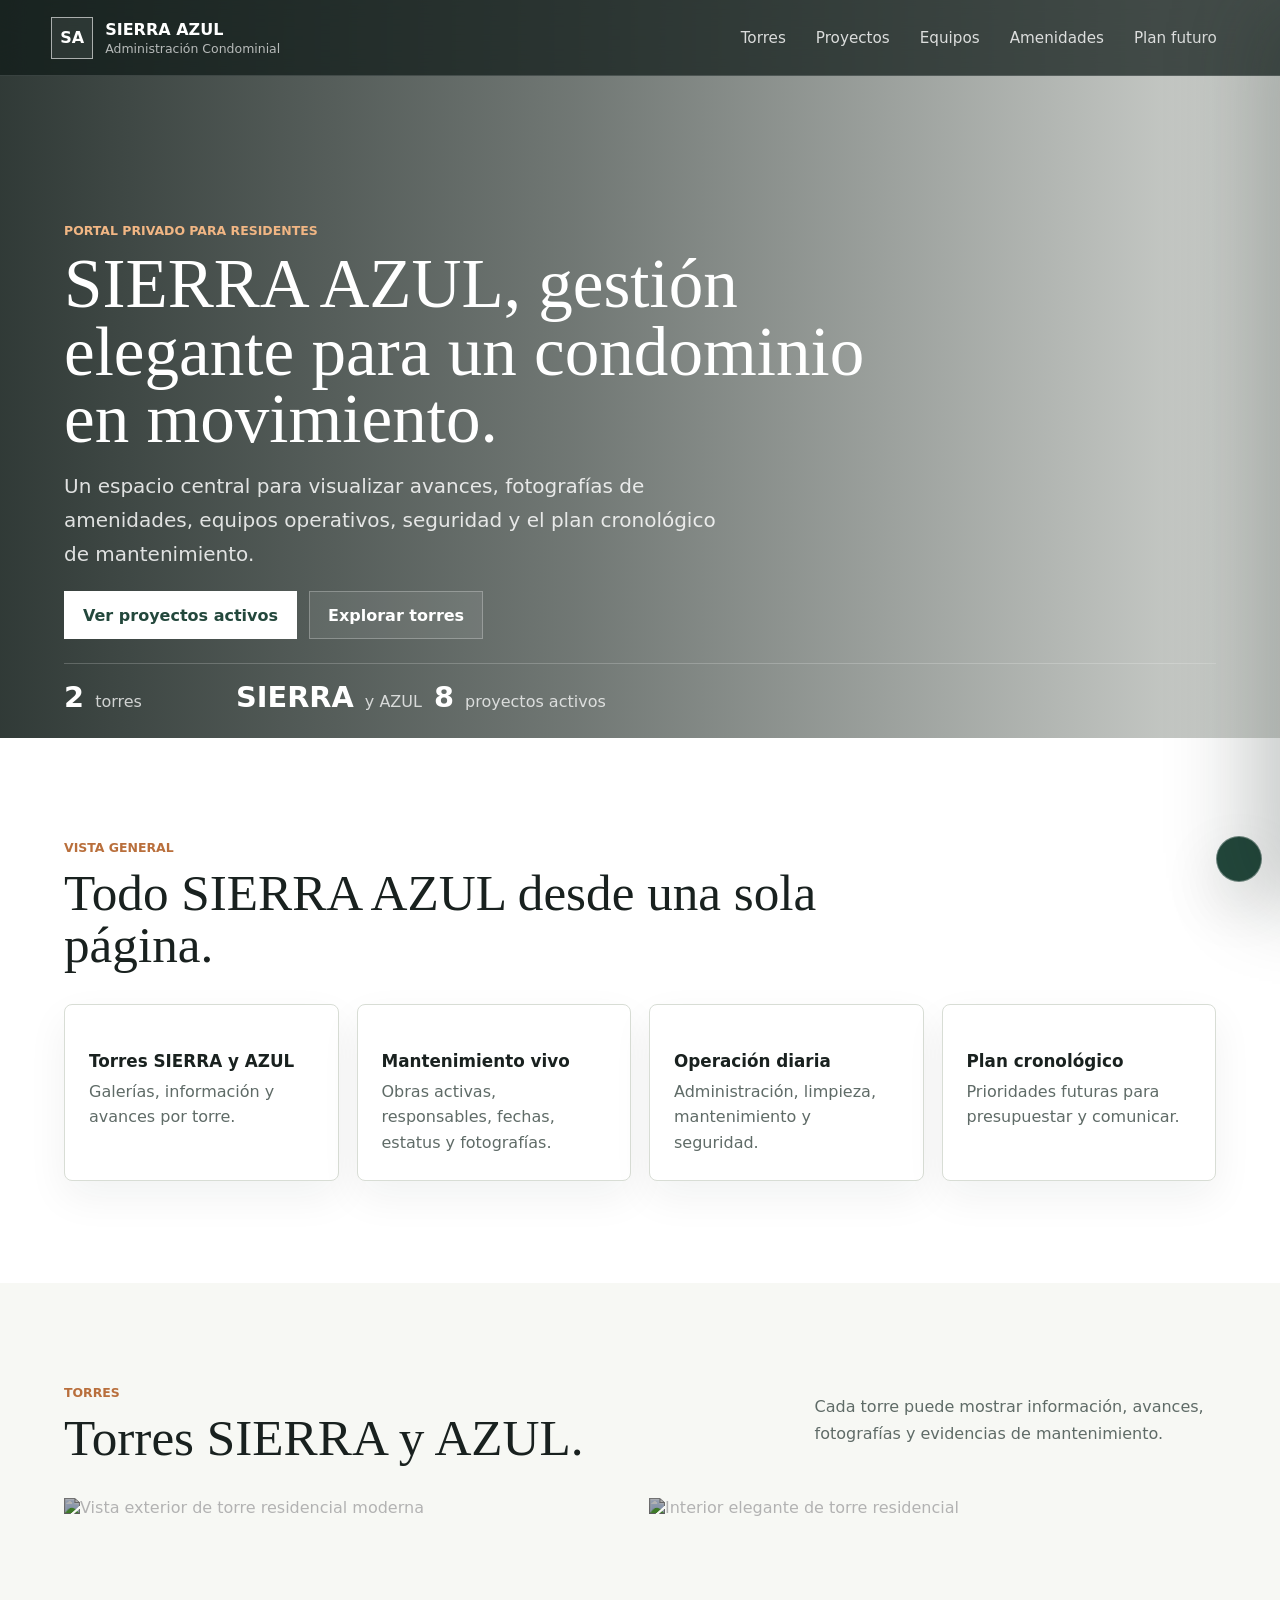
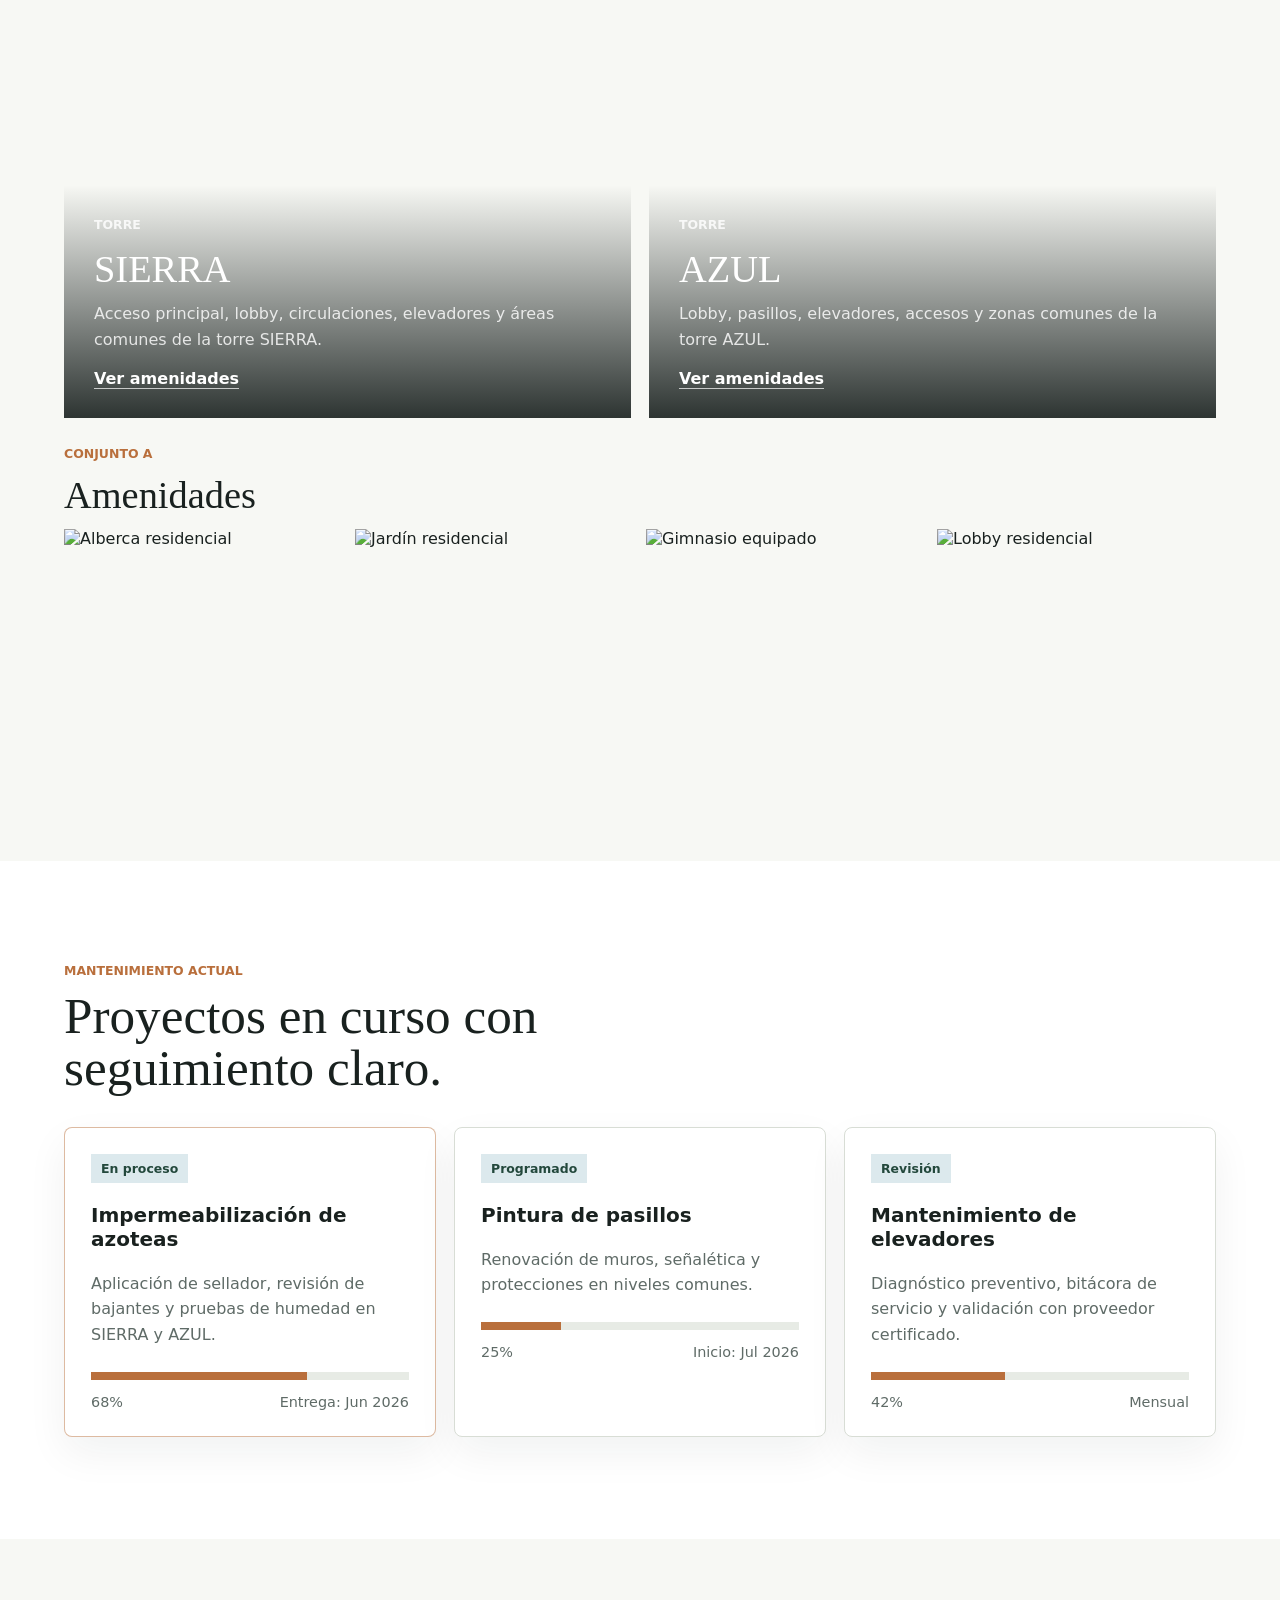
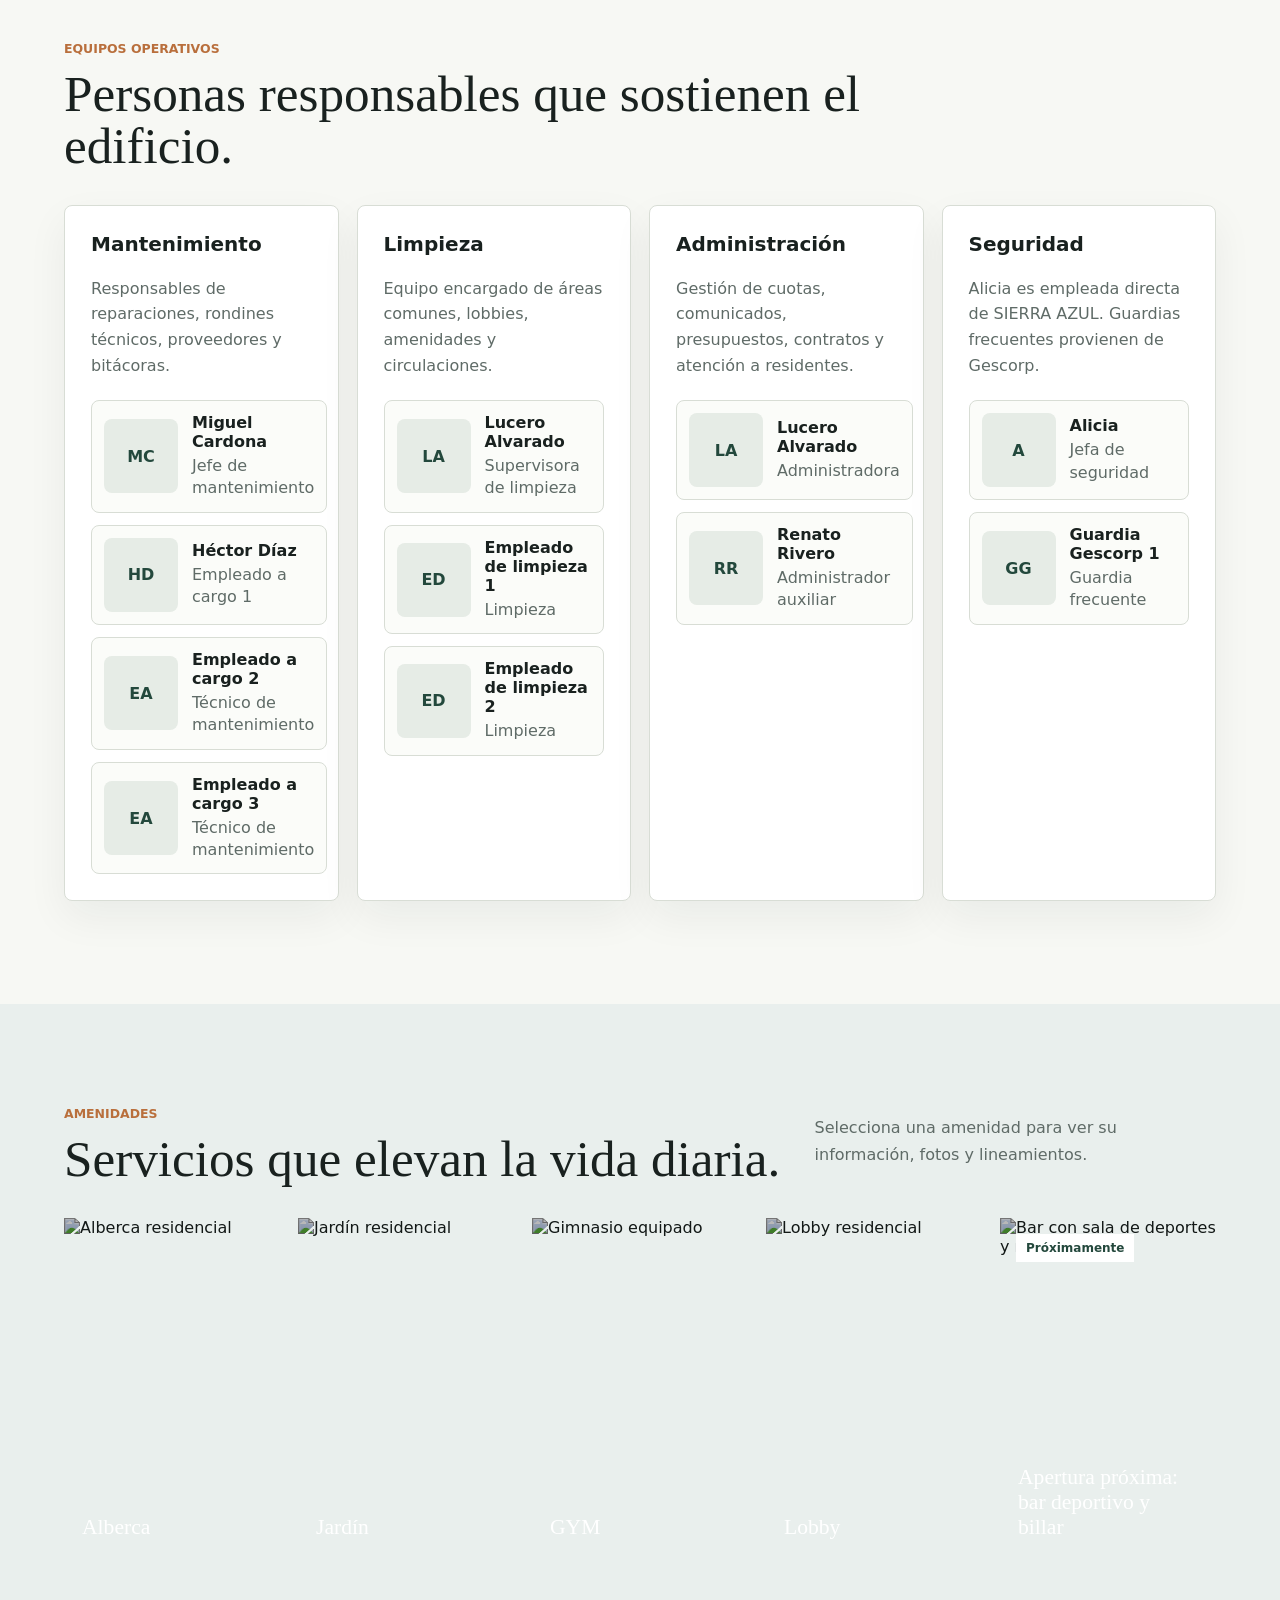
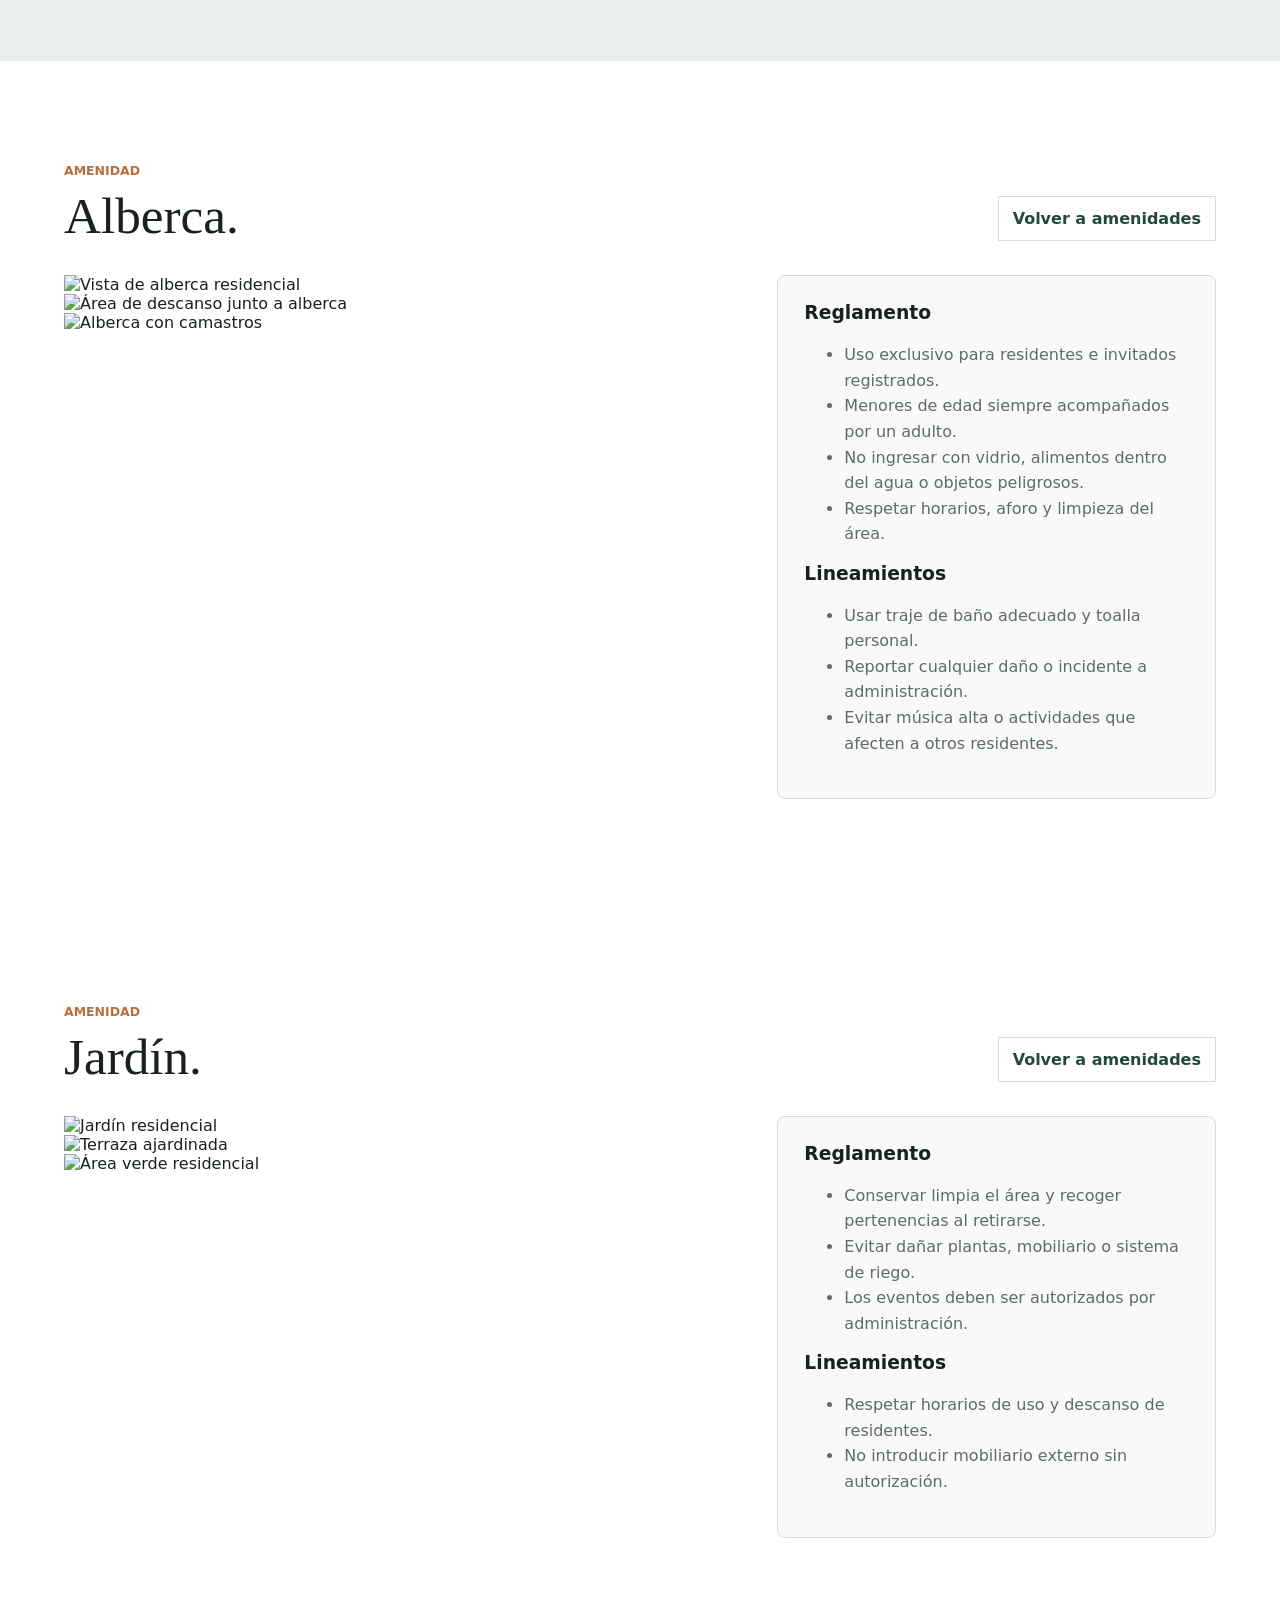
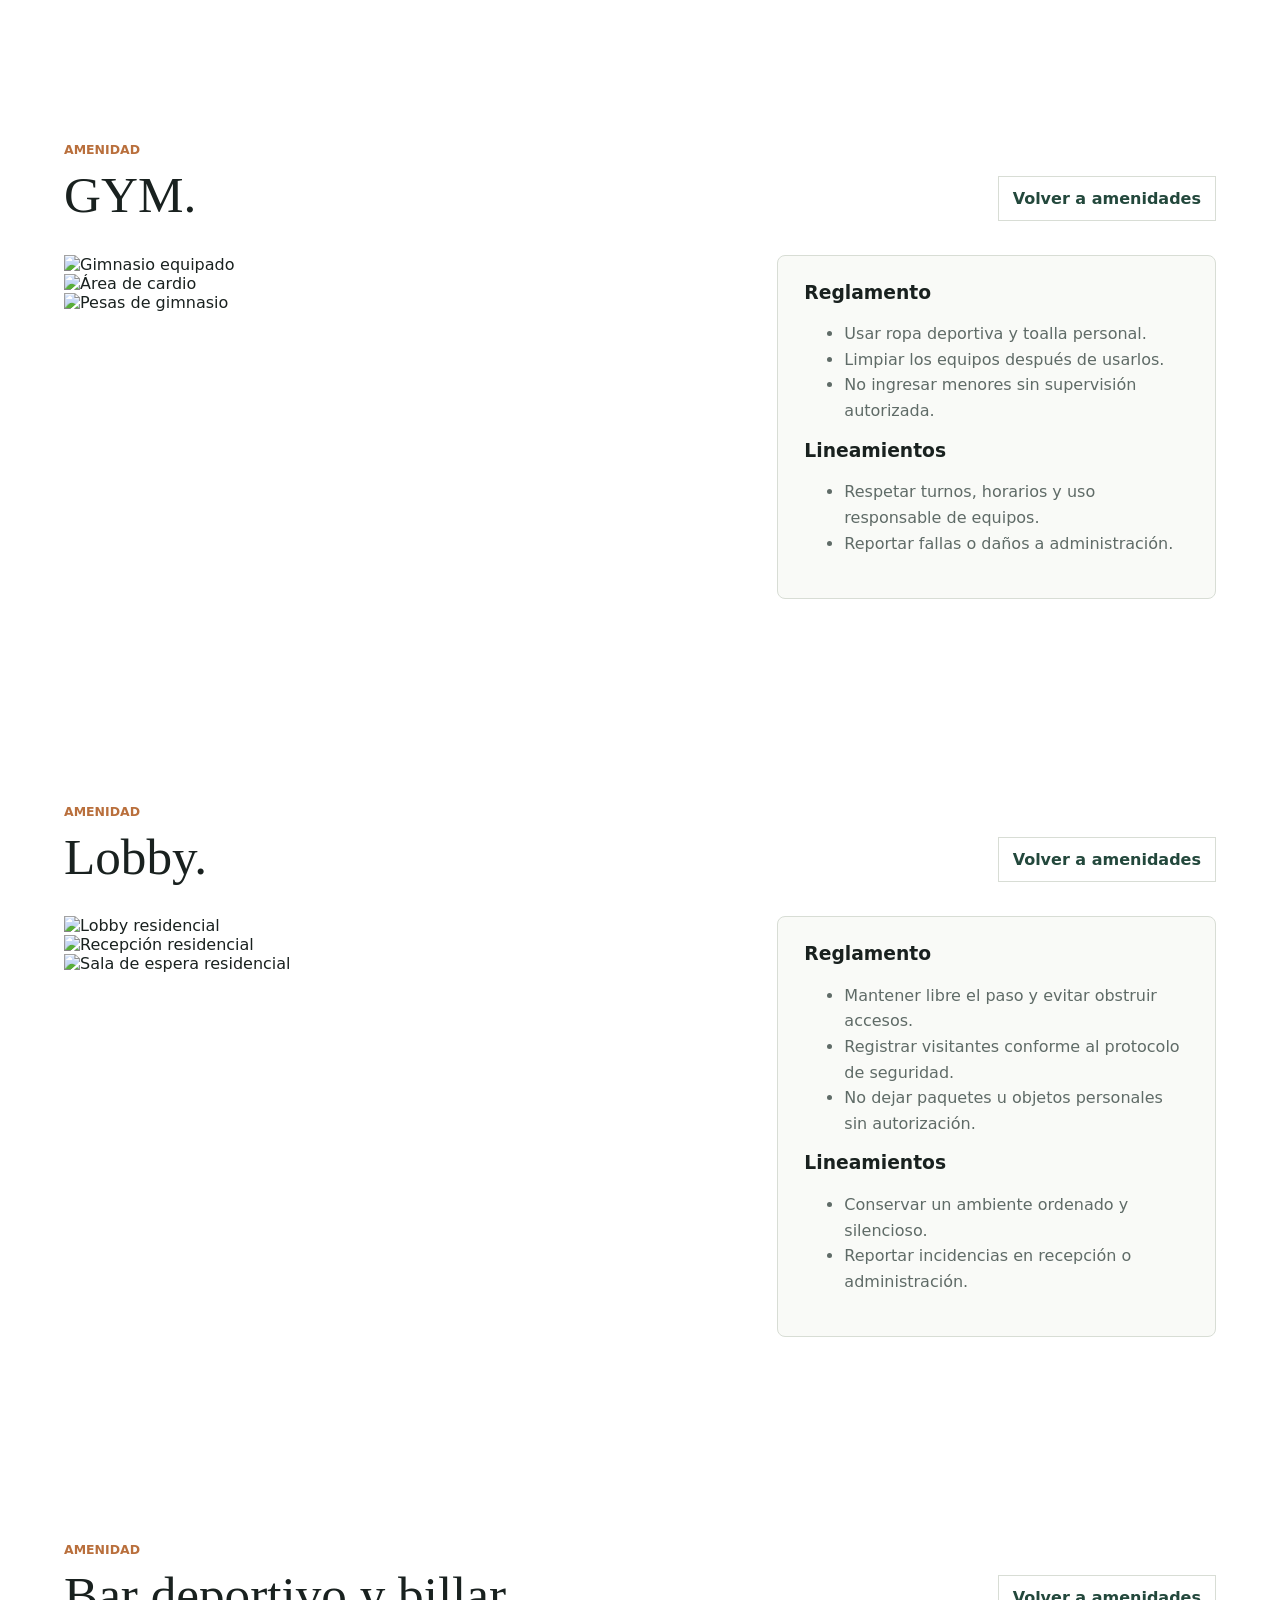
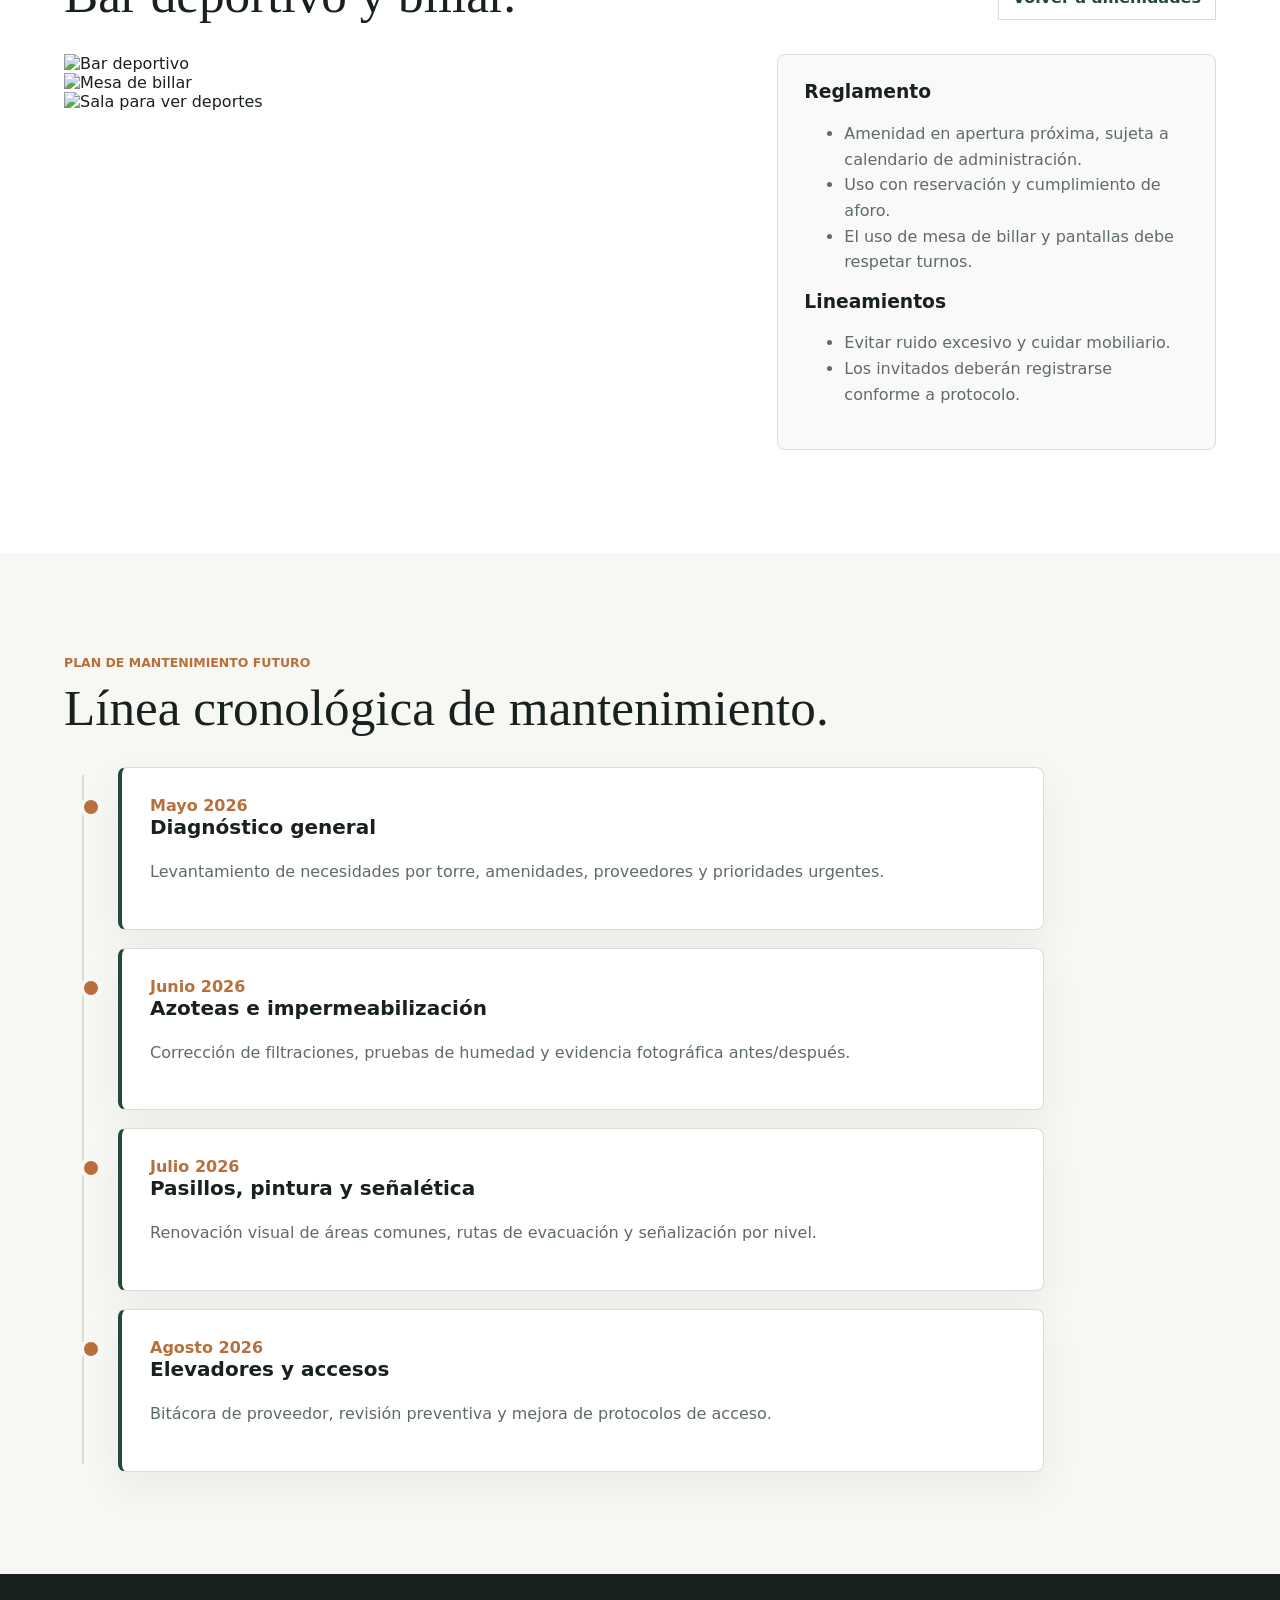
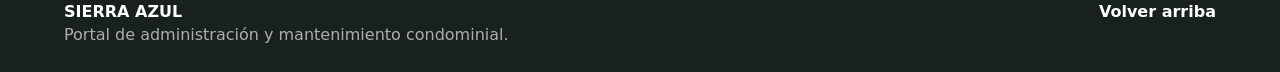
==== index.html @ a51bd605 "Add files via upload" ====
<!DOCTYPE html>
<html lang="es">
<head>
  <meta charset="UTF-8" />
  <meta name="viewport" content="width=device-width, initial-scale=1.0" />
  <title>SIERRA AZUL | Portal Residencial</title>
  <link rel="preconnect" href="https://images.unsplash.com" />
  <link rel="preconnect" href="https://unpkg.com" />
  <link rel="stylesheet" href="styles.css" />
</head>
<body>
  <button class="admin-launch" type="button" aria-label="Abrir administrador">
    <i data-lucide="lock-keyhole"></i>
  </button>

  <aside class="admin-panel" aria-hidden="true">
    <div class="admin-panel-head">
      <div>
        <p class="eyebrow">Administrador</p>
        <h2>Editar SIERRA AZUL</h2>
      </div>
      <button class="admin-close" type="button" aria-label="Cerrar administrador">
        <i data-lucide="x"></i>
      </button>
    </div>

    <form class="admin-login">
      <label>
        Contraseña
        <input type="password" name="password" autocomplete="current-password" placeholder="Palabra clave" />
      </label>
      <button type="submit">Entrar</button>
      <p class="admin-message" role="status"></p>
    </form>

    <div class="admin-tools" hidden>
      <p class="admin-note">Modo edición activo. Los residentes no ven botones para subir fotos ni mover avances.</p>
      <div class="admin-tool">
        <strong>Imagen de portada</strong>
        <label>Reemplazar portada <input type="file" accept="image/*" data-admin-bg=".site-header" /></label>
      </div>
      <div class="admin-tool-list"></div>
      <button class="admin-logout" type="button">Salir del administrador</button>
    </div>
  </aside>

  <header class="site-header" id="inicio">
    <nav class="topbar" aria-label="Navegación principal">
      <a class="brand" href="#inicio">
        <span class="brand-mark">SA</span>
        <span>
          <strong>SIERRA AZUL</strong>
          <small>Administración Condominial</small>
        </span>
      </a>
      <button class="menu-toggle" type="button" aria-label="Abrir menú" aria-expanded="false">
        <i data-lucide="menu"></i>
      </button>
      <div class="nav-links">
        <a href="#torres">Torres</a>
        <a href="#proyectos">Proyectos</a>
        <a href="#equipos">Equipos</a>
        <a href="#amenidades">Amenidades</a>
        <a href="#plan">Plan futuro</a>
      </div>
    </nav>

    <section class="hero">
      <div class="hero-content">
        <p class="eyebrow">Portal privado para residentes</p>
        <h1>SIERRA AZUL, gestión elegante para un condominio en movimiento.</h1>
        <p class="hero-copy">
          Un espacio central para visualizar avances, fotografías de amenidades,
          equipos operativos, seguridad y el plan cronológico de mantenimiento.
        </p>
        <div class="hero-actions">
          <a class="primary-action" href="#proyectos">Ver proyectos activos</a>
          <a class="secondary-action" href="#torres">Explorar torres</a>
        </div>
      </div>
      <div class="hero-status" aria-label="Resumen del condominio">
        <span><strong>2</strong> torres</span>
        <span><strong>SIERRA</strong> y AZUL</span>
        <span><strong>8</strong> proyectos activos</span>
      </div>
    </section>
  </header>

  <main>
    <section class="section intro-band">
      <div class="section-heading">
        <p class="eyebrow">Vista general</p>
        <h2>Todo SIERRA AZUL desde una sola página.</h2>
      </div>
      <div class="metric-grid">
        <article>
          <i data-lucide="building-2"></i>
          <strong>Torres SIERRA y AZUL</strong>
          <span>Galerías, información y avances por torre.</span>
        </article>
        <article>
          <i data-lucide="clipboard-check"></i>
          <strong>Mantenimiento vivo</strong>
          <span>Obras activas, responsables, fechas, estatus y fotografías.</span>
        </article>
        <article>
          <i data-lucide="shield-check"></i>
          <strong>Operación diaria</strong>
          <span>Administración, limpieza, mantenimiento y seguridad.</span>
        </article>
        <article>
          <i data-lucide="calendar-clock"></i>
          <strong>Plan cronológico</strong>
          <span>Prioridades futuras para presupuestar y comunicar.</span>
        </article>
      </div>
    </section>

    <section class="section" id="torres">
      <div class="section-heading split">
        <div>
          <p class="eyebrow">Torres</p>
          <h2>Torres SIERRA y AZUL.</h2>
        </div>
        <p>Cada torre puede mostrar información, avances, fotografías y evidencias de mantenimiento.</p>
      </div>

      <div class="tower-grid">
        <article class="tower-feature">
          <img data-edit-image="Torre SIERRA" src="https://images.unsplash.com/photo-1486406146926-c627a92ad1ab?auto=format&fit=crop&w=1200&q=80" alt="Vista exterior de torre residencial moderna" />
          <div>
            <p class="eyebrow">Torre</p>
            <h3>SIERRA</h3>
            <p>Acceso principal, lobby, circulaciones, elevadores y áreas comunes de la torre SIERRA.</p>
            <a href="#galeria-a">Ver amenidades</a>
          </div>
        </article>
        <article class="tower-feature">
          <img data-edit-image="Torre AZUL" src="https://images.unsplash.com/photo-1494526585095-c41746248156?auto=format&fit=crop&w=1200&q=80" alt="Interior elegante de torre residencial" />
          <div>
            <p class="eyebrow">Torre</p>
            <h3>AZUL</h3>
            <p>Lobby, pasillos, elevadores, accesos y zonas comunes de la torre AZUL.</p>
            <a href="#galeria-a">Ver amenidades</a>
          </div>
        </article>
      </div>

      <div class="gallery-heading" id="galeria-a">
        <p class="eyebrow">Conjunto A</p>
        <h3>Amenidades</h3>
      </div>
      <div class="gallery-strip" aria-label="Galería de amenidades del Conjunto A">
        <img data-edit-image="Galería Conjunto A - Alberca" src="https://images.unsplash.com/photo-1575429198097-0414ec08e8cd?auto=format&fit=crop&w=900&q=80" alt="Alberca residencial" />
        <img data-edit-image="Galería Conjunto A - Jardín" src="https://images.unsplash.com/photo-1591825729269-caeb344f6df2?auto=format&fit=crop&w=900&q=80" alt="Jardín residencial" />
        <img data-edit-image="Galería Conjunto A - GYM" src="https://images.unsplash.com/photo-1534438327276-14e5300c3a48?auto=format&fit=crop&w=900&q=80" alt="Gimnasio equipado" />
        <img data-edit-image="Galería Conjunto A - Lobby" src="https://images.unsplash.com/photo-1600607687939-ce8a6c25118c?auto=format&fit=crop&w=900&q=80" alt="Lobby residencial" />
      </div>
    </section>

    <section class="section project-section" id="proyectos">
      <div class="section-heading split">
        <div>
          <p class="eyebrow">Mantenimiento actual</p>
          <h2>Proyectos en curso con seguimiento claro.</h2>
        </div>
        <button class="icon-button" type="button" title="Agregar proyecto" data-admin-only>
          <i data-lucide="plus"></i>
        </button>
      </div>

      <div class="project-board">
        <article class="project-card active" data-project-id="azoteas">
          <span class="status project-status">En proceso</span>
          <h3>Impermeabilización de azoteas</h3>
          <p>Aplicación de sellador, revisión de bajantes y pruebas de humedad en SIERRA y AZUL.</p>
          <div class="progress"><span style="width: 68%"></span></div>
          <footer><span class="progress-value">68%</span><span>Entrega: Jun 2026</span></footer>
          <div class="admin-progress" data-admin-only></div>
          <div class="upload-pair">
            <label>Antes <input type="file" accept="image/*" multiple data-max-files="20" data-project-gallery="before" /></label>
            <label>Después <input type="file" accept="image/*" multiple data-max-files="20" data-project-gallery="after" /></label>
          </div>
          <div class="project-photo-preview" data-gallery-preview="before"></div>
          <div class="project-photo-preview" data-gallery-preview="after"></div>
        </article>
        <article class="project-card" data-project-id="pasillos">
          <span class="status project-status">Programado</span>
          <h3>Pintura de pasillos</h3>
          <p>Renovación de muros, señalética y protecciones en niveles comunes.</p>
          <div class="progress"><span style="width: 25%"></span></div>
          <footer><span class="progress-value">25%</span><span>Inicio: Jul 2026</span></footer>
          <div class="admin-progress" data-admin-only></div>
          <div class="upload-pair">
            <label>Antes <input type="file" accept="image/*" multiple data-max-files="20" data-project-gallery="before" /></label>
            <label>Después <input type="file" accept="image/*" multiple data-max-files="20" data-project-gallery="after" /></label>
          </div>
          <div class="project-photo-preview" data-gallery-preview="before"></div>
          <div class="project-photo-preview" data-gallery-preview="after"></div>
        </article>
        <article class="project-card" data-project-id="elevadores">
          <span class="status project-status">Revisión</span>
          <h3>Mantenimiento de elevadores</h3>
          <p>Diagnóstico preventivo, bitácora de servicio y validación con proveedor certificado.</p>
          <div class="progress"><span style="width: 42%"></span></div>
          <footer><span class="progress-value">42%</span><span>Mensual</span></footer>
          <div class="admin-progress" data-admin-only></div>
          <div class="upload-pair">
            <label>Antes <input type="file" accept="image/*" multiple data-max-files="20" data-project-gallery="before" /></label>
            <label>Después <input type="file" accept="image/*" multiple data-max-files="20" data-project-gallery="after" /></label>
          </div>
          <div class="project-photo-preview" data-gallery-preview="before"></div>
          <div class="project-photo-preview" data-gallery-preview="after"></div>
        </article>
      </div>
    </section>

    <section class="section" id="equipos">
      <div class="section-heading">
        <p class="eyebrow">Equipos operativos</p>
        <h2>Personas responsables que sostienen el edificio.</h2>
      </div>
      <div class="team-grid">
        <article data-team-id="mantenimiento">
          <i data-lucide="wrench"></i>
          <h3>Mantenimiento</h3>
          <p>Responsables de reparaciones, rondines técnicos, proveedores y bitácoras.</p>
          <div class="people-list" data-people-list="mantenimiento">
            <div class="person-card" data-person-id="mantenimiento-lead" data-default-name="Miguel Cardona" data-default-role="Jefe de mantenimiento">
              <div class="person-photo"></div>
              <div><strong class="person-name">Miguel Cardona</strong><span>Jefe de mantenimiento</span></div>
            </div>
            <div class="person-card" data-person-id="mantenimiento-1" data-default-name="Héctor Díaz" data-default-role="Empleado a cargo 1">
              <div class="person-photo"></div>
              <div><strong class="person-name">Héctor Díaz</strong><span>Empleado a cargo 1</span></div>
            </div>
            <div class="person-card" data-person-id="mantenimiento-2" data-default-name="Empleado a cargo 2" data-default-role="Técnico de mantenimiento">
              <div class="person-photo"></div>
              <div><strong class="person-name">Empleado a cargo 2</strong><span>Técnico de mantenimiento</span></div>
            </div>
            <div class="person-card" data-person-id="mantenimiento-3" data-default-name="Empleado a cargo 3" data-default-role="Técnico de mantenimiento">
              <div class="person-photo"></div>
              <div><strong class="person-name">Empleado a cargo 3</strong><span>Técnico de mantenimiento</span></div>
            </div>
          </div>
        </article>
        <article data-team-id="limpieza">
          <i data-lucide="sparkles"></i>
          <h3>Limpieza</h3>
          <p>Equipo encargado de áreas comunes, lobbies, amenidades y circulaciones.</p>
          <div class="people-list" data-people-list="limpieza">
            <div class="person-card" data-person-id="limpieza-lead" data-default-name="Lucero Alvarado" data-default-role="Supervisora de limpieza">
              <div class="person-photo"></div>
              <div><strong class="person-name">Lucero Alvarado</strong><span>Supervisora de limpieza</span></div>
            </div>
            <div class="person-card" data-person-id="limpieza-1" data-default-name="Empleado de limpieza 1" data-default-role="Limpieza">
              <div class="person-photo"></div>
              <div><strong class="person-name">Empleado de limpieza 1</strong><span>Limpieza</span></div>
            </div>
            <div class="person-card" data-person-id="limpieza-2" data-default-name="Empleado de limpieza 2" data-default-role="Limpieza">
              <div class="person-photo"></div>
              <div><strong class="person-name">Empleado de limpieza 2</strong><span>Limpieza</span></div>
            </div>
          </div>
        </article>
        <article data-team-id="administracion">
          <i data-lucide="briefcase-business"></i>
          <h3>Administración</h3>
          <p>Gestión de cuotas, comunicados, presupuestos, contratos y atención a residentes.</p>
          <div class="people-list" data-people-list="administracion">
            <div class="person-card" data-person-id="admin-lucero" data-default-name="Lucero Alvarado" data-default-role="Administradora">
              <div class="person-photo"></div>
              <div><strong class="person-name">Lucero Alvarado</strong><span>Administradora</span></div>
            </div>
            <div class="person-card" data-person-id="admin-renato" data-default-name="Renato Rivero" data-default-role="Administrador auxiliar">
              <div class="person-photo"></div>
              <div><strong class="person-name">Renato Rivero</strong><span>Administrador auxiliar</span></div>
            </div>
          </div>
        </article>
        <article data-team-id="seguridad">
          <i data-lucide="shield"></i>
          <h3>Seguridad</h3>
          <p>Alicia es empleada directa de SIERRA AZUL. Guardias frecuentes provienen de Gescorp.</p>
          <div class="people-list" data-people-list="seguridad">
            <div class="person-card" data-person-id="seguridad-alicia" data-default-name="Alicia" data-default-role="Jefa de seguridad">
              <div class="person-photo"></div>
              <div><strong class="person-name">Alicia</strong><span>Jefa de seguridad</span></div>
            </div>
            <div class="person-card" data-person-id="seguridad-1" data-default-name="Guardia Gescorp 1" data-default-role="Guardia frecuente">
              <div class="person-photo"></div>
              <div><strong class="person-name">Guardia Gescorp 1</strong><span>Guardia frecuente</span></div>
            </div>
          </div>
        </article>
      </div>
    </section>

    <section class="section amenity-section" id="amenidades">
      <div class="section-heading split">
        <div>
          <p class="eyebrow">Amenidades</p>
          <h2>Servicios que elevan la vida diaria.</h2>
        </div>
        <p>Selecciona una amenidad para ver su información, fotos y lineamientos.</p>
      </div>
      <div class="amenity-grid">
        <a class="amenity-card" href="#alberca">
          <img data-edit-image="Amenidad - Alberca" src="https://images.unsplash.com/photo-1575429198097-0414ec08e8cd?auto=format&fit=crop&w=900&q=80" alt="Alberca residencial" />
          <span>Alberca</span>
        </a>
        <a class="amenity-card" href="#jardin">
          <img data-edit-image="Amenidad - Jardín" src="https://images.unsplash.com/photo-1591825729269-caeb344f6df2?auto=format&fit=crop&w=900&q=80" alt="Jardín residencial" />
          <span>Jardín</span>
        </a>
        <a class="amenity-card" href="#gym">
          <img data-edit-image="Amenidad - GYM" src="https://images.unsplash.com/photo-1534438327276-14e5300c3a48?auto=format&fit=crop&w=900&q=80" alt="Gimnasio equipado" />
          <span>GYM</span>
        </a>
        <a class="amenity-card" href="#lobby">
          <img data-edit-image="Amenidad - Lobby" src="https://images.unsplash.com/photo-1600607687939-ce8a6c25118c?auto=format&fit=crop&w=900&q=80" alt="Lobby residencial" />
          <span>Lobby</span>
        </a>
        <a class="amenity-card coming-soon" href="#bar">
          <img data-edit-image="Amenidad - Bar deportivo y billar" src="https://images.unsplash.com/photo-1514933651103-005eec06c04b?auto=format&fit=crop&w=900&q=80" alt="Bar con sala de deportes y mesa de billar" />
          <span>Apertura próxima: bar deportivo y billar</span>
        </a>
      </div>
    </section>

    <section class="section amenity-detail" id="alberca" data-amenity-id="alberca" data-amenity-name="Alberca">
      <div class="section-heading split">
        <div>
          <p class="eyebrow">Amenidad</p>
          <h2>Alberca.</h2>
        </div>
        <a class="secondary-link" href="#amenidades">Volver a amenidades</a>
      </div>
      <div class="amenity-detail-grid">
        <div>
          <div class="amenity-gallery" data-amenity-gallery>
            <img data-edit-image="Alberca - Foto 1" src="https://images.unsplash.com/photo-1575429198097-0414ec08e8cd?auto=format&fit=crop&w=900&q=80" alt="Vista de alberca residencial" />
            <img data-edit-image="Alberca - Foto 2" src="https://images.unsplash.com/photo-1604014237800-1c9102c219da?auto=format&fit=crop&w=900&q=80" alt="Área de descanso junto a alberca" />
            <img data-edit-image="Alberca - Foto 3" src="https://images.unsplash.com/photo-1572331165267-854da2b10ccc?auto=format&fit=crop&w=900&q=80" alt="Alberca con camastros" />
          </div>
          <label class="profile-upload amenity-upload">Fotos de alberca <input type="file" accept="image/*" multiple data-max-files="12" data-amenity-upload /></label>
        </div>
        <div class="rules-panel">
          <h3>Reglamento</h3>
          <ul>
            <li>Uso exclusivo para residentes e invitados registrados.</li>
            <li>Menores de edad siempre acompañados por un adulto.</li>
            <li>No ingresar con vidrio, alimentos dentro del agua o objetos peligrosos.</li>
            <li>Respetar horarios, aforo y limpieza del área.</li>
          </ul>
          <h3>Lineamientos</h3>
          <ul>
            <li>Usar traje de baño adecuado y toalla personal.</li>
            <li>Reportar cualquier daño o incidente a administración.</li>
            <li>Evitar música alta o actividades que afecten a otros residentes.</li>
          </ul>
          <label class="profile-upload rules-editor">
            Editar reglamento y lineamientos
            <textarea data-amenity-rules-editor rows="8"></textarea>
          </label>
        </div>
      </div>
    </section>

    <section class="section amenity-detail" id="jardin" data-amenity-id="jardin" data-amenity-name="Jardín">
      <div class="section-heading split">
        <div><p class="eyebrow">Amenidad</p><h2>Jardín.</h2></div>
        <a class="secondary-link" href="#amenidades">Volver a amenidades</a>
      </div>
      <div class="amenity-detail-grid">
        <div>
          <div class="amenity-gallery" data-amenity-gallery>
            <img data-edit-image="Jardín - Foto 1" src="https://images.unsplash.com/photo-1591825729269-caeb344f6df2?auto=format&fit=crop&w=900&q=80" alt="Jardín residencial" />
            <img data-edit-image="Jardín - Foto 2" src="https://images.unsplash.com/photo-1600585154340-be6161a56a0c?auto=format&fit=crop&w=900&q=80" alt="Terraza ajardinada" />
            <img data-edit-image="Jardín - Foto 3" src="https://images.unsplash.com/photo-1600566753190-17f0baa2a6c3?auto=format&fit=crop&w=900&q=80" alt="Área verde residencial" />
          </div>
          <label class="profile-upload amenity-upload">Fotos de jardín <input type="file" accept="image/*" multiple data-max-files="12" data-amenity-upload /></label>
        </div>
        <div class="rules-panel">
          <h3>Reglamento</h3>
          <ul>
            <li>Conservar limpia el área y recoger pertenencias al retirarse.</li>
            <li>Evitar dañar plantas, mobiliario o sistema de riego.</li>
            <li>Los eventos deben ser autorizados por administración.</li>
          </ul>
          <h3>Lineamientos</h3>
          <ul>
            <li>Respetar horarios de uso y descanso de residentes.</li>
            <li>No introducir mobiliario externo sin autorización.</li>
          </ul>
          <label class="profile-upload rules-editor">Editar reglamento y lineamientos<textarea data-amenity-rules-editor rows="8"></textarea></label>
        </div>
      </div>
    </section>

    <section class="section amenity-detail" id="gym" data-amenity-id="gym" data-amenity-name="GYM">
      <div class="section-heading split">
        <div><p class="eyebrow">Amenidad</p><h2>GYM.</h2></div>
        <a class="secondary-link" href="#amenidades">Volver a amenidades</a>
      </div>
      <div class="amenity-detail-grid">
        <div>
          <div class="amenity-gallery" data-amenity-gallery>
            <img data-edit-image="GYM - Foto 1" src="https://images.unsplash.com/photo-1534438327276-14e5300c3a48?auto=format&fit=crop&w=900&q=80" alt="Gimnasio equipado" />
            <img data-edit-image="GYM - Foto 2" src="https://images.unsplash.com/photo-1571902943202-507ec2618e8f?auto=format&fit=crop&w=900&q=80" alt="Área de cardio" />
            <img data-edit-image="GYM - Foto 3" src="https://images.unsplash.com/photo-1517838277536-f5f99be501cd?auto=format&fit=crop&w=900&q=80" alt="Pesas de gimnasio" />
          </div>
          <label class="profile-upload amenity-upload">Fotos de GYM <input type="file" accept="image/*" multiple data-max-files="12" data-amenity-upload /></label>
        </div>
        <div class="rules-panel">
          <h3>Reglamento</h3>
          <ul>
            <li>Usar ropa deportiva y toalla personal.</li>
            <li>Limpiar los equipos después de usarlos.</li>
            <li>No ingresar menores sin supervisión autorizada.</li>
          </ul>
          <h3>Lineamientos</h3>
          <ul>
            <li>Respetar turnos, horarios y uso responsable de equipos.</li>
            <li>Reportar fallas o daños a administración.</li>
          </ul>
          <label class="profile-upload rules-editor">Editar reglamento y lineamientos<textarea data-amenity-rules-editor rows="8"></textarea></label>
        </div>
      </div>
    </section>

    <section class="section amenity-detail" id="lobby" data-amenity-id="lobby" data-amenity-name="Lobby">
      <div class="section-heading split">
        <div><p class="eyebrow">Amenidad</p><h2>Lobby.</h2></div>
        <a class="secondary-link" href="#amenidades">Volver a amenidades</a>
      </div>
      <div class="amenity-detail-grid">
        <div>
          <div class="amenity-gallery" data-amenity-gallery>
            <img data-edit-image="Lobby - Foto 1" src="https://images.unsplash.com/photo-1600607687939-ce8a6c25118c?auto=format&fit=crop&w=900&q=80" alt="Lobby residencial" />
            <img data-edit-image="Lobby - Foto 2" src="https://images.unsplash.com/photo-1600566752355-35792bedcfea?auto=format&fit=crop&w=900&q=80" alt="Recepción residencial" />
            <img data-edit-image="Lobby - Foto 3" src="https://images.unsplash.com/photo-1600607688969-a5bfcd646154?auto=format&fit=crop&w=900&q=80" alt="Sala de espera residencial" />
          </div>
          <label class="profile-upload amenity-upload">Fotos de lobby <input type="file" accept="image/*" multiple data-max-files="12" data-amenity-upload /></label>
        </div>
        <div class="rules-panel">
          <h3>Reglamento</h3>
          <ul>
            <li>Mantener libre el paso y evitar obstruir accesos.</li>
            <li>Registrar visitantes conforme al protocolo de seguridad.</li>
            <li>No dejar paquetes u objetos personales sin autorización.</li>
          </ul>
          <h3>Lineamientos</h3>
          <ul>
            <li>Conservar un ambiente ordenado y silencioso.</li>
            <li>Reportar incidencias en recepción o administración.</li>
          </ul>
          <label class="profile-upload rules-editor">Editar reglamento y lineamientos<textarea data-amenity-rules-editor rows="8"></textarea></label>
        </div>
      </div>
    </section>

    <section class="section amenity-detail" id="bar" data-amenity-id="bar" data-amenity-name="Bar deportivo y billar">
      <div class="section-heading split">
        <div><p class="eyebrow">Amenidad</p><h2>Bar deportivo y billar.</h2></div>
        <a class="secondary-link" href="#amenidades">Volver a amenidades</a>
      </div>
      <div class="amenity-detail-grid">
        <div>
          <div class="amenity-gallery" data-amenity-gallery>
            <img data-edit-image="Bar deportivo - Foto 1" src="https://images.unsplash.com/photo-1514933651103-005eec06c04b?auto=format&fit=crop&w=900&q=80" alt="Bar deportivo" />
            <img data-edit-image="Bar deportivo - Foto 2" src="https://images.unsplash.com/photo-1611195974226-a6a9be9dd763?auto=format&fit=crop&w=900&q=80" alt="Mesa de billar" />
            <img data-edit-image="Bar deportivo - Foto 3" src="https://images.unsplash.com/photo-1575444758702-4a6b9222336e?auto=format&fit=crop&w=900&q=80" alt="Sala para ver deportes" />
          </div>
          <label class="profile-upload amenity-upload">Fotos de bar deportivo <input type="file" accept="image/*" multiple data-max-files="12" data-amenity-upload /></label>
        </div>
        <div class="rules-panel">
          <h3>Reglamento</h3>
          <ul>
            <li>Amenidad en apertura próxima, sujeta a calendario de administración.</li>
            <li>Uso con reservación y cumplimiento de aforo.</li>
            <li>El uso de mesa de billar y pantallas debe respetar turnos.</li>
          </ul>
          <h3>Lineamientos</h3>
          <ul>
            <li>Evitar ruido excesivo y cuidar mobiliario.</li>
            <li>Los invitados deberán registrarse conforme a protocolo.</li>
          </ul>
          <label class="profile-upload rules-editor">Editar reglamento y lineamientos<textarea data-amenity-rules-editor rows="8"></textarea></label>
        </div>
      </div>
    </section>

    <section class="section" id="plan">
      <div class="section-heading">
        <p class="eyebrow">Plan de mantenimiento futuro</p>
        <h2>Línea cronológica de mantenimiento.</h2>
      </div>
      <div class="timeline">
        <article>
          <span>Mayo 2026</span>
          <h3>Diagnóstico general</h3>
          <p>Levantamiento de necesidades por torre, amenidades, proveedores y prioridades urgentes.</p>
        </article>
        <article>
          <span>Junio 2026</span>
          <h3>Azoteas e impermeabilización</h3>
          <p>Corrección de filtraciones, pruebas de humedad y evidencia fotográfica antes/después.</p>
        </article>
        <article>
          <span>Julio 2026</span>
          <h3>Pasillos, pintura y señalética</h3>
          <p>Renovación visual de áreas comunes, rutas de evacuación y señalización por nivel.</p>
        </article>
        <article>
          <span>Agosto 2026</span>
          <h3>Elevadores y accesos</h3>
          <p>Bitácora de proveedor, revisión preventiva y mejora de protocolos de acceso.</p>
        </article>
      </div>
    </section>
  </main>

  <footer class="footer">
    <div>
      <strong>SIERRA AZUL</strong>
      <span>Portal de administración y mantenimiento condominial.</span>
    </div>
    <a href="#inicio">Volver arriba</a>
  </footer>

  <script src="https://unpkg.com/lucide@latest/dist/umd/lucide.min.js"></script>
  <script src="https://cdn.jsdelivr.net/npm/@supabase/supabase-js@2"></script>
  <script src="config.js"></script>
  <script src="cloud-sync.js"></script>
  <script src="script.js"></script>
</body>
</html>
---- styles.css ----
:root {
  --ink: #19211f;
  --muted: #5f6b67;
  --paper: #f7f8f4;
  --surface: #ffffff;
  --line: #d8ddd5;
  --green: #23483c;
  --sage: #7d9385;
  --copper: #b96f3c;
  --sky: #dce9ed;
  --shadow: 0 22px 60px rgba(18, 28, 24, 0.14);
}

* {
  box-sizing: border-box;
}

[hidden] {
  display: none !important;
}

html {
  scroll-behavior: smooth;
}

body {
  margin: 0;
  color: var(--ink);
  background: var(--paper);
  font-family: Inter, ui-sans-serif, system-ui, -apple-system, BlinkMacSystemFont, "Segoe UI", sans-serif;
}

body.panel-open {
  overflow: hidden;
}

img {
  display: block;
  width: 100%;
  object-fit: cover;
}

a {
  color: inherit;
  text-decoration: none;
}

.site-header {
  min-height: 82vh;
  background:
    linear-gradient(90deg, rgba(16, 27, 24, 0.86), rgba(16, 27, 24, 0.58) 45%, rgba(16, 27, 24, 0.16)),
    var(--hero-image, url("https://images.unsplash.com/photo-1518005020951-eccb494ad742?auto=format&fit=crop&w=1800&q=85")) center/cover;
  color: #fff;
  position: relative;
}

.admin-launch {
  position: fixed;
  right: 18px;
  bottom: 18px;
  z-index: 60;
  display: grid;
  place-items: center;
  width: 46px;
  height: 46px;
  color: #fff;
  background: var(--green);
  border: 1px solid rgba(255, 255, 255, 0.35);
  border-radius: 999px;
  box-shadow: var(--shadow);
  cursor: pointer;
}

.admin-panel {
  position: fixed;
  inset: 0 0 0 auto;
  z-index: 80;
  width: min(440px, 100%);
  padding: 24px;
  overflow-y: auto;
  background: var(--surface);
  box-shadow: -30px 0 80px rgba(18, 28, 24, 0.24);
  transform: translateX(100%);
  transition: transform 240ms ease;
}

.admin-panel.open {
  transform: translateX(0);
}

.admin-panel-head {
  display: flex;
  justify-content: space-between;
  gap: 16px;
  align-items: flex-start;
  margin-bottom: 24px;
}

.admin-panel-head h2 {
  margin: 0;
  font-family: Georgia, "Times New Roman", serif;
  font-size: 2rem;
  font-weight: 500;
}

.admin-close {
  display: grid;
  place-items: center;
  width: 40px;
  height: 40px;
  border: 1px solid var(--line);
  background: #fff;
  color: var(--ink);
  cursor: pointer;
}

.admin-login,
.admin-tool,
.admin-tool-list,
.admin-tools {
  display: grid;
  gap: 14px;
}

.admin-login label,
.admin-tool label,
.person-admin label {
  display: grid;
  gap: 8px;
  color: var(--green);
  font-size: 0.9rem;
  font-weight: 800;
}

.admin-login input,
.admin-tool input,
.admin-slider input,
.person-admin input,
.rules-editor textarea {
  width: 100%;
}

.admin-login input {
  min-height: 44px;
  padding: 0 12px;
  border: 1px solid var(--line);
}

.admin-login button,
.admin-logout,
.admin-inline-button {
  min-height: 44px;
  border: 0;
  background: var(--green);
  color: #fff;
  font-weight: 800;
  cursor: pointer;
}

.admin-message,
.admin-note {
  margin: 0;
  color: var(--muted);
  line-height: 1.5;
}

.admin-tool {
  padding: 16px;
  border: 1px solid var(--line);
  border-radius: 8px;
  background: #f9faf7;
}

.admin-tool strong {
  color: var(--ink);
}

.admin-group {
  display: grid;
  gap: 12px;
  padding-top: 18px;
  border-top: 1px solid var(--line);
}

.admin-group h3 {
  margin: 0;
  color: var(--green);
  font-size: 1rem;
}

.admin-tool textarea,
.rules-editor textarea {
  min-height: 130px;
  resize: vertical;
  padding: 10px;
  border: 1px solid var(--line);
  font: inherit;
}

.admin-slider {
  display: grid;
  gap: 8px;
  margin-top: 18px;
  padding: 14px;
  border: 1px solid var(--line);
  border-radius: 8px;
  background: #f9faf7;
}

[data-admin-only],
.upload-pair,
.profile-upload {
  display: none;
}

body.admin-mode [data-admin-only],
body.admin-mode .upload-pair,
body.admin-mode .profile-upload {
  display: grid;
}

.project-card .admin-progress,
.project-card .upload-pair {
  display: none !important;
}

.topbar {
  position: sticky;
  top: 0;
  z-index: 20;
  min-height: 76px;
  display: flex;
  align-items: center;
  justify-content: space-between;
  gap: 24px;
  padding: 16px clamp(20px, 4vw, 64px);
  background: rgba(16, 27, 24, 0.72);
  backdrop-filter: blur(18px);
  border-bottom: 1px solid rgba(255, 255, 255, 0.14);
}

.brand {
  display: inline-flex;
  align-items: center;
  gap: 12px;
  min-width: 220px;
}

.brand-mark {
  display: grid;
  place-items: center;
  width: 42px;
  height: 42px;
  border: 1px solid rgba(255, 255, 255, 0.6);
  background: rgba(255, 255, 255, 0.08);
  font-weight: 800;
}

.brand strong,
.brand small {
  display: block;
}

.brand small {
  color: rgba(255, 255, 255, 0.68);
  margin-top: 2px;
  font-size: 0.78rem;
}

.nav-links {
  display: flex;
  align-items: center;
  gap: 6px;
}

.nav-links a {
  padding: 10px 12px;
  color: rgba(255, 255, 255, 0.82);
  font-size: 0.95rem;
}

.nav-links a:hover {
  color: #fff;
}

.menu-toggle {
  display: none;
  width: 42px;
  height: 42px;
  border: 1px solid rgba(255, 255, 255, 0.28);
  background: rgba(255, 255, 255, 0.08);
  color: #fff;
}

.hero {
  min-height: calc(82vh - 76px);
  display: grid;
  align-content: end;
  gap: 24px;
  padding: clamp(44px, 8vw, 96px) clamp(20px, 5vw, 72px) 24px;
}

.hero-content {
  max-width: 900px;
}

.eyebrow {
  margin: 0 0 12px;
  color: var(--copper);
  font-size: 0.78rem;
  font-weight: 800;
  letter-spacing: 0;
  text-transform: uppercase;
}

.hero .eyebrow {
  color: #f1b684;
}

h1,
h2,
h3,
p {
  margin-top: 0;
}

h1 {
  max-width: 880px;
  margin-bottom: 16px;
  font-family: Georgia, "Times New Roman", serif;
  font-size: clamp(2.6rem, 5.4vw, 5rem);
  line-height: 0.98;
  font-weight: 500;
  letter-spacing: 0;
}

.hero-copy {
  max-width: 680px;
  color: rgba(255, 255, 255, 0.84);
  font-size: clamp(1rem, 2vw, 1.25rem);
  line-height: 1.7;
}

.hero-actions,
.hero-status {
  display: flex;
  flex-wrap: wrap;
  gap: 12px;
}

.primary-action,
.secondary-action {
  min-height: 48px;
  display: inline-flex;
  align-items: center;
  justify-content: center;
  padding: 0 18px;
  border: 1px solid rgba(255, 255, 255, 0.26);
  font-weight: 800;
}

.primary-action {
  background: #fff;
  color: var(--green);
}

.secondary-action {
  color: #fff;
  background: rgba(255, 255, 255, 0.08);
}

.hero-status {
  align-items: center;
  padding-top: 16px;
  border-top: 1px solid rgba(255, 255, 255, 0.2);
}

.hero-status span {
  min-width: 160px;
  color: rgba(255, 255, 255, 0.76);
}

.hero-status strong {
  color: #fff;
  font-size: 1.8rem;
  margin-right: 6px;
}

.section {
  padding: clamp(56px, 8vw, 110px) clamp(20px, 5vw, 72px);
}

.intro-band,
.project-section {
  background: var(--surface);
}

.section-heading {
  max-width: 820px;
  margin-bottom: 34px;
}

.section-heading.split {
  max-width: none;
  display: grid;
  grid-template-columns: minmax(0, 0.9fr) minmax(260px, 0.5fr);
  align-items: end;
  gap: 28px;
}

.section-heading h2 {
  margin-bottom: 0;
  font-family: Georgia, "Times New Roman", serif;
  font-size: clamp(2rem, 4vw, 4rem);
  line-height: 1;
  font-weight: 500;
  letter-spacing: 0;
}

.section-heading p:not(.eyebrow) {
  color: var(--muted);
  line-height: 1.7;
}

.metric-grid,
.team-grid,
.amenity-grid,
.project-board,
.tower-grid {
  display: grid;
  gap: 18px;
}

.metric-grid {
  grid-template-columns: repeat(4, minmax(0, 1fr));
}

.metric-grid article,
.team-grid article,
.project-card,
.timeline article {
  background: var(--surface);
  border: 1px solid var(--line);
  border-radius: 8px;
  box-shadow: 0 16px 42px rgba(24, 33, 31, 0.06);
}

.metric-grid article {
  min-height: 170px;
  padding: 24px;
}

.metric-grid svg,
.team-grid svg {
  width: 28px;
  height: 28px;
  color: var(--copper);
}

.metric-grid strong {
  display: block;
  margin: 22px 0 8px;
  font-size: 1.05rem;
}

.metric-grid span,
.team-grid p,
.team-grid li,
.project-card p,
.timeline p {
  color: var(--muted);
  line-height: 1.6;
}

.tower-grid {
  grid-template-columns: repeat(2, minmax(0, 1fr));
}

.tower-feature {
  min-height: 520px;
  position: relative;
  overflow: hidden;
  color: #fff;
}

.tower-feature img {
  height: 100%;
  min-height: 520px;
  filter: brightness(0.7);
  transition: transform 700ms ease;
}

.tower-feature:hover img {
  transform: scale(1.04);
}

.tower-feature div {
  position: absolute;
  inset: auto 0 0;
  padding: 30px;
  background: linear-gradient(0deg, rgba(12, 20, 18, 0.86), transparent);
}

.tower-feature h3 {
  margin-bottom: 10px;
  font-size: clamp(1.7rem, 3vw, 2.6rem);
  font-family: Georgia, "Times New Roman", serif;
  font-weight: 500;
}

.tower-feature p {
  max-width: 520px;
  color: rgba(255, 255, 255, 0.82);
  line-height: 1.6;
}

.tower-feature a {
  color: #fff;
  font-weight: 800;
  border-bottom: 1px solid rgba(255, 255, 255, 0.7);
}

.gallery-strip {
  display: grid;
  grid-template-columns: repeat(4, minmax(0, 1fr));
  gap: 12px;
  margin-top: 12px;
}

.gallery-heading {
  margin-top: 28px;
}

.gallery-heading h3 {
  margin: 0;
  font-family: Georgia, "Times New Roman", serif;
  font-size: clamp(1.8rem, 3vw, 2.8rem);
  font-weight: 500;
}

.gallery-strip img {
  height: 230px;
}

.project-board {
  grid-template-columns: repeat(3, minmax(0, 1fr));
}

.project-card {
  padding: 26px;
}

.project-card.active {
  border-color: rgba(185, 111, 60, 0.48);
}

.status {
  display: inline-flex;
  margin-bottom: 20px;
  padding: 7px 10px;
  background: var(--sky);
  color: var(--green);
  font-size: 0.78rem;
  font-weight: 800;
}

.status.complete {
  background: #d7eadc;
  color: #1f6336;
}

.project-card h3,
.team-grid h3,
.timeline h3 {
  font-size: 1.25rem;
}

.progress {
  height: 8px;
  margin: 24px 0 14px;
  background: #e7ebe5;
  overflow: hidden;
}

.progress span {
  display: block;
  height: 100%;
  background: var(--copper);
}

.project-card footer {
  display: flex;
  justify-content: space-between;
  gap: 12px;
  color: var(--muted);
  font-size: 0.9rem;
}

.upload-pair {
  display: grid;
  grid-template-columns: repeat(2, minmax(0, 1fr));
  gap: 10px;
  margin-top: 20px;
}

.upload-pair label,
.profile-upload {
  display: grid;
  gap: 8px;
  padding: 12px;
  color: var(--green);
  background: #f2f5f0;
  border: 1px dashed var(--sage);
  border-radius: 8px;
  font-size: 0.84rem;
  font-weight: 800;
}

.upload-pair input,
.profile-upload input {
  width: 100%;
  color: var(--muted);
  font-size: 0.78rem;
  font-weight: 500;
}

.file-note {
  color: var(--muted);
  font-size: 0.76rem;
  font-weight: 700;
}

.project-photo-preview,
.team-photo-preview {
  display: grid;
  grid-template-columns: repeat(auto-fill, minmax(74px, 1fr));
  gap: 8px;
  margin-top: 12px;
}

.project-photo-preview:empty,
.team-photo-preview:empty {
  display: none;
}

.project-photo-preview::before {
  grid-column: 1 / -1;
  color: var(--muted);
  font-size: 0.78rem;
  font-weight: 800;
}

.project-photo-preview[data-gallery-preview="before"]::before {
  content: "Antes";
}

.project-photo-preview[data-gallery-preview="after"]::before {
  content: "Después";
}

.project-photo-preview img,
.team-photo-preview img {
  width: 100%;
  aspect-ratio: 1;
  border-radius: 8px;
  object-fit: cover;
  border: 1px solid var(--line);
}

.icon-button {
  justify-self: end;
  width: 46px;
  height: 46px;
  border: 1px solid var(--line);
  background: var(--green);
  color: #fff;
  cursor: pointer;
}

.team-grid {
  grid-template-columns: repeat(4, minmax(0, 1fr));
}

.team-grid article {
  padding: 26px;
}

.team-grid ul {
  margin: 20px 0 0;
  padding-left: 18px;
}

.profile-upload {
  margin-top: 18px;
}

.people-list {
  display: grid;
  gap: 12px;
  margin-top: 22px;
}

.person-card {
  display: grid;
  grid-template-columns: 74px 1fr;
  gap: 14px;
  align-items: center;
  padding: 12px;
  border: 1px solid var(--line);
  border-radius: 8px;
  background: #fbfcf9;
}

.person-photo {
  width: 74px;
  height: 74px;
  display: grid;
  place-items: center;
  overflow: hidden;
  border-radius: 8px;
  background: #e6ece6;
  color: var(--green);
  font-weight: 900;
}

.person-photo::before {
  content: attr(data-initials);
}

.person-photo.has-image::before {
  display: none;
}

.person-photo img {
  width: 100%;
  height: 100%;
  object-fit: cover;
}

.person-card strong,
.person-card span {
  display: block;
}

.person-card span {
  margin-top: 4px;
  color: var(--muted);
  line-height: 1.4;
}

.person-admin {
  display: none;
  grid-column: 1 / -1;
  gap: 10px;
  padding-top: 10px;
  border-top: 1px solid var(--line);
}

body.admin-mode .person-admin {
  display: grid;
}

.amenity-section {
  background: #e9efed;
}

.amenity-grid {
  grid-template-columns: repeat(5, minmax(0, 1fr));
}

.amenity-grid article,
.amenity-card {
  position: relative;
  min-height: 340px;
  overflow: hidden;
}

.amenity-grid img {
  height: 340px;
  filter: brightness(0.72);
  transition: transform 700ms ease;
}

.amenity-grid article:hover img,
.amenity-card:hover img {
  transform: scale(1.05);
}

.amenity-grid span {
  position: absolute;
  left: 18px;
  bottom: 18px;
  max-width: calc(100% - 36px);
  color: #fff;
  font-size: 1.35rem;
  font-family: Georgia, "Times New Roman", serif;
}

.amenity-card {
  color: inherit;
}

.amenity-grid .coming-soon::after {
  content: "Próximamente";
  position: absolute;
  top: 16px;
  left: 16px;
  padding: 7px 10px;
  background: #fff;
  color: var(--green);
  font-size: 0.75rem;
  font-weight: 800;
}

.amenity-detail {
  background: var(--surface);
}

.amenity-detail-grid {
  display: grid;
  grid-template-columns: minmax(0, 1.1fr) minmax(280px, 0.7fr);
  gap: 24px;
  align-items: start;
}

.pool-gallery {
  display: grid;
  grid-template-columns: repeat(3, minmax(0, 1fr));
  gap: 12px;
}

.pool-gallery img {
  height: 250px;
  border-radius: 8px;
}

.rules-panel {
  padding: 26px;
  border: 1px solid var(--line);
  border-radius: 8px;
  background: #f9faf7;
}

.rules-panel h3 {
  margin-top: 0;
}

.rules-panel li {
  color: var(--muted);
  line-height: 1.6;
}

.secondary-link {
  justify-self: end;
  padding: 12px 14px;
  border: 1px solid var(--line);
  color: var(--green);
  font-weight: 800;
}

.timeline {
  display: grid;
  gap: 0;
  max-width: 980px;
  position: relative;
}

.timeline::before {
  content: "";
  position: absolute;
  left: 18px;
  top: 8px;
  bottom: 8px;
  width: 2px;
  background: var(--line);
}

.timeline article {
  position: relative;
  padding: 28px;
  margin-left: 54px;
  border-left: 4px solid var(--green);
}

.timeline article + article {
  margin-top: 18px;
}

.timeline article::before {
  content: "";
  position: absolute;
  left: -42px;
  top: 28px;
  width: 14px;
  height: 14px;
  background: var(--copper);
  border: 4px solid var(--paper);
  border-radius: 50%;
}

.timeline span {
  color: var(--copper);
  font-weight: 800;
}

.footer {
  display: flex;
  justify-content: space-between;
  gap: 20px;
  padding: 28px clamp(20px, 5vw, 72px);
  color: #fff;
  background: var(--ink);
}

.footer strong,
.footer span {
  display: block;
}

.footer span {
  margin-top: 4px;
  color: rgba(255, 255, 255, 0.64);
}

.footer a {
  font-weight: 800;
}

@media (max-width: 980px) {
  .menu-toggle {
    display: grid;
    place-items: center;
  }

  .nav-links {
    position: absolute;
    inset: 76px 16px auto;
    display: none;
    flex-direction: column;
    align-items: stretch;
    padding: 12px;
    background: rgba(16, 27, 24, 0.96);
    border: 1px solid rgba(255, 255, 255, 0.16);
  }

  .nav-links.open {
    display: flex;
  }

  .nav-links a {
    padding: 14px;
  }

  .section-heading.split,
  .tower-grid,
  .project-board,
  .team-grid,
  .amenity-detail-grid,
  .upload-pair {
    grid-template-columns: 1fr;
  }

  .metric-grid,
  .amenity-grid {
    grid-template-columns: repeat(2, minmax(0, 1fr));
  }
}

@media (max-width: 620px) {
  .brand {
    min-width: 0;
  }

  .brand small {
    display: none;
  }

  .site-header {
    min-height: 88vh;
  }

  .hero {
    min-height: calc(88vh - 76px);
  }

  .hero-actions a {
    width: 100%;
  }

  .hero-status span {
    min-width: 130px;
  }

  .metric-grid,
  .amenity-grid,
  .gallery-strip,
  .pool-gallery,
  .upload-pair {
    grid-template-columns: 1fr;
  }

  .gallery-strip img,
  .amenity-grid img {
    height: 260px;
  }

  .tower-feature,
  .tower-feature img {
    min-height: 420px;
  }

  .footer {
    display: block;
  }

  .footer a {
    display: inline-block;
    margin-top: 18px;
  }
}

body:not(.admin-mode) [data-admin-only],
body:not(.admin-mode) .upload-pair,
body:not(.admin-mode) .profile-upload {
  display: none;
}

body.admin-mode .upload-pair {
  display: grid;
}

body.admin-mode .profile-upload {
  display: grid;
}
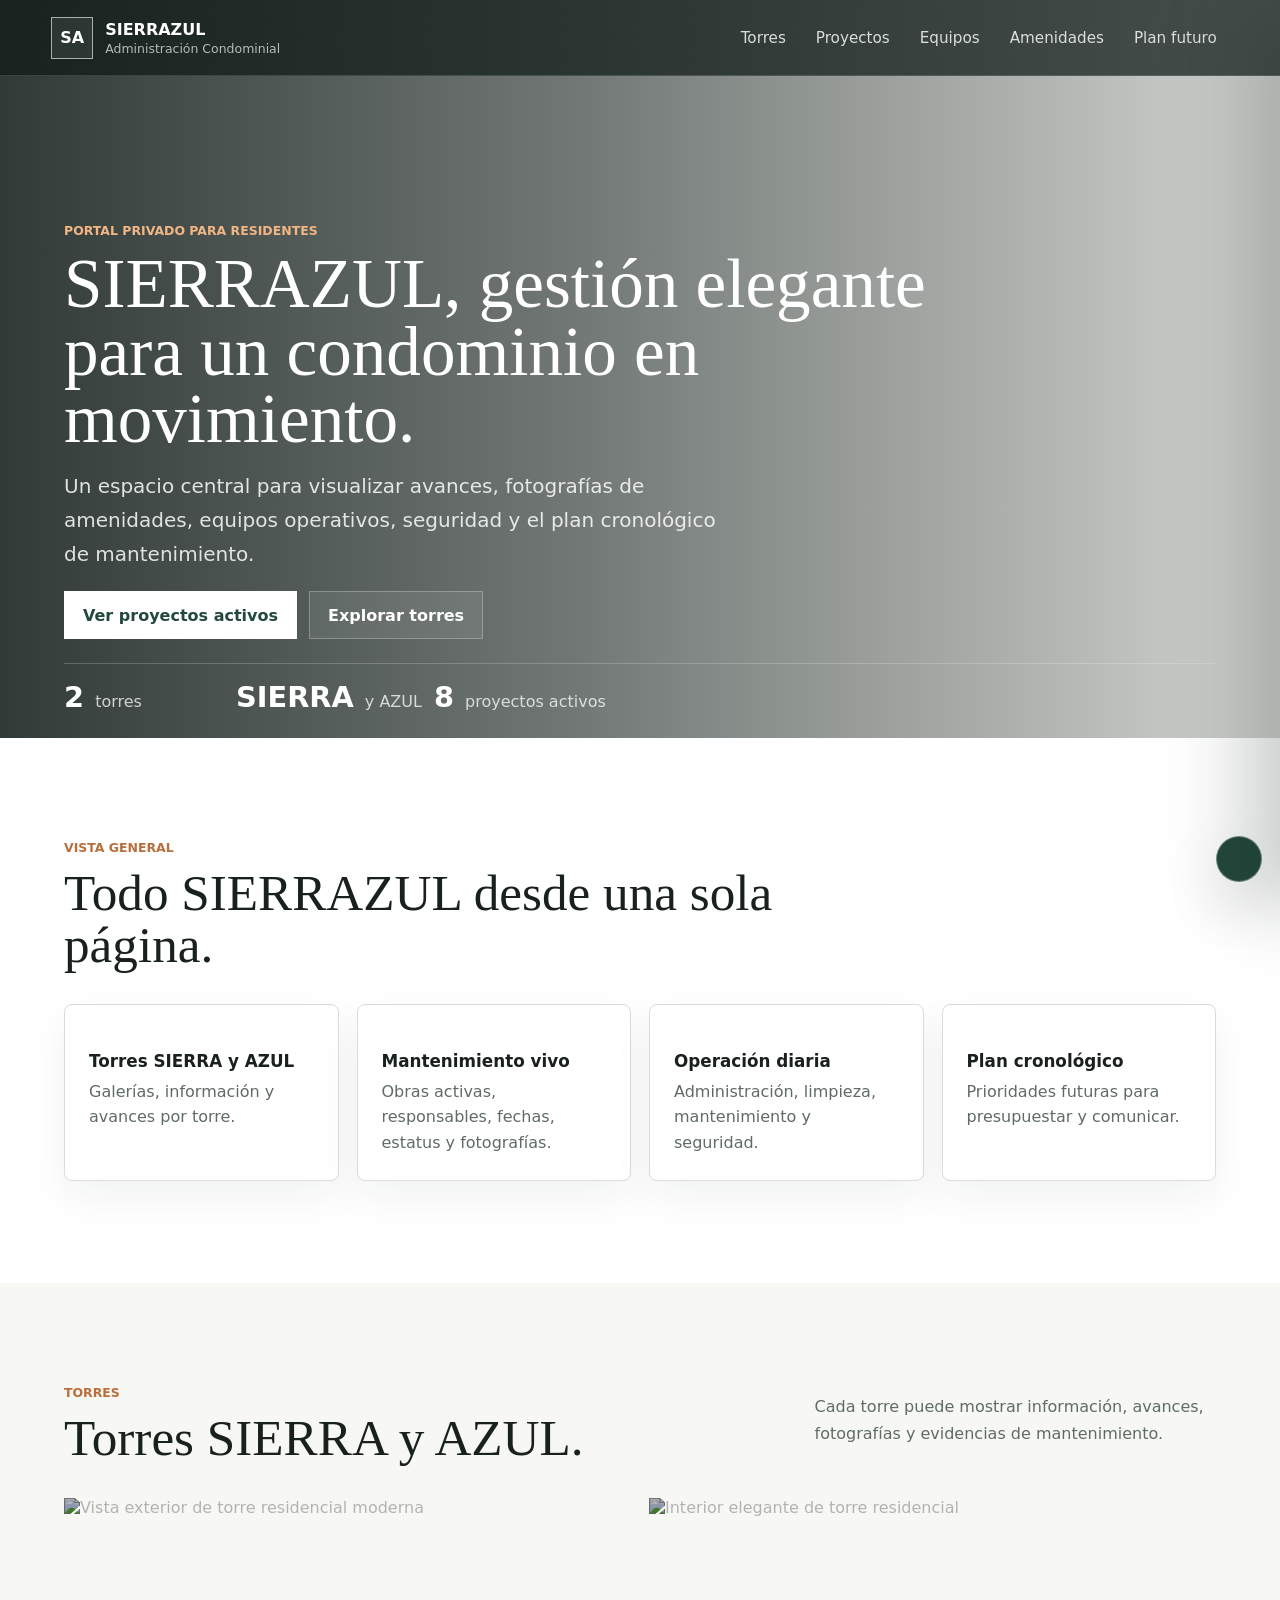
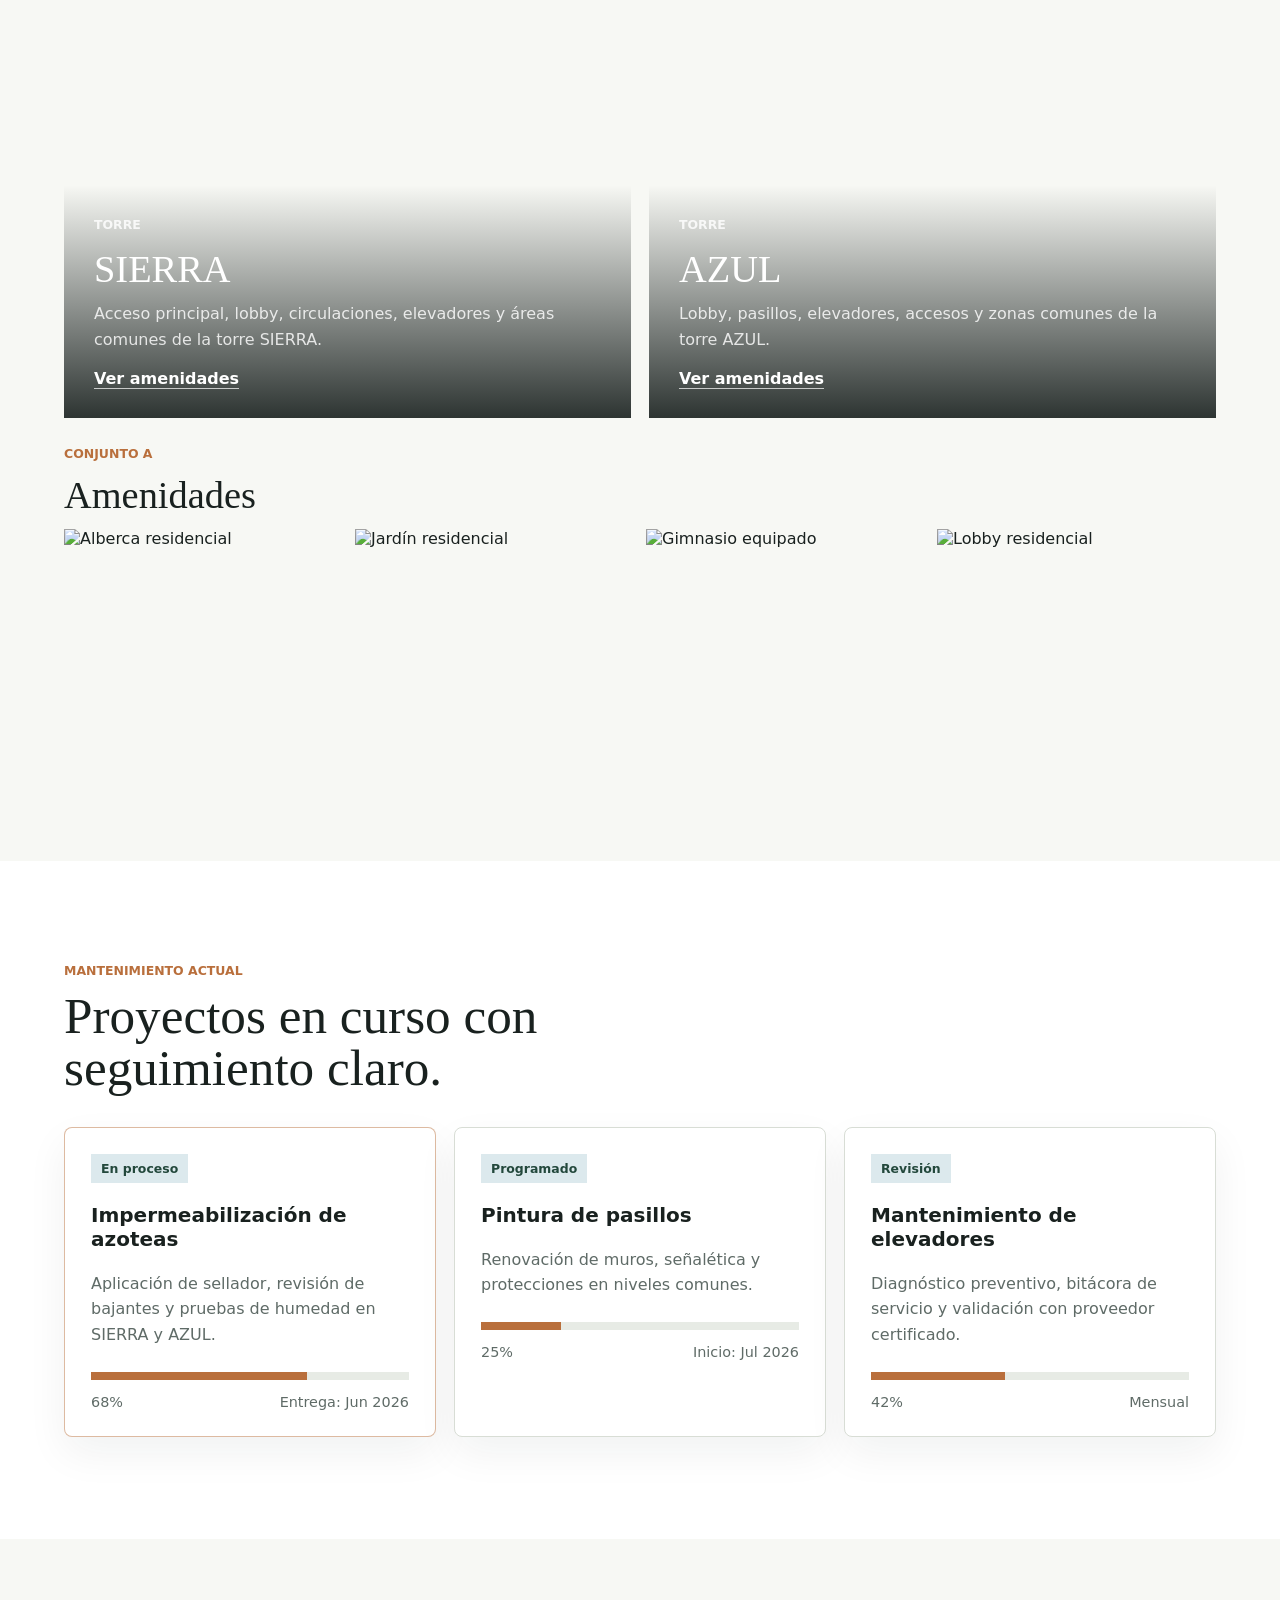
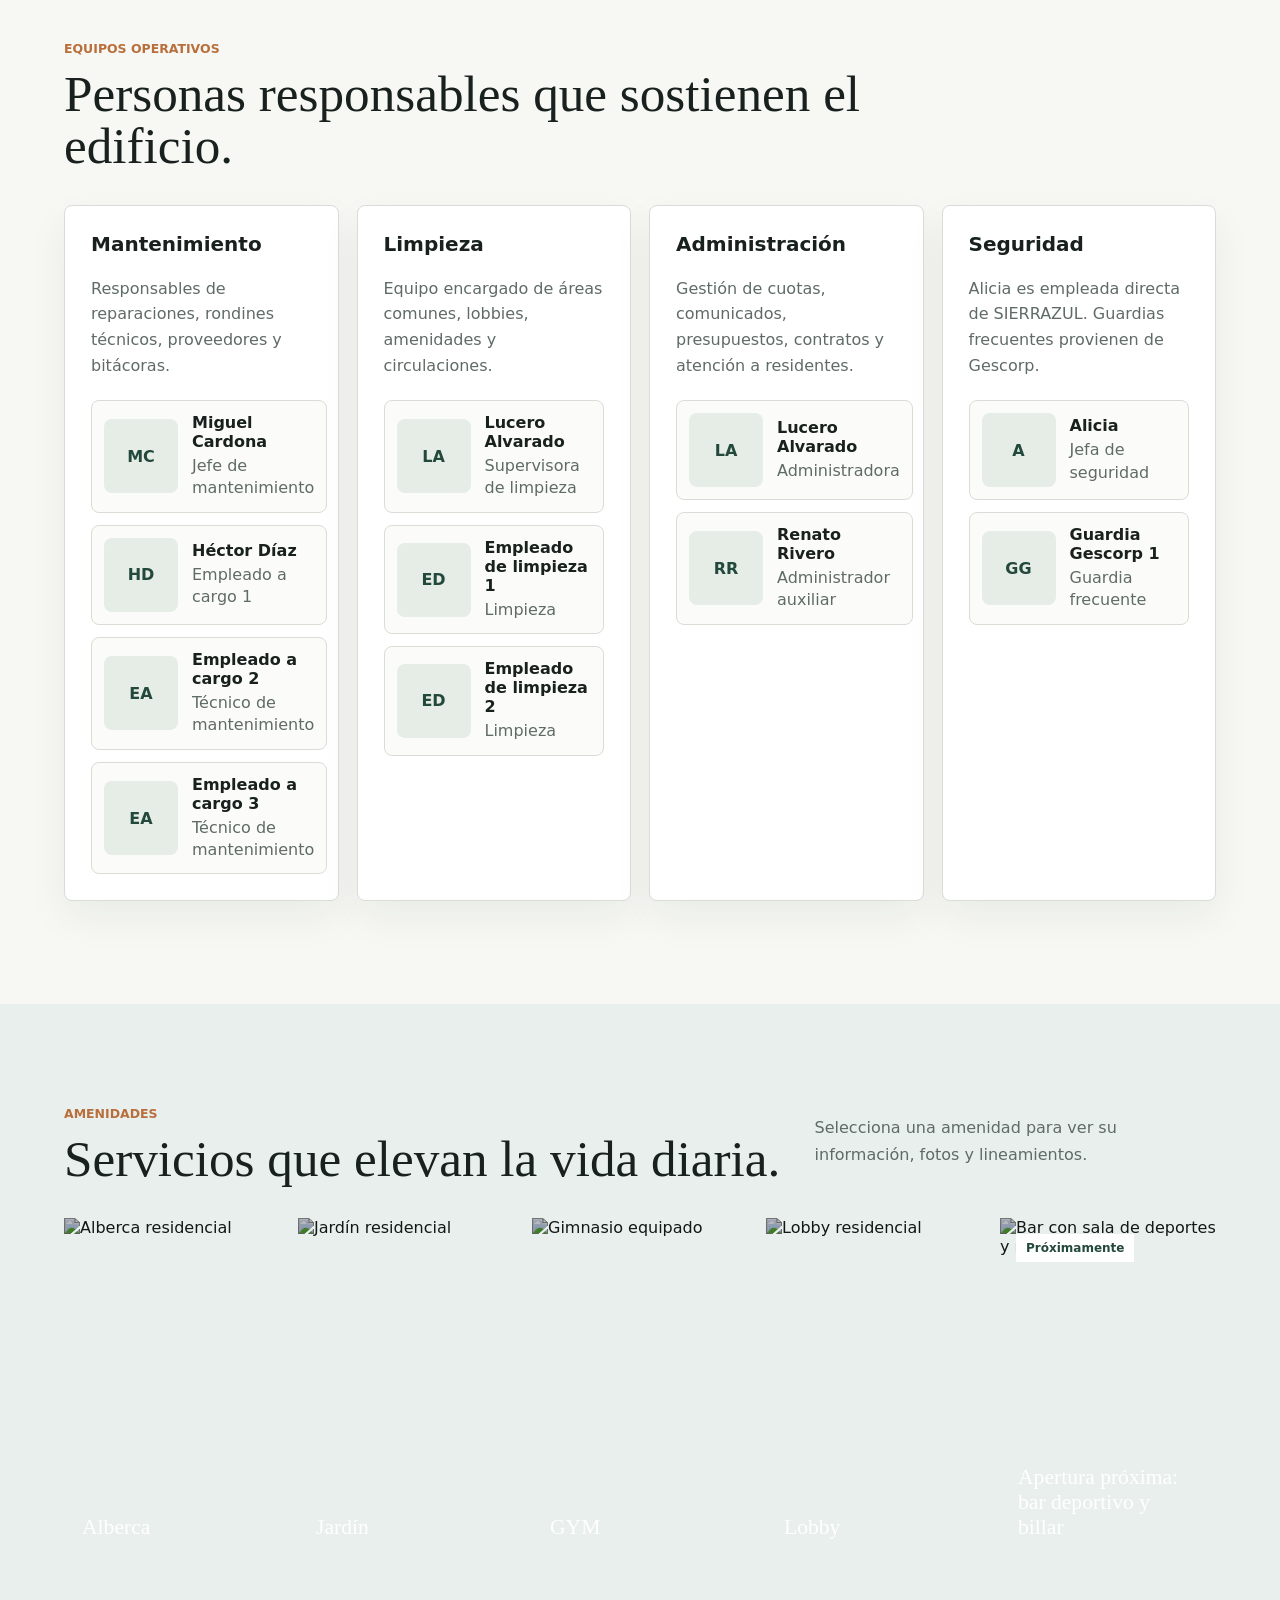
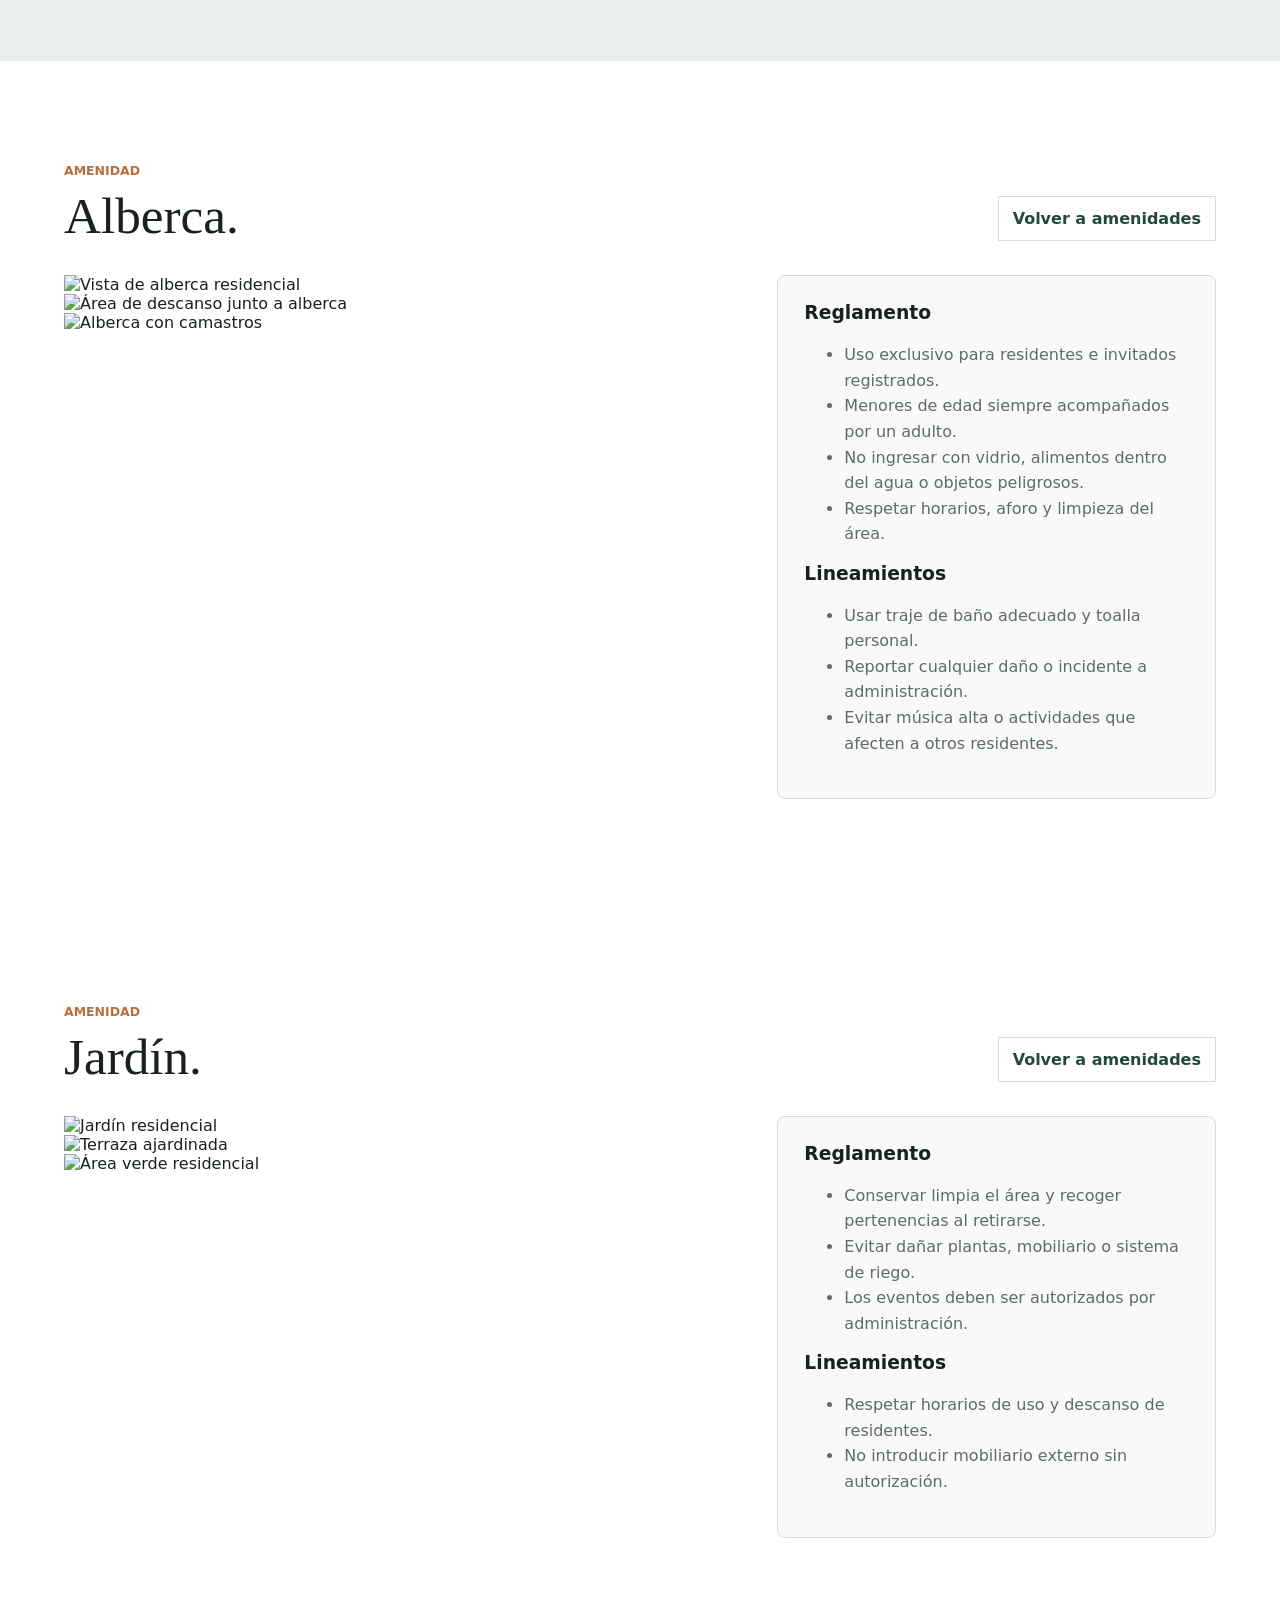
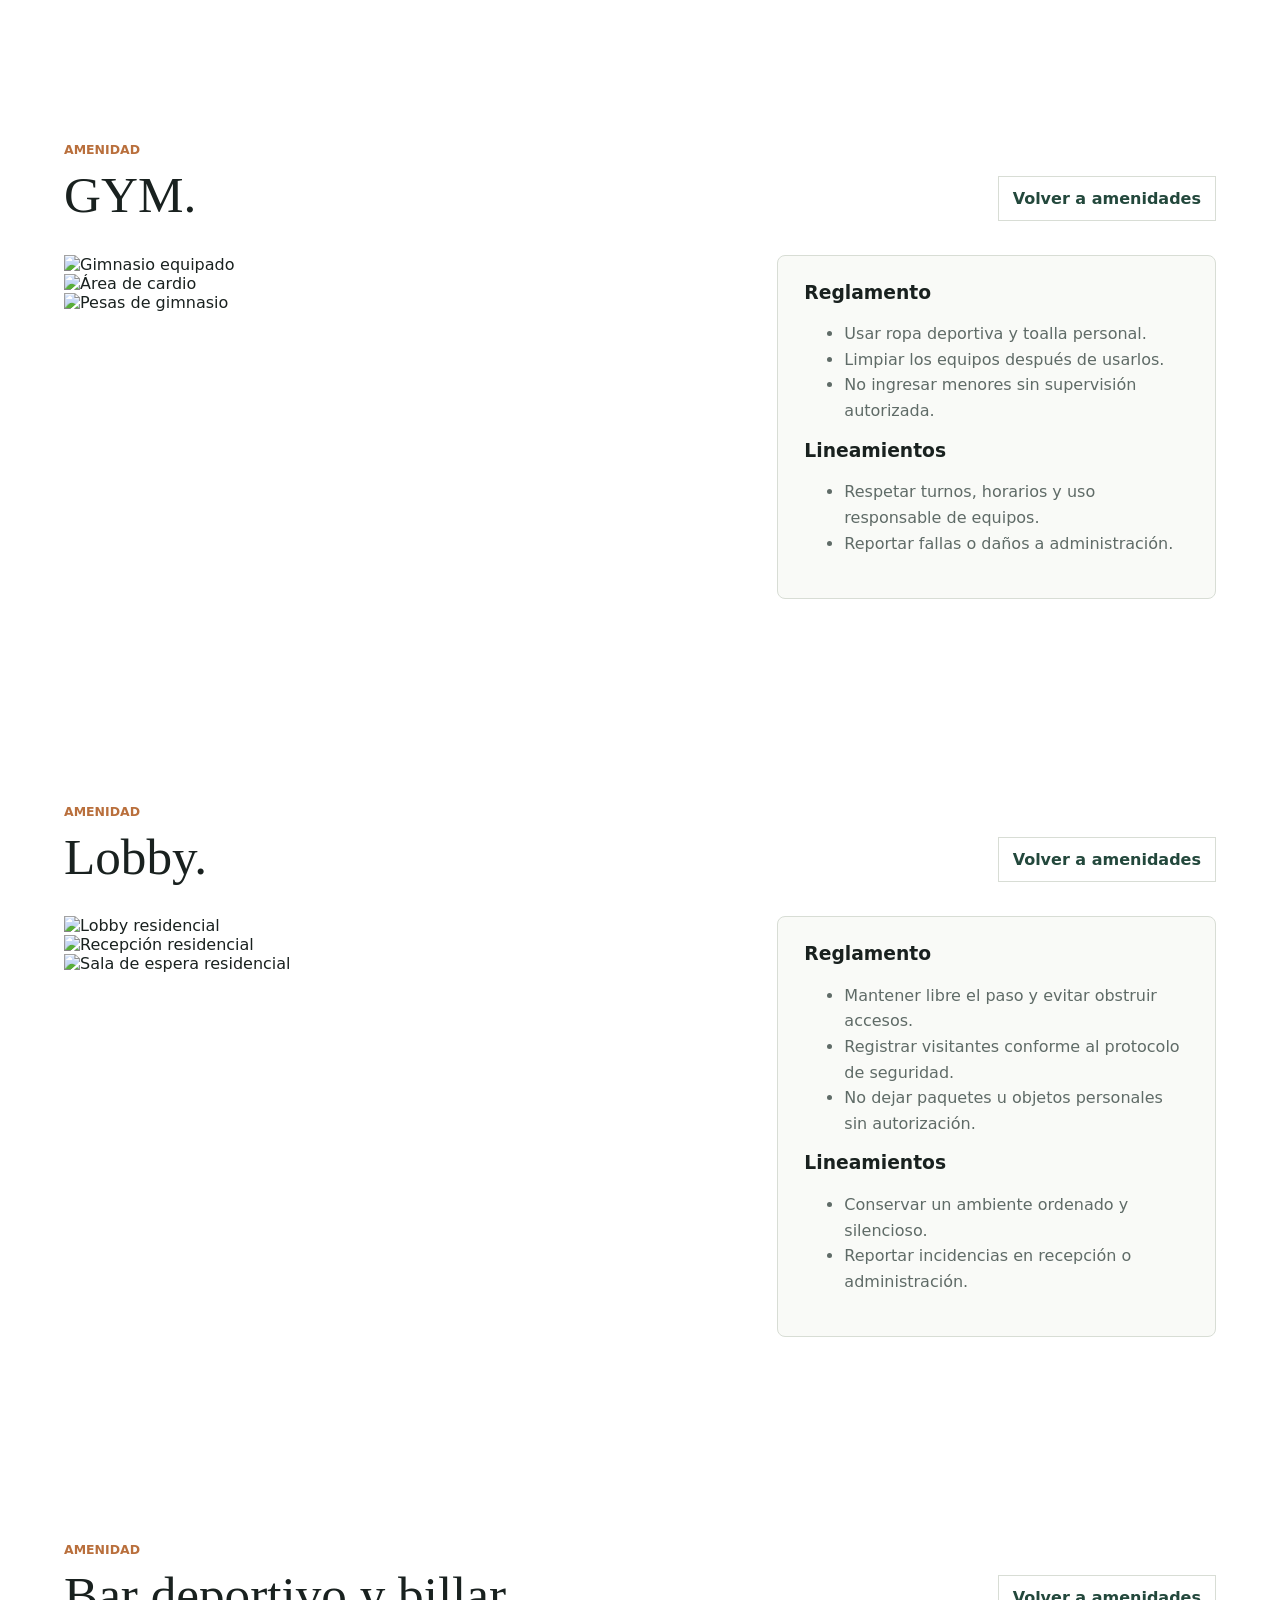
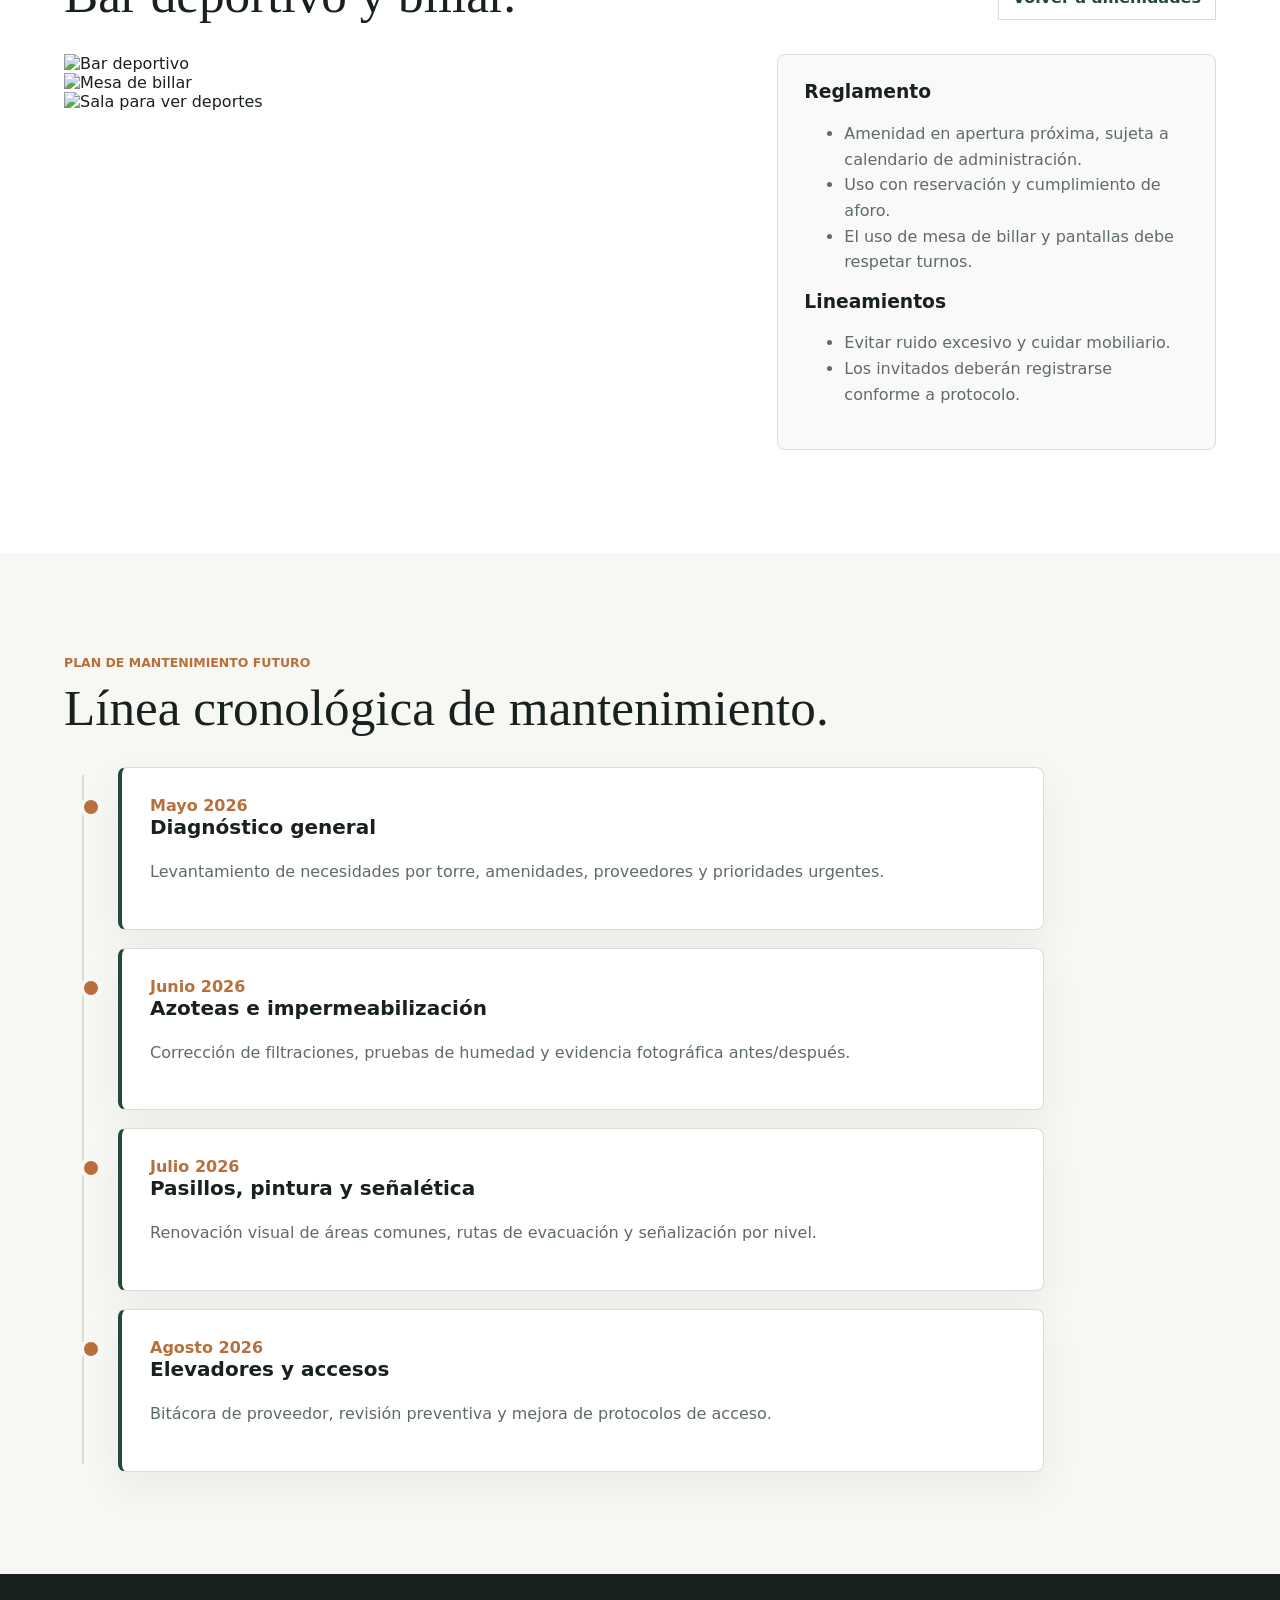
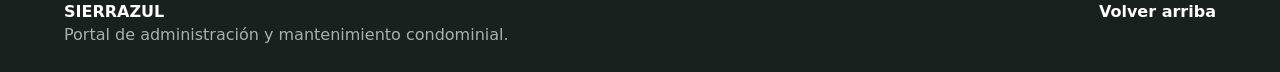
==== commit 5adfc677: "Add files via upload" ====
--- a/index.html
+++ b/index.html
@@ -3,7 +3,7 @@
 <head>
   <meta charset="UTF-8" />
   <meta name="viewport" content="width=device-width, initial-scale=1.0" />
-  <title>SIERRA AZUL | Portal Residencial</title>
+  <title>SIERRAZUL | Portal Residencial</title>
   <link rel="preconnect" href="https://images.unsplash.com" />
   <link rel="preconnect" href="https://unpkg.com" />
   <link rel="stylesheet" href="styles.css" />
@@ -17,7 +17,7 @@
     <div class="admin-panel-head">
       <div>
         <p class="eyebrow">Administrador</p>
-        <h2>Editar SIERRA AZUL</h2>
+        <h2>Editar SIERRAZUL</h2>
       </div>
       <button class="admin-close" type="button" aria-label="Cerrar administrador">
         <i data-lucide="x"></i>
@@ -49,7 +49,7 @@
       <a class="brand" href="#inicio">
         <span class="brand-mark">SA</span>
         <span>
-          <strong>SIERRA AZUL</strong>
+          <strong>SIERRAZUL</strong>
           <small>Administración Condominial</small>
         </span>
       </a>
@@ -68,7 +68,7 @@
     <section class="hero">
       <div class="hero-content">
         <p class="eyebrow">Portal privado para residentes</p>
-        <h1>SIERRA AZUL, gestión elegante para un condominio en movimiento.</h1>
+        <h1>SIERRAZUL, gestión elegante para un condominio en movimiento.</h1>
         <p class="hero-copy">
           Un espacio central para visualizar avances, fotografías de amenidades,
           equipos operativos, seguridad y el plan cronológico de mantenimiento.
@@ -90,7 +90,7 @@
     <section class="section intro-band">
       <div class="section-heading">
         <p class="eyebrow">Vista general</p>
-        <h2>Todo SIERRA AZUL desde una sola página.</h2>
+        <h2>Todo SIERRAZUL desde una sola página.</h2>
       </div>
       <div class="metric-grid">
         <article>
@@ -281,7 +281,7 @@
         <article data-team-id="seguridad">
           <i data-lucide="shield"></i>
           <h3>Seguridad</h3>
-          <p>Alicia es empleada directa de SIERRA AZUL. Guardias frecuentes provienen de Gescorp.</p>
+          <p>Alicia es empleada directa de SIERRAZUL. Guardias frecuentes provienen de Gescorp.</p>
           <div class="people-list" data-people-list="seguridad">
             <div class="person-card" data-person-id="seguridad-alicia" data-default-name="Alicia" data-default-role="Jefa de seguridad">
               <div class="person-photo"></div>
@@ -523,7 +523,7 @@
 
   <footer class="footer">
     <div>
-      <strong>SIERRA AZUL</strong>
+      <strong>SIERRAZUL</strong>
       <span>Portal de administración y mantenimiento condominial.</span>
     </div>
     <a href="#inicio">Volver arriba</a>
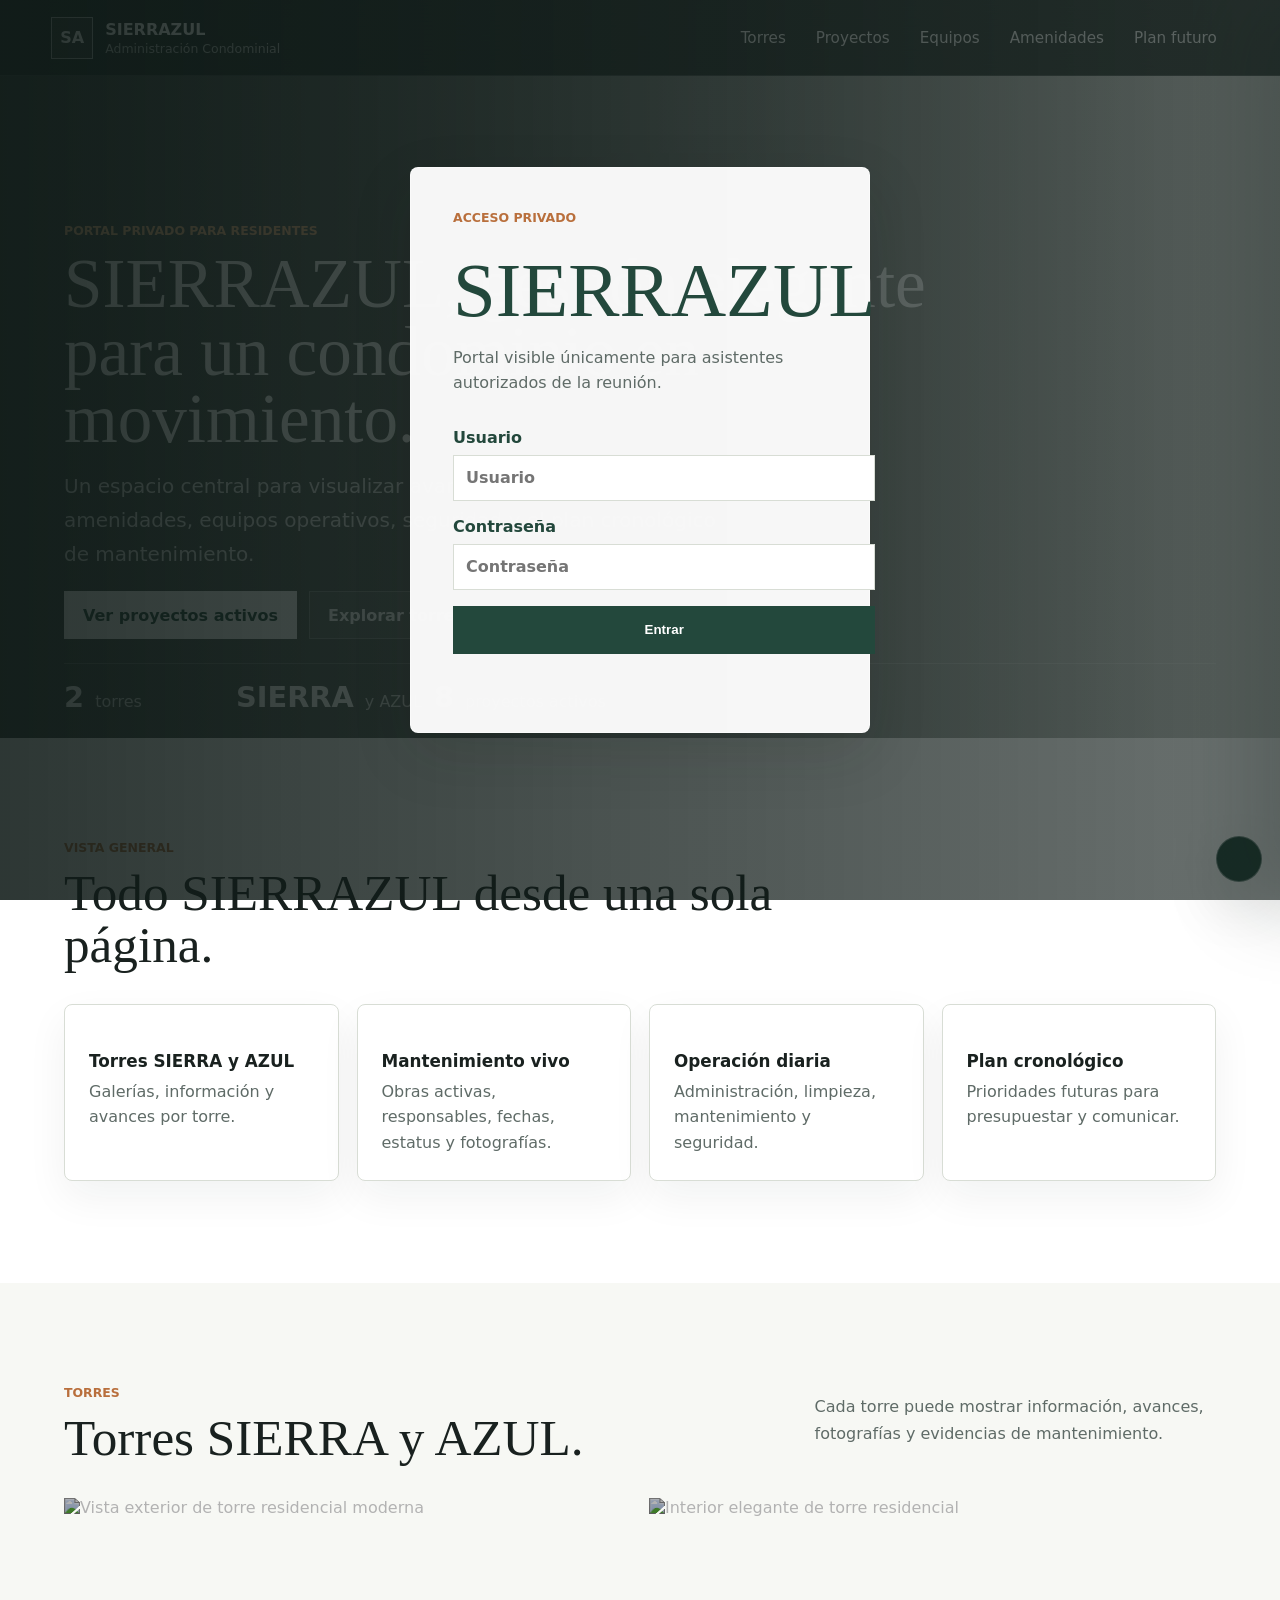
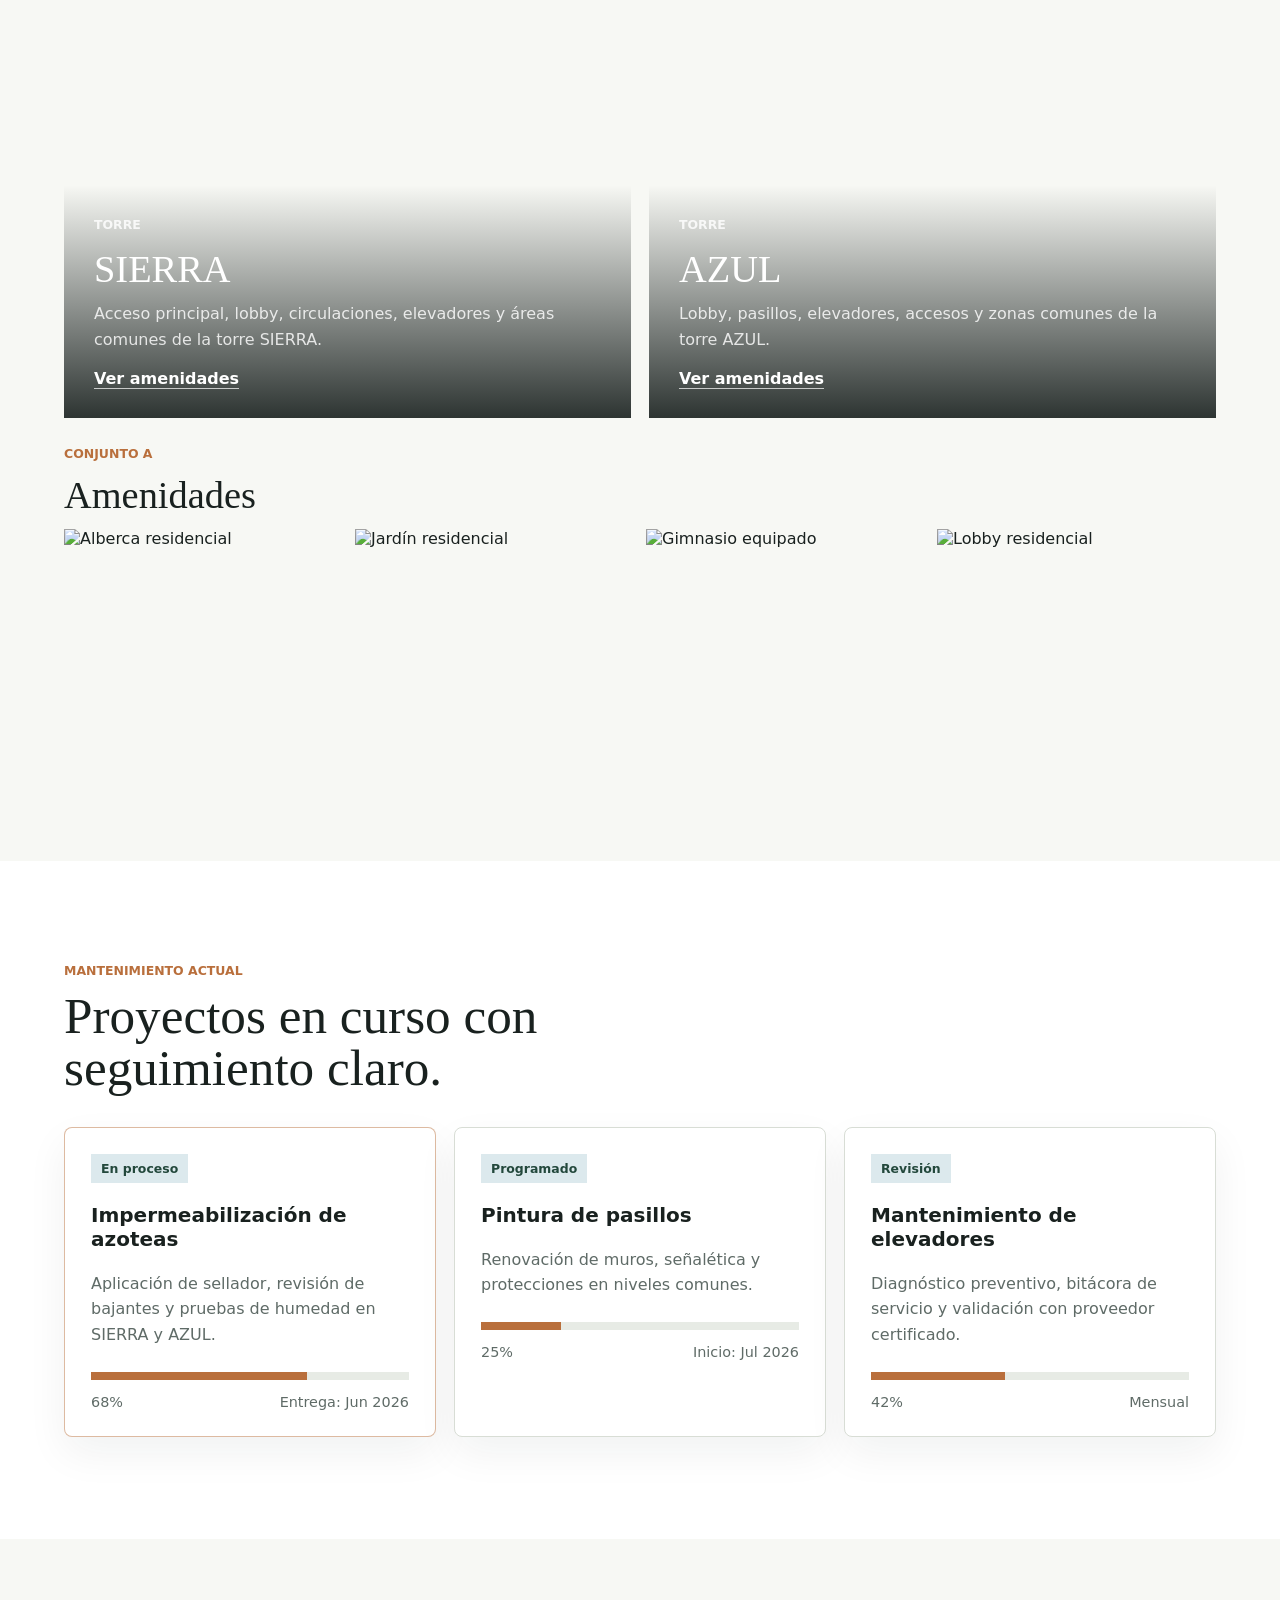
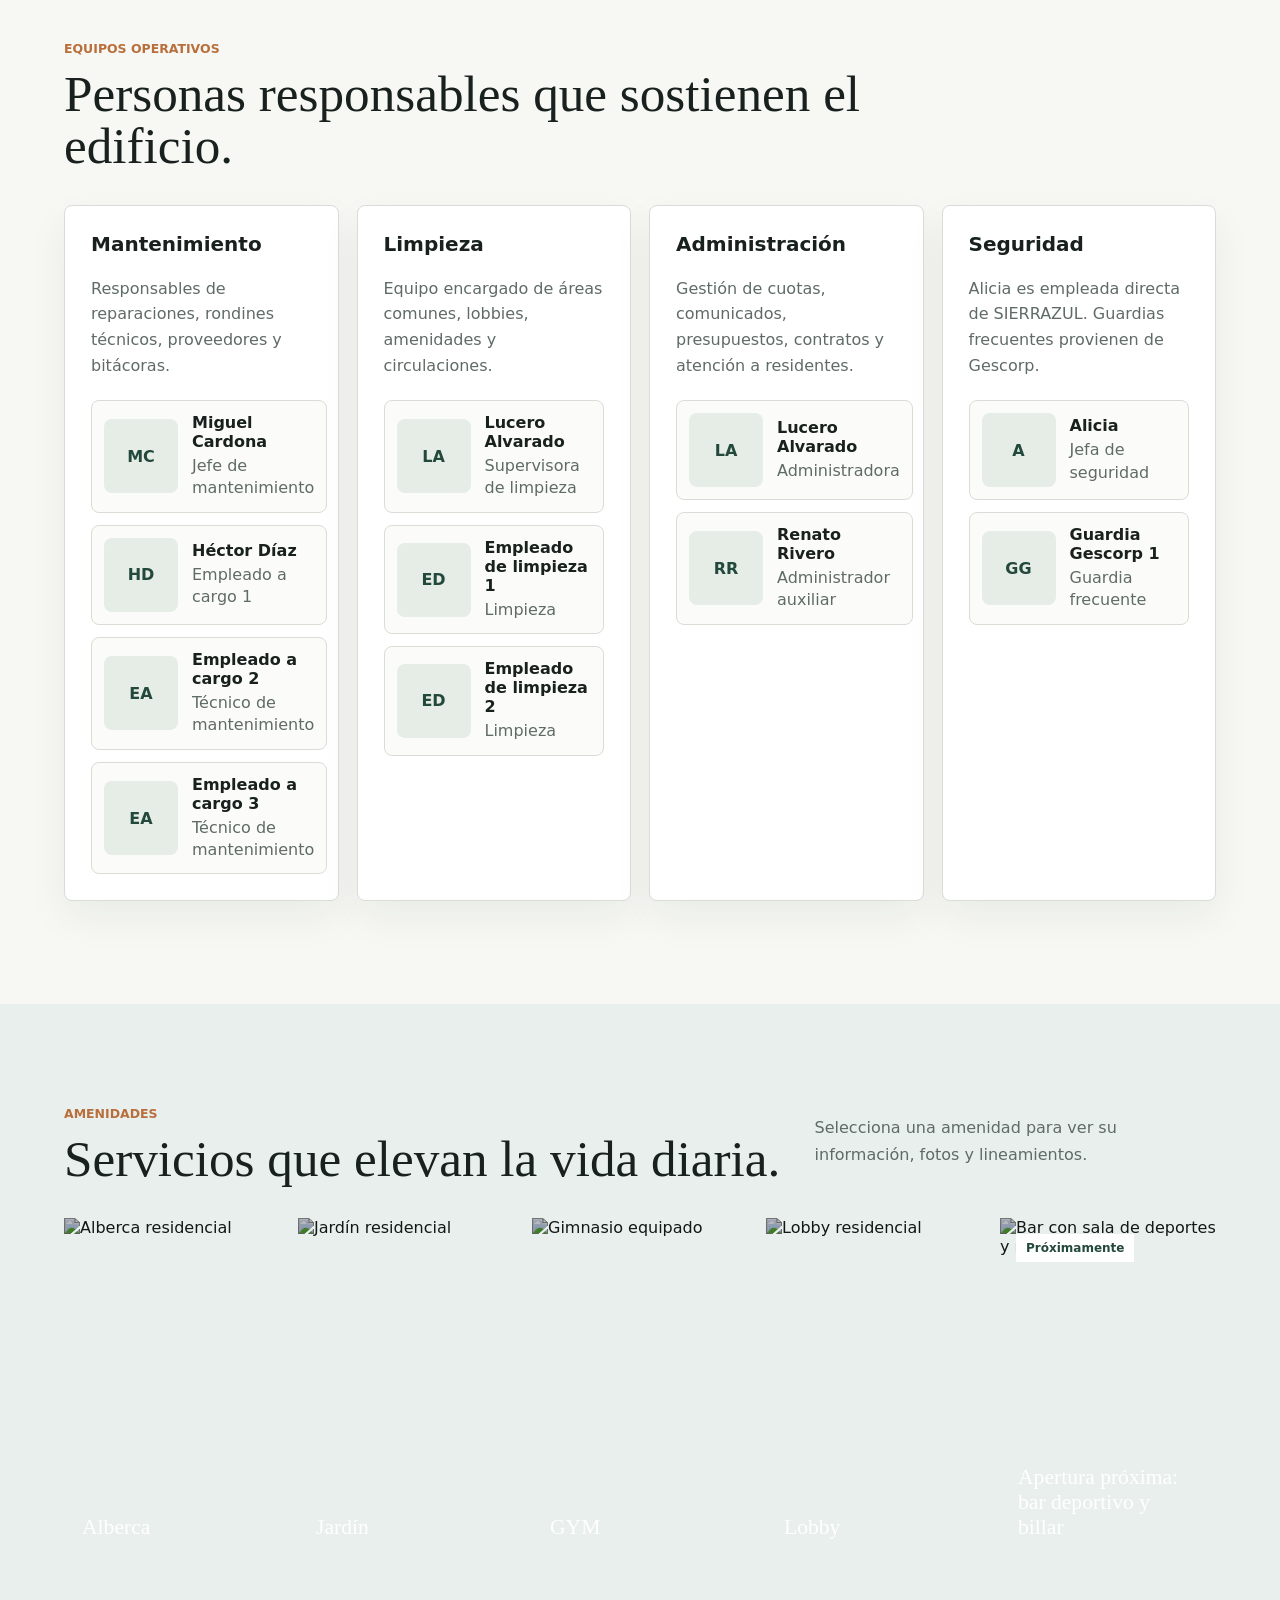
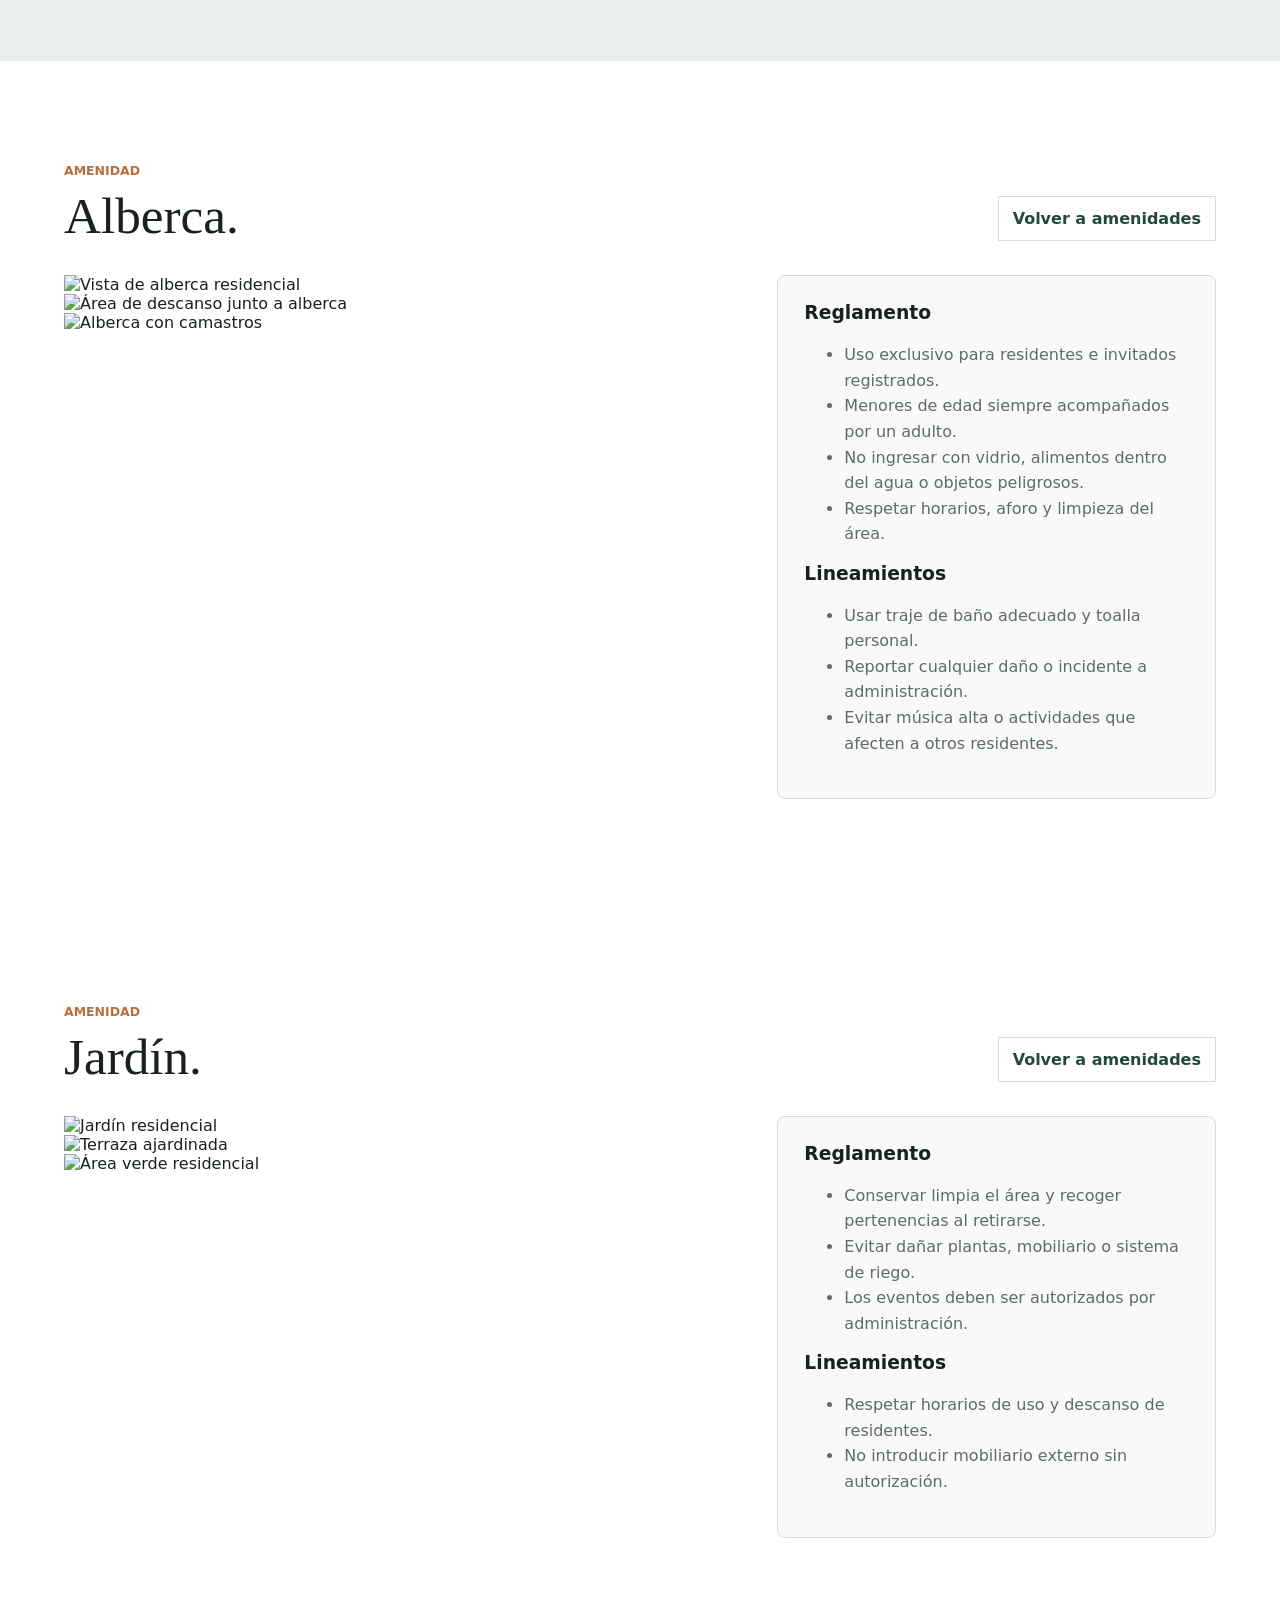
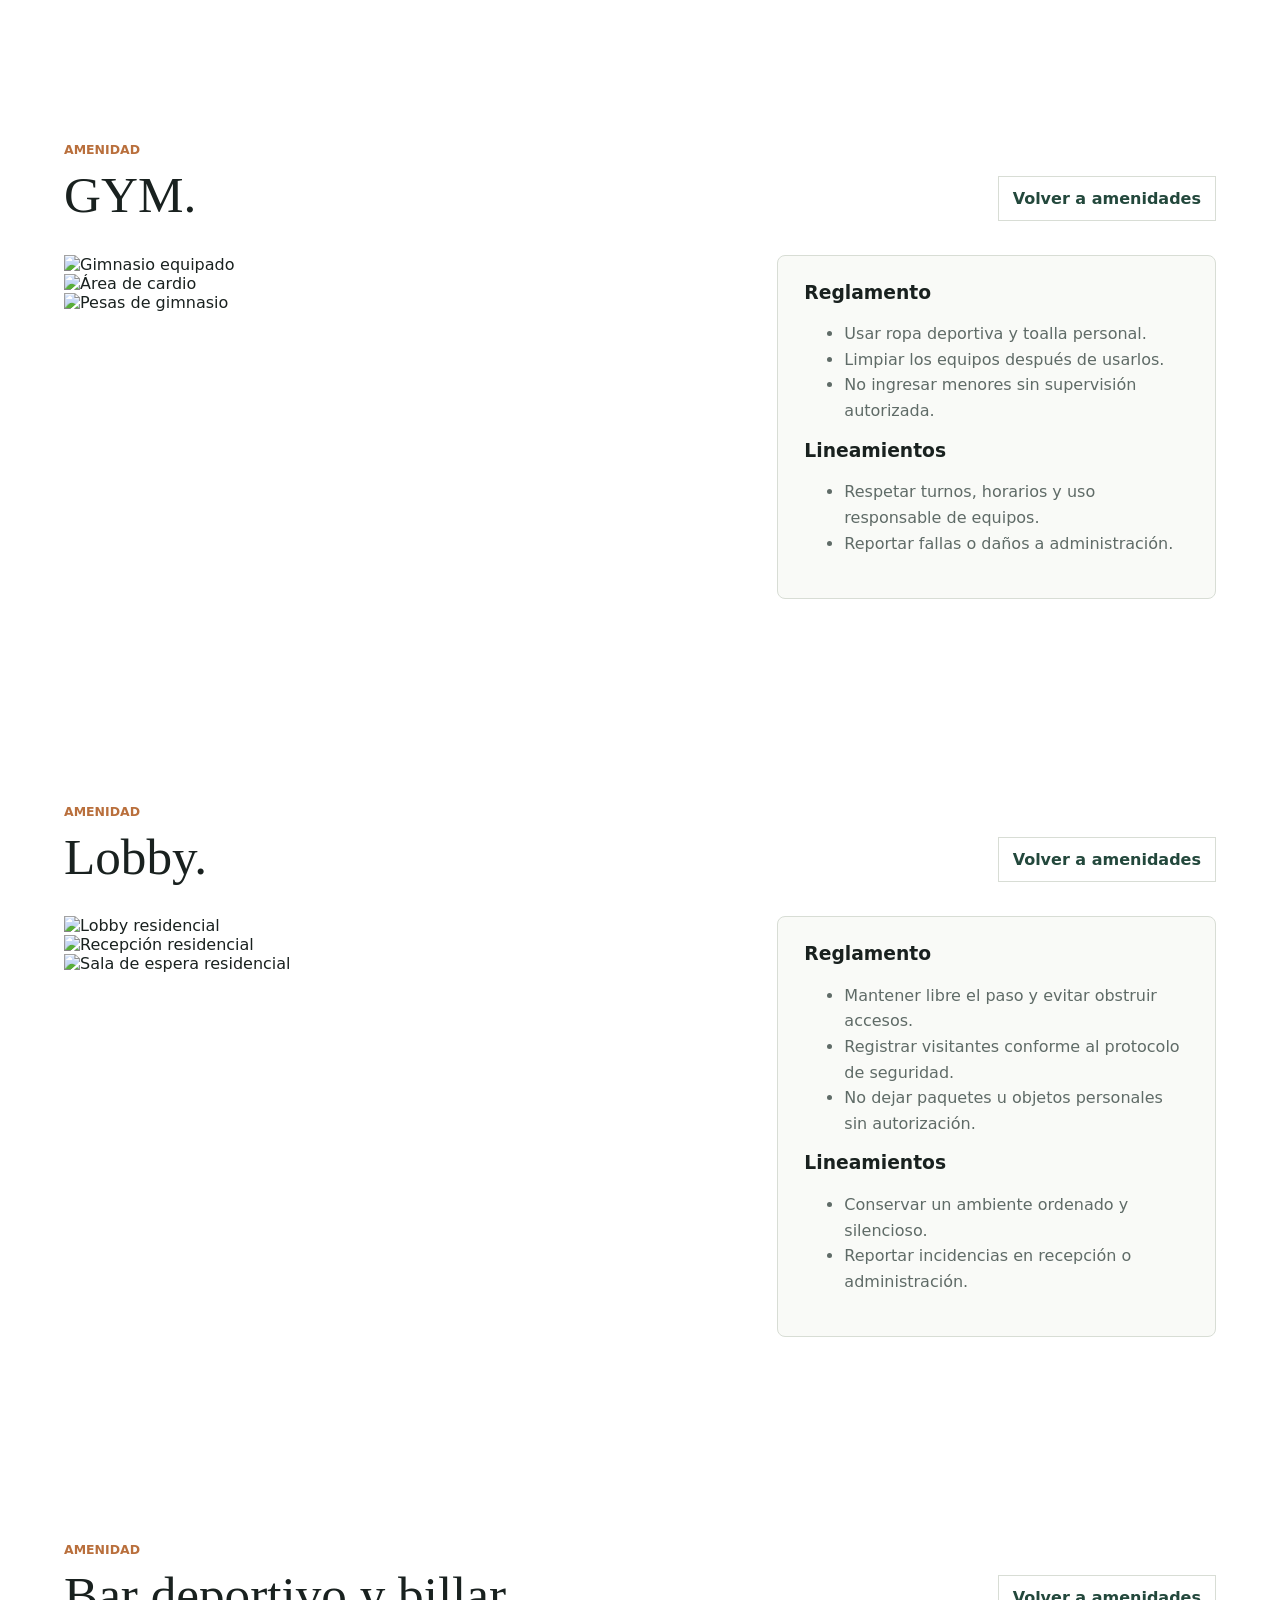
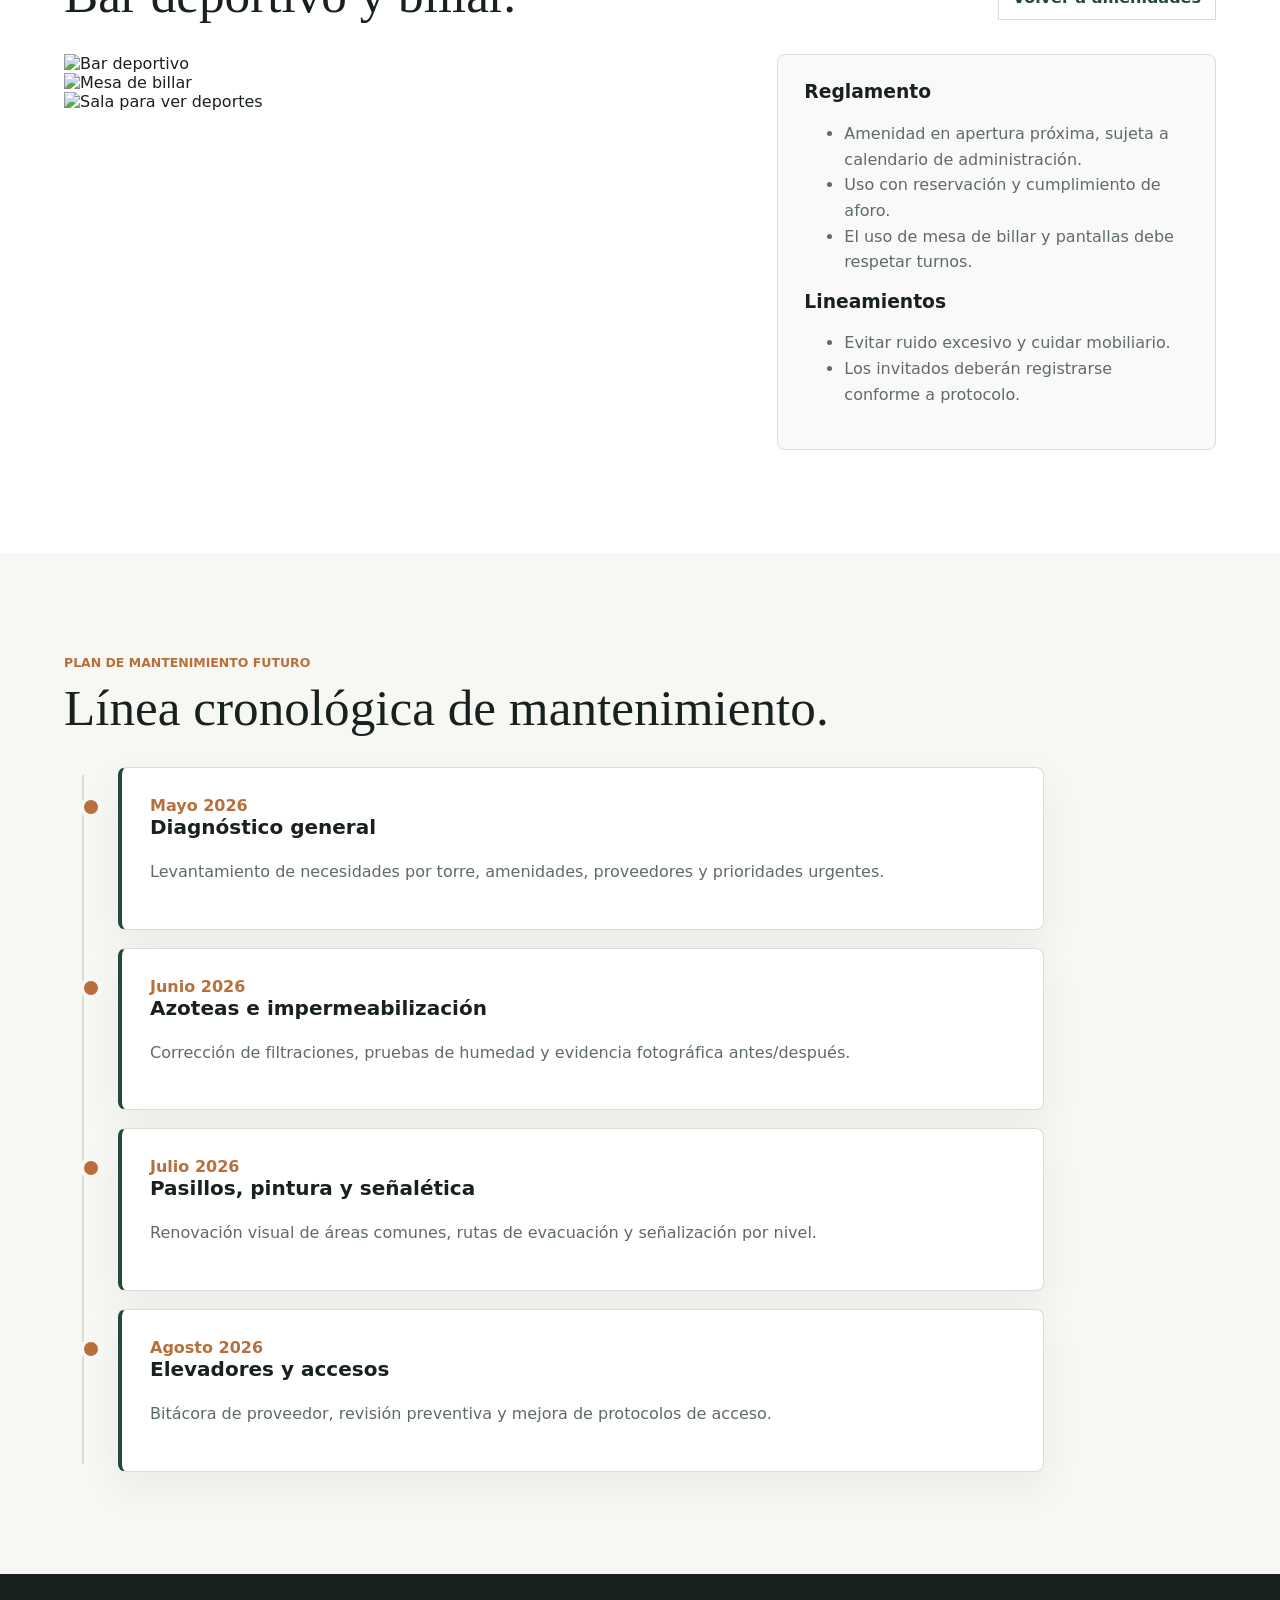
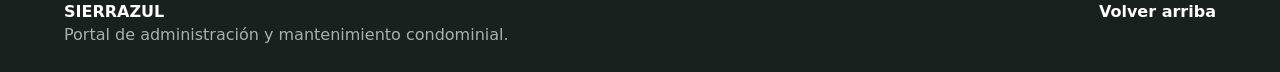
==== commit 8b3997ad: "Add files via upload" ====
--- a/index.html
+++ b/index.html
@@ -8,7 +8,25 @@
   <link rel="preconnect" href="https://unpkg.com" />
   <link rel="stylesheet" href="styles.css" />
 </head>
-<body>
+<body class="site-locked">
+  <section class="access-gate" aria-label="Acceso privado">
+    <form class="access-card">
+      <p class="eyebrow">Acceso privado</p>
+      <h1>SIERRAZUL</h1>
+      <p>Portal visible únicamente para asistentes autorizados de la reunión.</p>
+      <label>
+        Usuario
+        <input type="text" name="username" autocomplete="username" placeholder="Usuario" />
+      </label>
+      <label>
+        Contraseña
+        <input type="password" name="password" autocomplete="current-password" placeholder="Contraseña" />
+      </label>
+      <button type="submit">Entrar</button>
+      <span class="access-message" role="status"></span>
+    </form>
+  </section>
+
   <button class="admin-launch" type="button" aria-label="Abrir administrador">
     <i data-lucide="lock-keyhole"></i>
   </button>
--- a/styles.css
+++ b/styles.css
@@ -32,6 +32,77 @@
 
 body.panel-open {
   overflow: hidden;
+}
+
+body.site-locked {
+  overflow: hidden;
+}
+
+.access-gate {
+  position: fixed;
+  inset: 0;
+  z-index: 120;
+  display: grid;
+  place-items: center;
+  padding: 24px;
+  background:
+    linear-gradient(90deg, rgba(16, 27, 24, 0.88), rgba(16, 27, 24, 0.62)),
+    url("https://images.unsplash.com/photo-1518005020951-eccb494ad742?auto=format&fit=crop&w=1800&q=85") center/cover;
+}
+
+body:not(.site-locked) .access-gate {
+  display: none;
+}
+
+.access-card {
+  width: min(460px, 100%);
+  display: grid;
+  gap: 16px;
+  padding: clamp(26px, 5vw, 42px);
+  background: rgba(255, 255, 255, 0.96);
+  border: 1px solid rgba(255, 255, 255, 0.5);
+  border-radius: 8px;
+  box-shadow: var(--shadow);
+}
+
+.access-card h1 {
+  margin: 0;
+  color: var(--green);
+  font-size: clamp(2.6rem, 8vw, 4.8rem);
+}
+
+.access-card p:not(.eyebrow) {
+  color: var(--muted);
+  line-height: 1.6;
+}
+
+.access-card label {
+  display: grid;
+  gap: 8px;
+  color: var(--green);
+  font-weight: 800;
+}
+
+.access-card input {
+  min-height: 46px;
+  padding: 0 12px;
+  border: 1px solid var(--line);
+  font: inherit;
+}
+
+.access-card button {
+  min-height: 48px;
+  border: 0;
+  background: var(--green);
+  color: #fff;
+  font-weight: 900;
+  cursor: pointer;
+}
+
+.access-message {
+  min-height: 20px;
+  color: #9c3d2e;
+  font-weight: 800;
 }
 
 img {
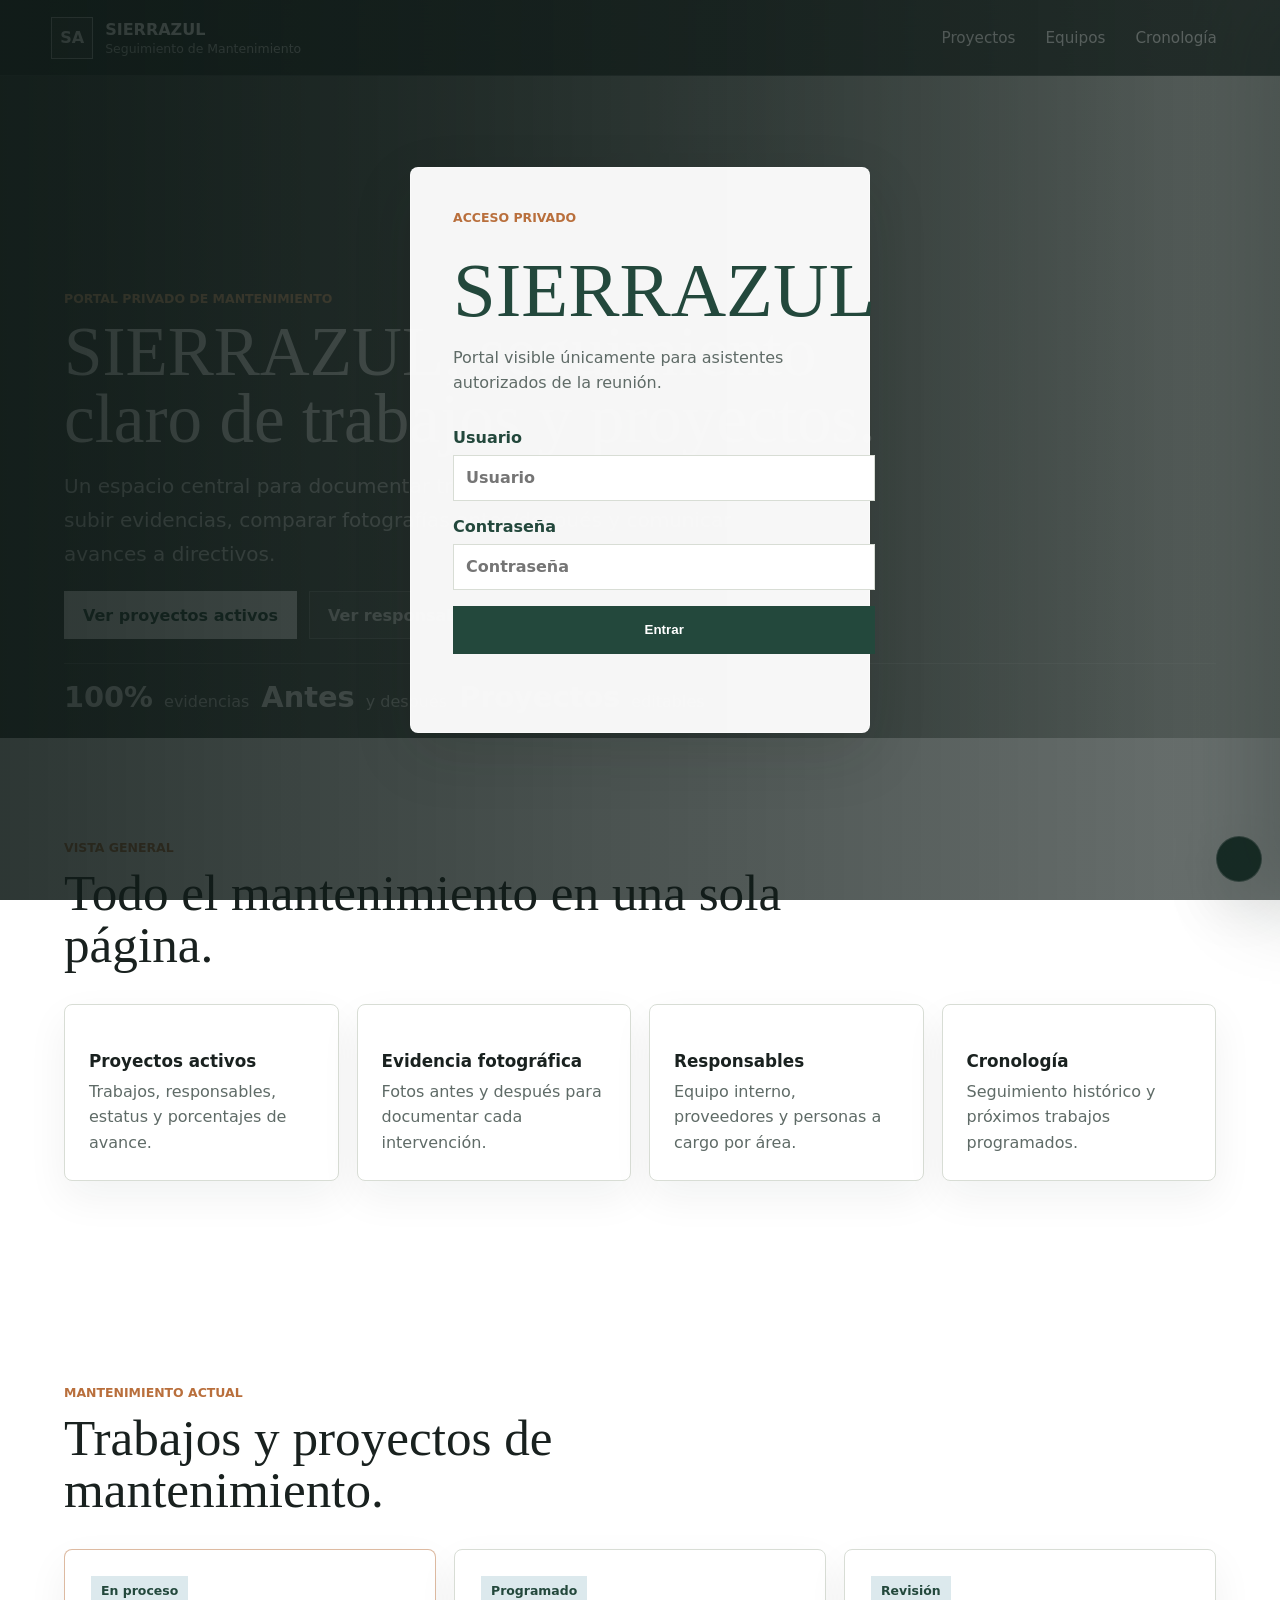
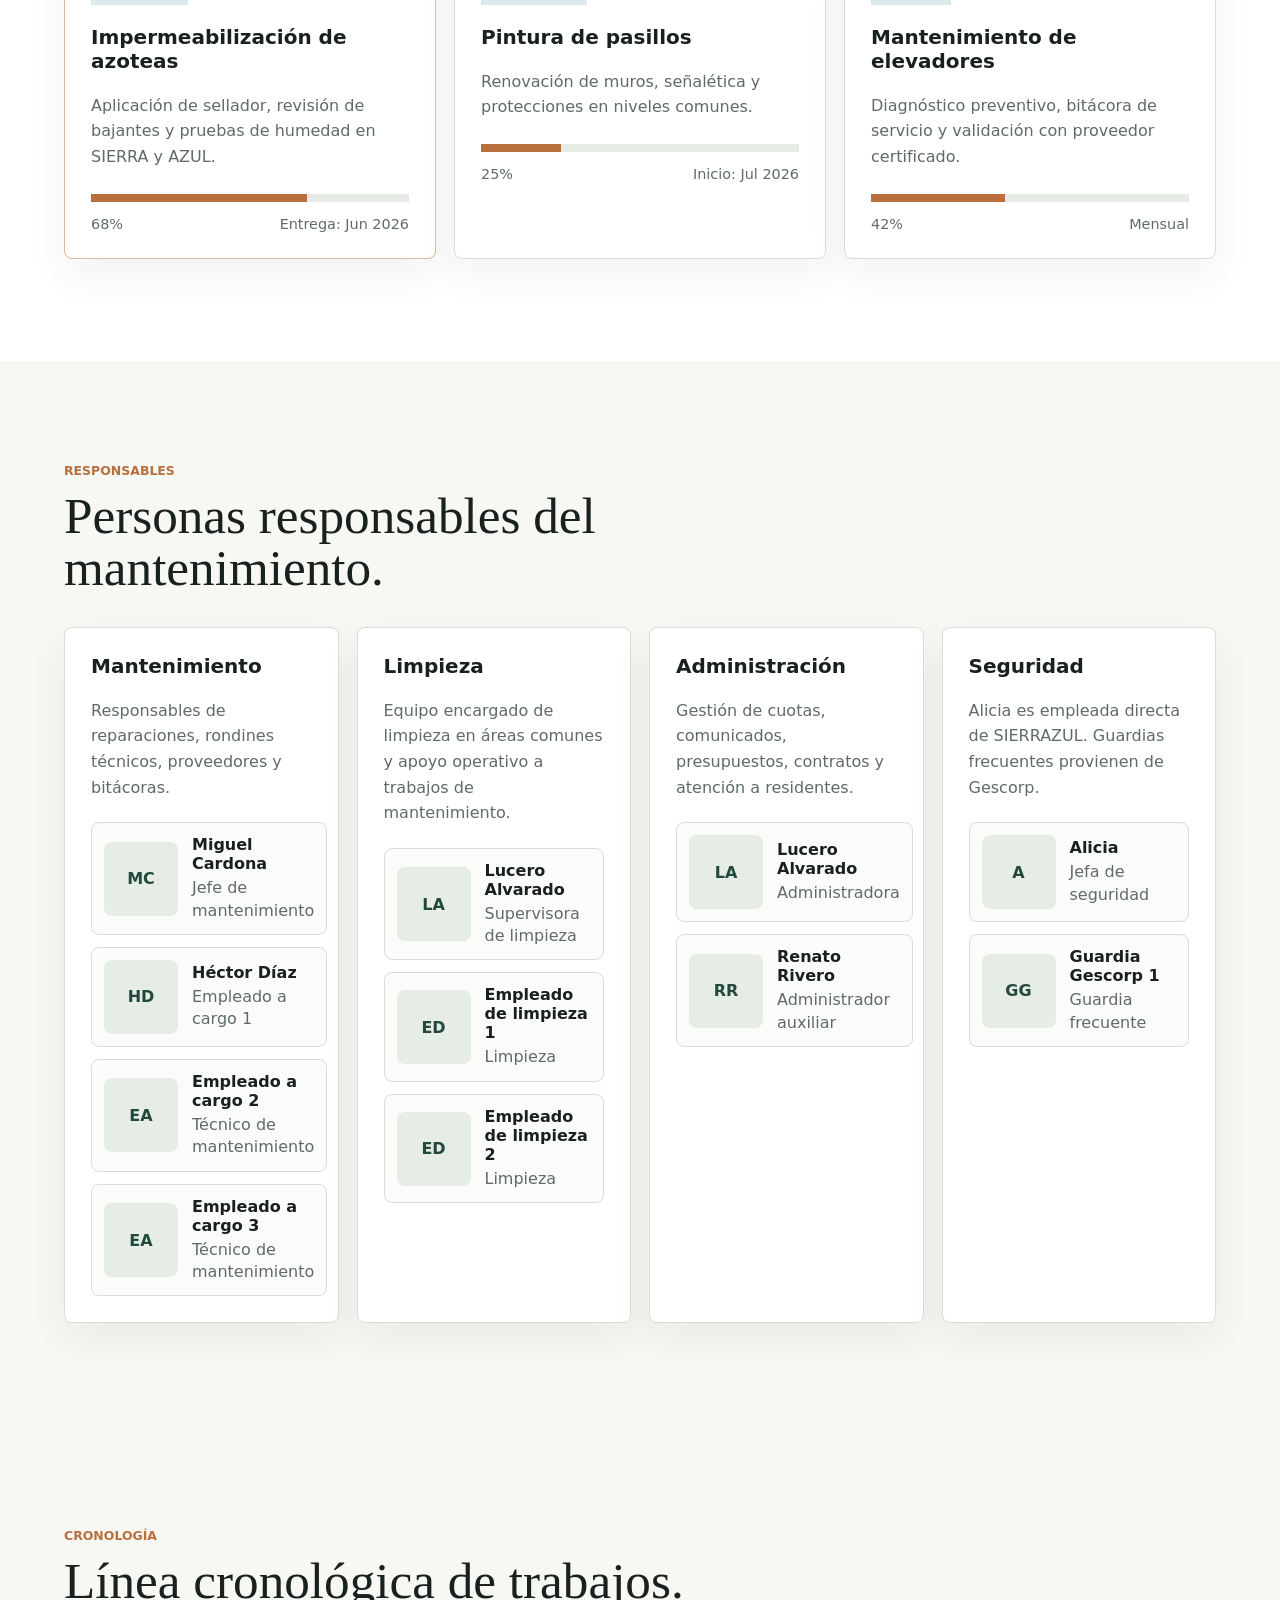
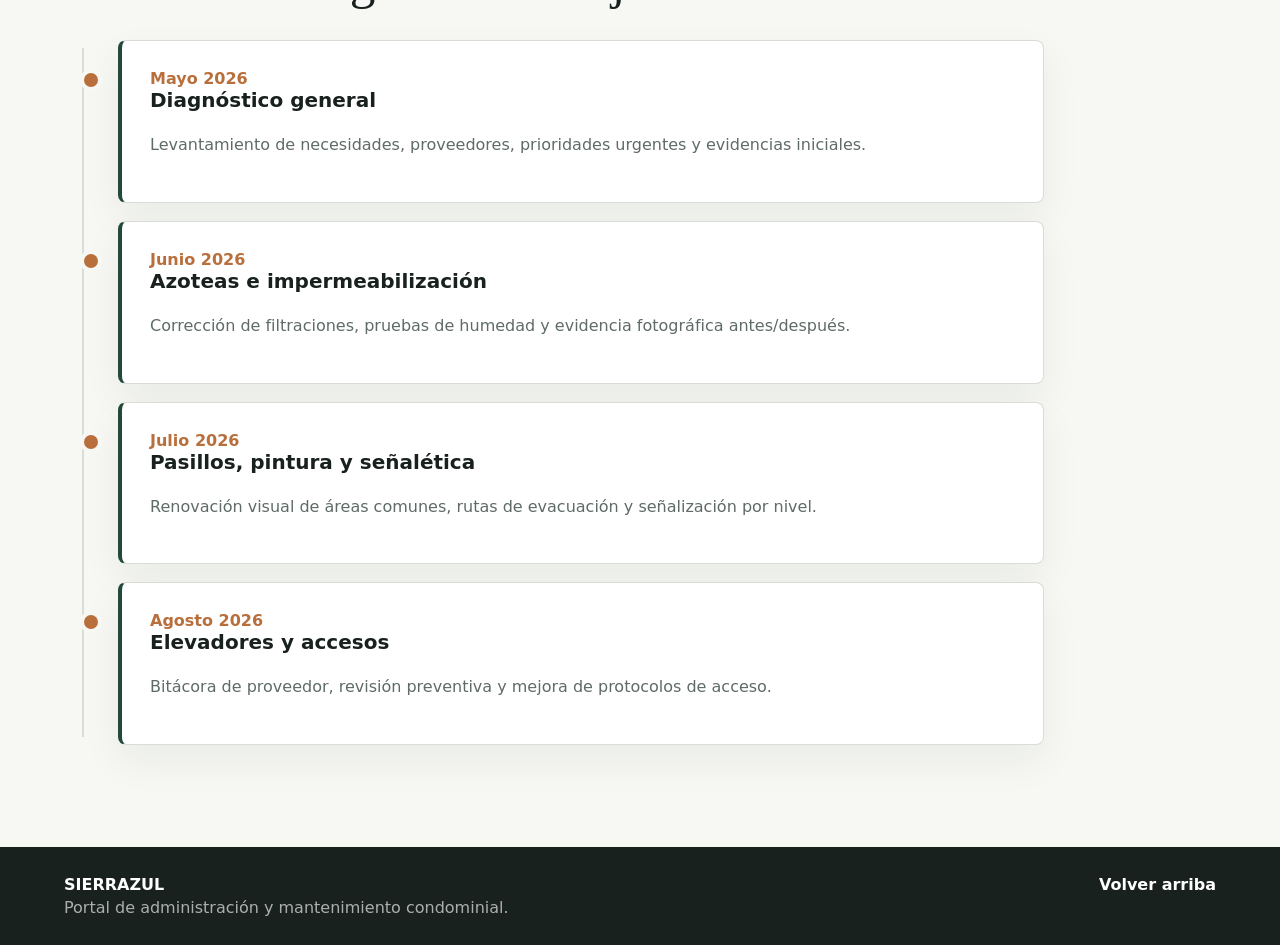
==== commit 9018453c: "Add files via upload" ====
--- a/index.html
+++ b/index.html
@@ -3,7 +3,7 @@
 <head>
   <meta charset="UTF-8" />
   <meta name="viewport" content="width=device-width, initial-scale=1.0" />
-  <title>SIERRAZUL | Portal Residencial</title>
+  <title>SIERRAZUL | Mantenimiento</title>
   <link rel="preconnect" href="https://images.unsplash.com" />
   <link rel="preconnect" href="https://unpkg.com" />
   <link rel="stylesheet" href="styles.css" />
@@ -68,38 +68,36 @@
         <span class="brand-mark">SA</span>
         <span>
           <strong>SIERRAZUL</strong>
-          <small>Administración Condominial</small>
+          <small>Seguimiento de Mantenimiento</small>
         </span>
       </a>
       <button class="menu-toggle" type="button" aria-label="Abrir menú" aria-expanded="false">
         <i data-lucide="menu"></i>
       </button>
       <div class="nav-links">
-        <a href="#torres">Torres</a>
         <a href="#proyectos">Proyectos</a>
         <a href="#equipos">Equipos</a>
-        <a href="#amenidades">Amenidades</a>
-        <a href="#plan">Plan futuro</a>
+        <a href="#plan">Cronología</a>
       </div>
     </nav>
 
     <section class="hero">
       <div class="hero-content">
-        <p class="eyebrow">Portal privado para residentes</p>
-        <h1>SIERRAZUL, gestión elegante para un condominio en movimiento.</h1>
+        <p class="eyebrow">Portal privado de mantenimiento</p>
+        <h1>SIERRAZUL, seguimiento claro de trabajos y proyectos.</h1>
         <p class="hero-copy">
-          Un espacio central para visualizar avances, fotografías de amenidades,
-          equipos operativos, seguridad y el plan cronológico de mantenimiento.
+          Un espacio central para documentar trabajos de mantenimiento, subir evidencias,
+          comparar fotografías antes/después y comunicar avances a directivos.
         </p>
         <div class="hero-actions">
           <a class="primary-action" href="#proyectos">Ver proyectos activos</a>
-          <a class="secondary-action" href="#torres">Explorar torres</a>
+          <a class="secondary-action" href="#equipos">Ver responsables</a>
         </div>
       </div>
       <div class="hero-status" aria-label="Resumen del condominio">
-        <span><strong>2</strong> torres</span>
-        <span><strong>SIERRA</strong> y AZUL</span>
-        <span><strong>8</strong> proyectos activos</span>
+        <span><strong>100%</strong> evidencias</span>
+        <span><strong>Antes</strong> y después</span>
+        <span><strong>Proyectos</strong> editables</span>
       </div>
     </section>
   </header>
@@ -108,71 +106,29 @@
     <section class="section intro-band">
       <div class="section-heading">
         <p class="eyebrow">Vista general</p>
-        <h2>Todo SIERRAZUL desde una sola página.</h2>
+        <h2>Todo el mantenimiento en una sola página.</h2>
       </div>
       <div class="metric-grid">
         <article>
-          <i data-lucide="building-2"></i>
-          <strong>Torres SIERRA y AZUL</strong>
-          <span>Galerías, información y avances por torre.</span>
+          <i data-lucide="folder-kanban"></i>
+          <strong>Proyectos activos</strong>
+          <span>Trabajos, responsables, estatus y porcentajes de avance.</span>
         </article>
         <article>
           <i data-lucide="clipboard-check"></i>
-          <strong>Mantenimiento vivo</strong>
-          <span>Obras activas, responsables, fechas, estatus y fotografías.</span>
-        </article>
-        <article>
-          <i data-lucide="shield-check"></i>
-          <strong>Operación diaria</strong>
-          <span>Administración, limpieza, mantenimiento y seguridad.</span>
+          <strong>Evidencia fotográfica</strong>
+          <span>Fotos antes y después para documentar cada intervención.</span>
+        </article>
+        <article>
+          <i data-lucide="users-round"></i>
+          <strong>Responsables</strong>
+          <span>Equipo interno, proveedores y personas a cargo por área.</span>
         </article>
         <article>
           <i data-lucide="calendar-clock"></i>
-          <strong>Plan cronológico</strong>
-          <span>Prioridades futuras para presupuestar y comunicar.</span>
-        </article>
-      </div>
-    </section>
-
-    <section class="section" id="torres">
-      <div class="section-heading split">
-        <div>
-          <p class="eyebrow">Torres</p>
-          <h2>Torres SIERRA y AZUL.</h2>
-        </div>
-        <p>Cada torre puede mostrar información, avances, fotografías y evidencias de mantenimiento.</p>
-      </div>
-
-      <div class="tower-grid">
-        <article class="tower-feature">
-          <img data-edit-image="Torre SIERRA" src="https://images.unsplash.com/photo-1486406146926-c627a92ad1ab?auto=format&fit=crop&w=1200&q=80" alt="Vista exterior de torre residencial moderna" />
-          <div>
-            <p class="eyebrow">Torre</p>
-            <h3>SIERRA</h3>
-            <p>Acceso principal, lobby, circulaciones, elevadores y áreas comunes de la torre SIERRA.</p>
-            <a href="#galeria-a">Ver amenidades</a>
-          </div>
-        </article>
-        <article class="tower-feature">
-          <img data-edit-image="Torre AZUL" src="https://images.unsplash.com/photo-1494526585095-c41746248156?auto=format&fit=crop&w=1200&q=80" alt="Interior elegante de torre residencial" />
-          <div>
-            <p class="eyebrow">Torre</p>
-            <h3>AZUL</h3>
-            <p>Lobby, pasillos, elevadores, accesos y zonas comunes de la torre AZUL.</p>
-            <a href="#galeria-a">Ver amenidades</a>
-          </div>
-        </article>
-      </div>
-
-      <div class="gallery-heading" id="galeria-a">
-        <p class="eyebrow">Conjunto A</p>
-        <h3>Amenidades</h3>
-      </div>
-      <div class="gallery-strip" aria-label="Galería de amenidades del Conjunto A">
-        <img data-edit-image="Galería Conjunto A - Alberca" src="https://images.unsplash.com/photo-1575429198097-0414ec08e8cd?auto=format&fit=crop&w=900&q=80" alt="Alberca residencial" />
-        <img data-edit-image="Galería Conjunto A - Jardín" src="https://images.unsplash.com/photo-1591825729269-caeb344f6df2?auto=format&fit=crop&w=900&q=80" alt="Jardín residencial" />
-        <img data-edit-image="Galería Conjunto A - GYM" src="https://images.unsplash.com/photo-1534438327276-14e5300c3a48?auto=format&fit=crop&w=900&q=80" alt="Gimnasio equipado" />
-        <img data-edit-image="Galería Conjunto A - Lobby" src="https://images.unsplash.com/photo-1600607687939-ce8a6c25118c?auto=format&fit=crop&w=900&q=80" alt="Lobby residencial" />
+          <strong>Cronología</strong>
+          <span>Seguimiento histórico y próximos trabajos programados.</span>
+        </article>
       </div>
     </section>
 
@@ -180,7 +136,7 @@
       <div class="section-heading split">
         <div>
           <p class="eyebrow">Mantenimiento actual</p>
-          <h2>Proyectos en curso con seguimiento claro.</h2>
+          <h2>Trabajos y proyectos de mantenimiento.</h2>
         </div>
         <button class="icon-button" type="button" title="Agregar proyecto" data-admin-only>
           <i data-lucide="plus"></i>
@@ -235,8 +191,8 @@
 
     <section class="section" id="equipos">
       <div class="section-heading">
-        <p class="eyebrow">Equipos operativos</p>
-        <h2>Personas responsables que sostienen el edificio.</h2>
+        <p class="eyebrow">Responsables</p>
+        <h2>Personas responsables del mantenimiento.</h2>
       </div>
       <div class="team-grid">
         <article data-team-id="mantenimiento">
@@ -265,7 +221,7 @@
         <article data-team-id="limpieza">
           <i data-lucide="sparkles"></i>
           <h3>Limpieza</h3>
-          <p>Equipo encargado de áreas comunes, lobbies, amenidades y circulaciones.</p>
+          <p>Equipo encargado de limpieza en áreas comunes y apoyo operativo a trabajos de mantenimiento.</p>
           <div class="people-list" data-people-list="limpieza">
             <div class="person-card" data-person-id="limpieza-lead" data-default-name="Lucero Alvarado" data-default-role="Supervisora de limpieza">
               <div class="person-photo"></div>
@@ -511,14 +467,14 @@
 
     <section class="section" id="plan">
       <div class="section-heading">
-        <p class="eyebrow">Plan de mantenimiento futuro</p>
-        <h2>Línea cronológica de mantenimiento.</h2>
+        <p class="eyebrow">Cronología</p>
+        <h2>Línea cronológica de trabajos.</h2>
       </div>
       <div class="timeline">
         <article>
           <span>Mayo 2026</span>
           <h3>Diagnóstico general</h3>
-          <p>Levantamiento de necesidades por torre, amenidades, proveedores y prioridades urgentes.</p>
+          <p>Levantamiento de necesidades, proveedores, prioridades urgentes y evidencias iniciales.</p>
         </article>
         <article>
           <span>Junio 2026</span>
--- a/styles.css
+++ b/styles.css
@@ -835,6 +835,11 @@
   background: #e9efed;
 }
 
+.amenity-section,
+.amenity-detail {
+  display: none;
+}
+
 .amenity-grid {
   grid-template-columns: repeat(5, minmax(0, 1fr));
 }
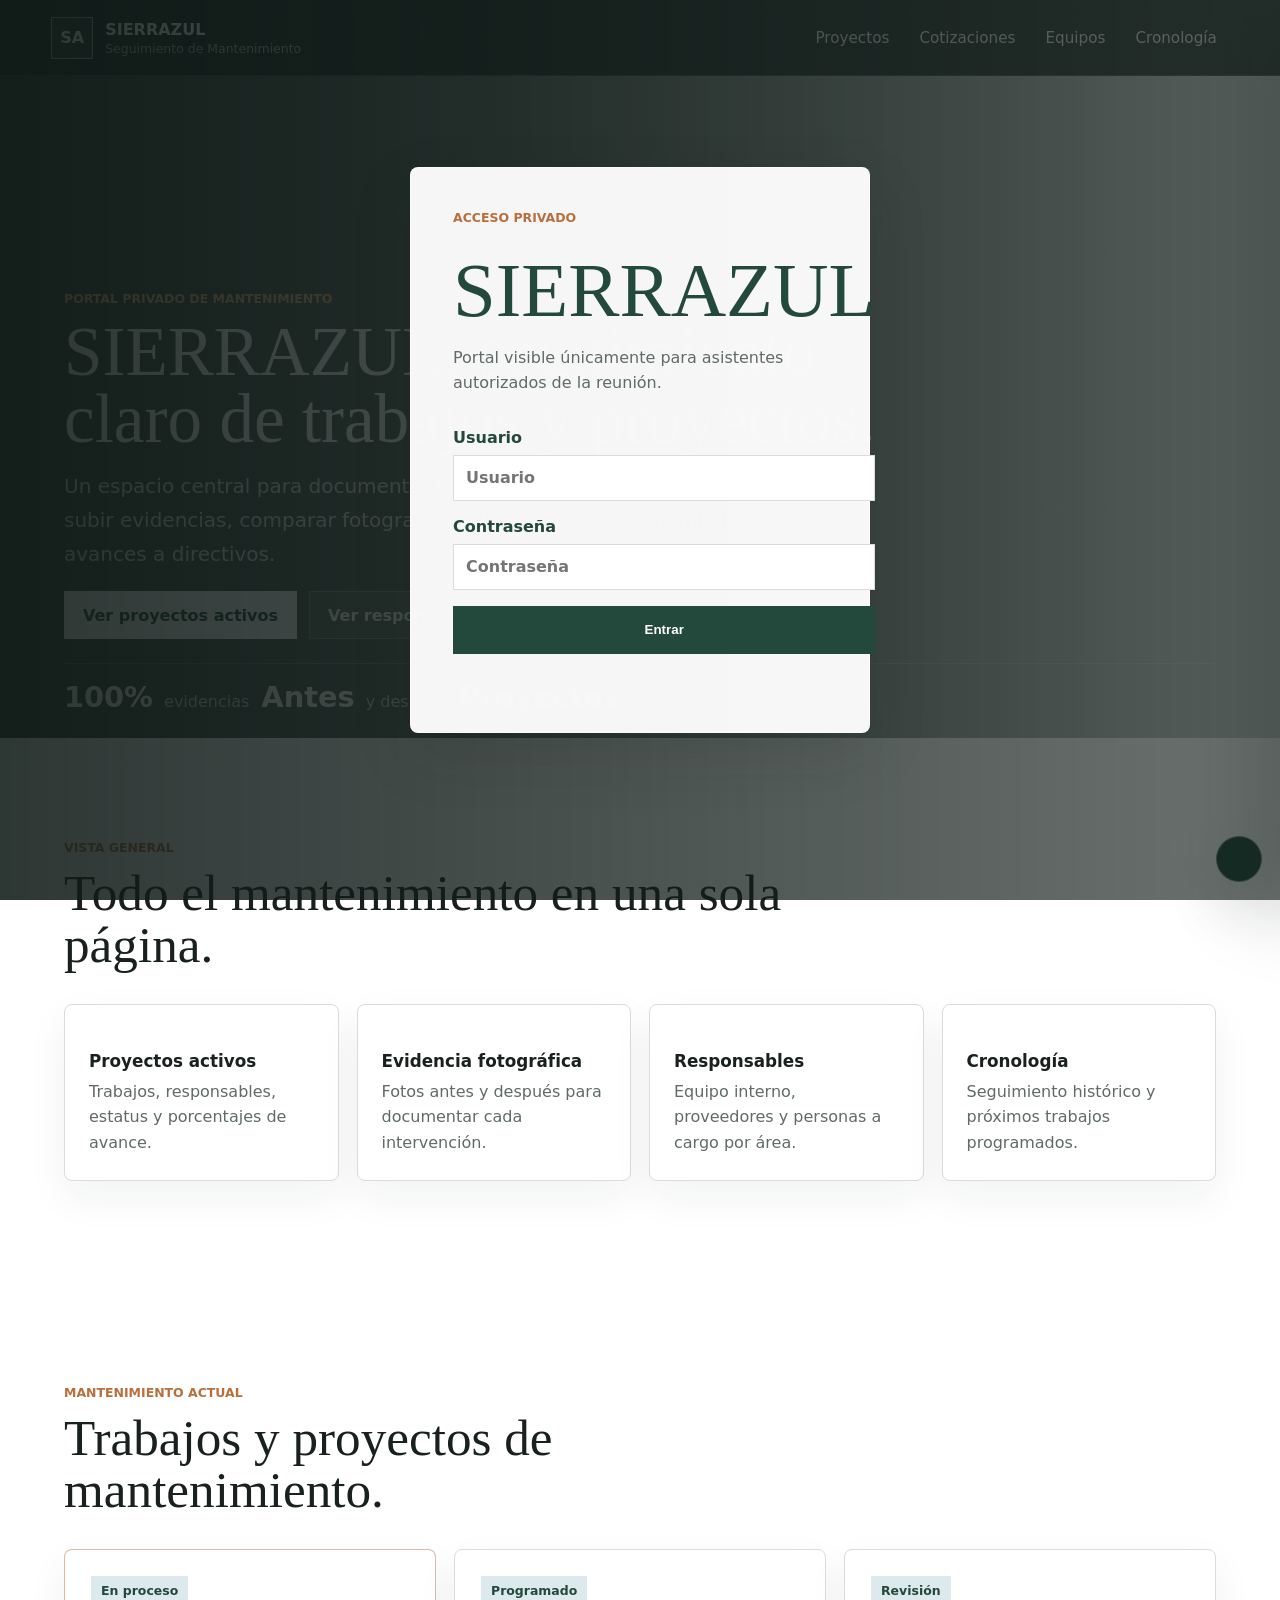
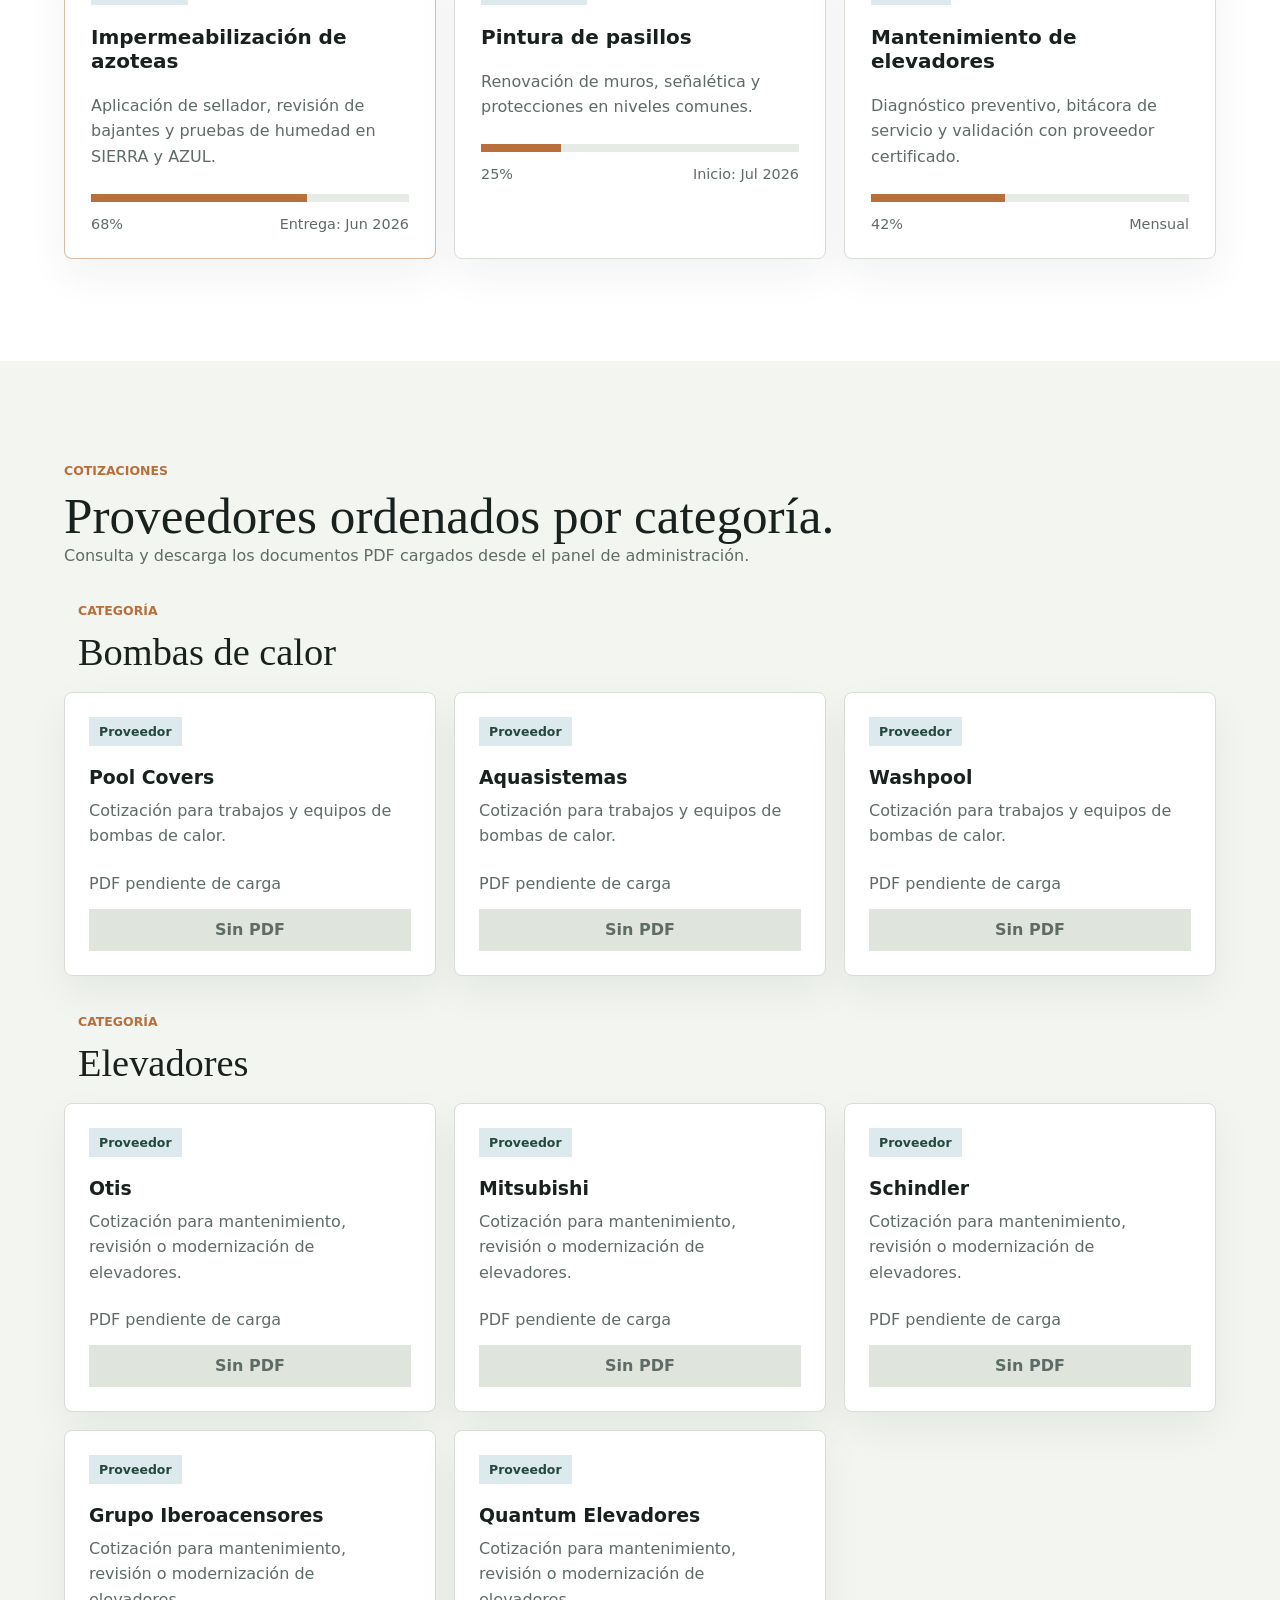
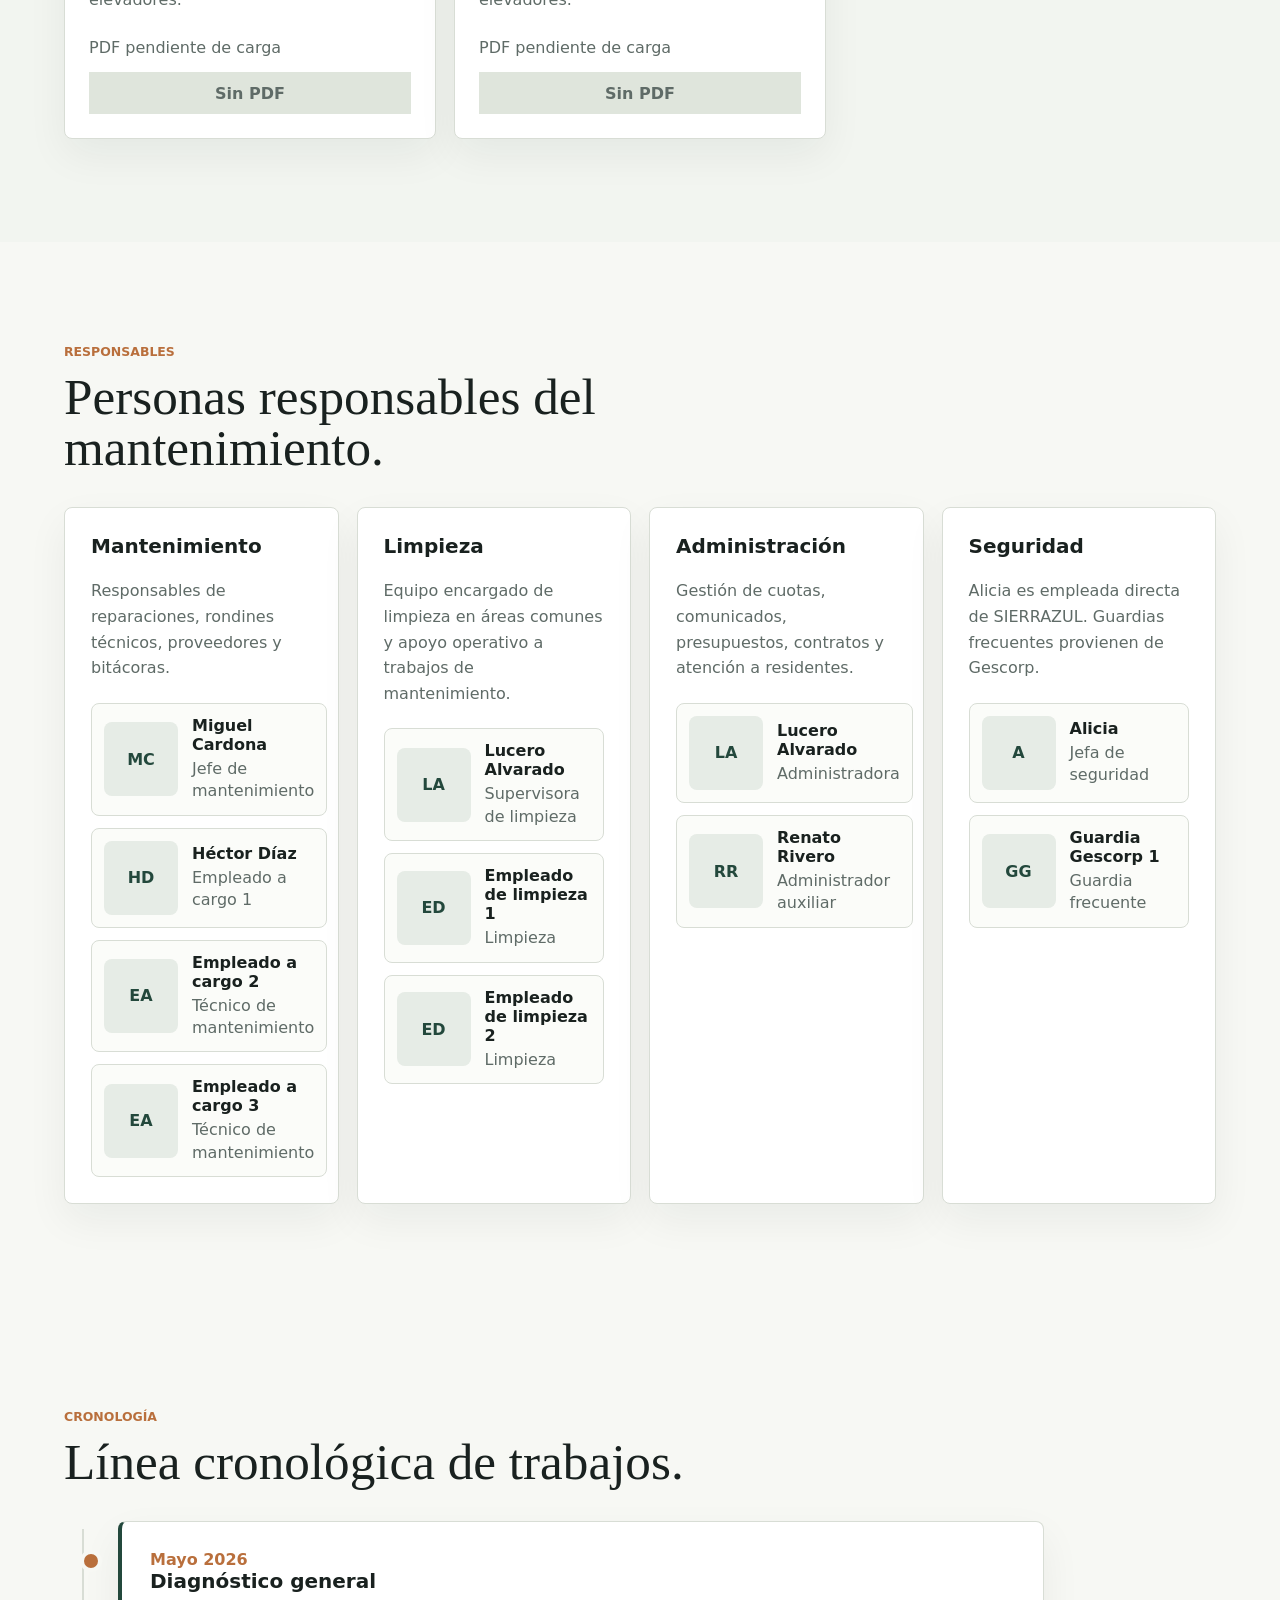
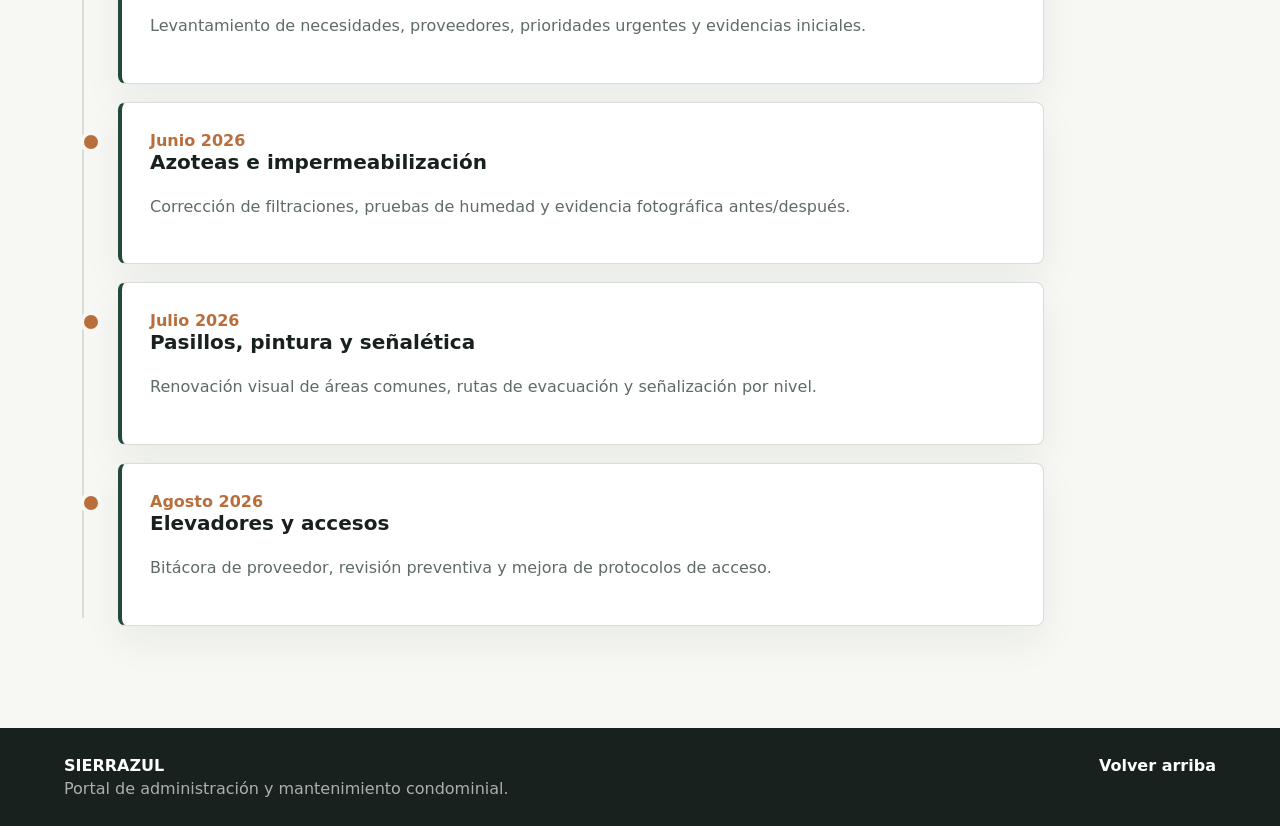
==== commit 7fc46c6f: "Add files via upload" ====
--- a/index.html
+++ b/index.html
@@ -6,7 +6,7 @@
   <title>SIERRAZUL | Mantenimiento</title>
   <link rel="preconnect" href="https://images.unsplash.com" />
   <link rel="preconnect" href="https://unpkg.com" />
-  <link rel="stylesheet" href="styles.css" />
+  <link rel="stylesheet" href="styles.css?v=18" />
 </head>
 <body class="site-locked">
   <section class="access-gate" aria-label="Acceso privado">
@@ -76,6 +76,7 @@
       </button>
       <div class="nav-links">
         <a href="#proyectos">Proyectos</a>
+        <a href="#cotizaciones">Cotizaciones</a>
         <a href="#equipos">Equipos</a>
         <a href="#plan">Cronología</a>
       </div>
@@ -186,6 +187,110 @@
           <div class="project-photo-preview" data-gallery-preview="before"></div>
           <div class="project-photo-preview" data-gallery-preview="after"></div>
         </article>
+      </div>
+    </section>
+
+    <section class="section quote-section" id="cotizaciones">
+      <div class="section-heading">
+        <p class="eyebrow">Cotizaciones</p>
+        <h2>Proveedores ordenados por categoría.</h2>
+        <p>Consulta y descarga los documentos PDF cargados desde el panel de administración.</p>
+      </div>
+
+      <div class="quote-category" data-quote-category="bombas-calor">
+        <div class="quote-category-heading">
+          <i data-lucide="waves"></i>
+          <div>
+            <p class="eyebrow">Categoría</p>
+            <h3>Bombas de calor</h3>
+          </div>
+        </div>
+        <div class="quote-grid">
+          <article class="quote-card" data-quote-id="pool-covers" data-category="Bombas de calor" data-provider="Pool Covers">
+            <span class="status">Proveedor</span>
+            <h4>Pool Covers</h4>
+            <p>Cotización para trabajos y equipos de bombas de calor.</p>
+            <footer>
+              <span class="quote-meta">PDF pendiente de carga</span>
+              <button class="quote-download disabled" type="button" aria-disabled="true">Sin PDF</button>
+            </footer>
+          </article>
+          <article class="quote-card" data-quote-id="aquasistemas" data-category="Bombas de calor" data-provider="Aquasistemas">
+            <span class="status">Proveedor</span>
+            <h4>Aquasistemas</h4>
+            <p>Cotización para trabajos y equipos de bombas de calor.</p>
+            <footer>
+              <span class="quote-meta">PDF pendiente de carga</span>
+              <button class="quote-download disabled" type="button" aria-disabled="true">Sin PDF</button>
+            </footer>
+          </article>
+          <article class="quote-card" data-quote-id="washpool" data-category="Bombas de calor" data-provider="Washpool">
+            <span class="status">Proveedor</span>
+            <h4>Washpool</h4>
+            <p>Cotización para trabajos y equipos de bombas de calor.</p>
+            <footer>
+              <span class="quote-meta">PDF pendiente de carga</span>
+              <button class="quote-download disabled" type="button" aria-disabled="true">Sin PDF</button>
+            </footer>
+          </article>
+        </div>
+      </div>
+
+      <div class="quote-category" data-quote-category="elevadores">
+        <div class="quote-category-heading">
+          <i data-lucide="arrow-up-down"></i>
+          <div>
+            <p class="eyebrow">Categoría</p>
+            <h3>Elevadores</h3>
+          </div>
+        </div>
+        <div class="quote-grid">
+          <article class="quote-card" data-quote-id="otis" data-category="Elevadores" data-provider="Otis">
+            <span class="status">Proveedor</span>
+            <h4>Otis</h4>
+            <p>Cotización para mantenimiento, revisión o modernización de elevadores.</p>
+            <footer>
+              <span class="quote-meta">PDF pendiente de carga</span>
+              <button class="quote-download disabled" type="button" aria-disabled="true">Sin PDF</button>
+            </footer>
+          </article>
+          <article class="quote-card" data-quote-id="mitsubishi" data-category="Elevadores" data-provider="Mitsubishi">
+            <span class="status">Proveedor</span>
+            <h4>Mitsubishi</h4>
+            <p>Cotización para mantenimiento, revisión o modernización de elevadores.</p>
+            <footer>
+              <span class="quote-meta">PDF pendiente de carga</span>
+              <button class="quote-download disabled" type="button" aria-disabled="true">Sin PDF</button>
+            </footer>
+          </article>
+          <article class="quote-card" data-quote-id="schindler" data-category="Elevadores" data-provider="Schindler">
+            <span class="status">Proveedor</span>
+            <h4>Schindler</h4>
+            <p>Cotización para mantenimiento, revisión o modernización de elevadores.</p>
+            <footer>
+              <span class="quote-meta">PDF pendiente de carga</span>
+              <button class="quote-download disabled" type="button" aria-disabled="true">Sin PDF</button>
+            </footer>
+          </article>
+          <article class="quote-card" data-quote-id="grupo-iberoacensores" data-category="Elevadores" data-provider="Grupo Iberoacensores">
+            <span class="status">Proveedor</span>
+            <h4>Grupo Iberoacensores</h4>
+            <p>Cotización para mantenimiento, revisión o modernización de elevadores.</p>
+            <footer>
+              <span class="quote-meta">PDF pendiente de carga</span>
+              <button class="quote-download disabled" type="button" aria-disabled="true">Sin PDF</button>
+            </footer>
+          </article>
+          <article class="quote-card" data-quote-id="quantum-elevadores" data-category="Elevadores" data-provider="Quantum Elevadores">
+            <span class="status">Proveedor</span>
+            <h4>Quantum Elevadores</h4>
+            <p>Cotización para mantenimiento, revisión o modernización de elevadores.</p>
+            <footer>
+              <span class="quote-meta">PDF pendiente de carga</span>
+              <button class="quote-download disabled" type="button" aria-disabled="true">Sin PDF</button>
+            </footer>
+          </article>
+        </div>
       </div>
     </section>
 
@@ -503,10 +608,33 @@
     <a href="#inicio">Volver arriba</a>
   </footer>
 
+  <div class="pdf-modal" hidden aria-hidden="true">
+    <div class="pdf-dialog" role="dialog" aria-modal="true" aria-labelledby="pdf-title">
+      <div class="pdf-head">
+        <div>
+          <p class="eyebrow">Visualizador</p>
+          <h2 id="pdf-title" data-pdf-title>Documento PDF</h2>
+        </div>
+        <button class="icon-button pdf-close" type="button" aria-label="Cerrar visor">
+          <i data-lucide="x"></i>
+        </button>
+      </div>
+      <div class="pdf-stage">
+        <canvas data-pdf-canvas></canvas>
+        <p class="pdf-message" data-pdf-message></p>
+      </div>
+      <div class="pdf-controls">
+        <button type="button" data-pdf-prev>Anterior</button>
+        <span data-pdf-pages>Página 1 de 1</span>
+        <button type="button" data-pdf-next>Siguiente</button>
+      </div>
+    </div>
+  </div>
+
   <script src="https://unpkg.com/lucide@latest/dist/umd/lucide.min.js"></script>
   <script src="https://cdn.jsdelivr.net/npm/@supabase/supabase-js@2"></script>
   <script src="config.js"></script>
-  <script src="cloud-sync.js"></script>
-  <script src="script.js"></script>
+  <script src="cloud-sync.js?v=15"></script>
+  <script src="script.js?v=18"></script>
 </body>
 </html>
--- a/styles.css
+++ b/styles.css
@@ -288,6 +288,78 @@
 body.admin-mode .upload-pair,
 body.admin-mode .profile-upload {
   display: grid;
+}
+
+.security-watermark {
+  display: none;
+}
+
+.security-watermark span {
+  white-space: nowrap;
+}
+
+.site-locked .security-watermark,
+.site-locked .security-shield {
+  display: none;
+}
+
+.security-shield {
+  position: fixed;
+  inset: 0;
+  z-index: 90;
+  display: none;
+  place-items: center;
+  padding: 24px;
+  background: rgba(9, 21, 18, 0.86);
+  color: #fff;
+  text-align: center;
+}
+
+.security-shield strong {
+  display: block;
+  margin-bottom: 10px;
+  font-family: Georgia, "Times New Roman", serif;
+  font-size: clamp(2rem, 5vw, 4rem);
+  font-weight: 500;
+}
+
+.security-shield span {
+  color: rgba(255, 255, 255, 0.74);
+  line-height: 1.6;
+}
+
+body.security-alert .security-shield,
+body.security-paused .security-shield,
+body.security-printing .security-shield {
+  display: grid;
+}
+
+body.security-paused main,
+body.security-paused header,
+body.security-paused footer,
+body.security-paused .pdf-modal,
+body.security-capture main,
+body.security-capture header,
+body.security-capture footer,
+body.security-capture .pdf-modal {
+  filter: blur(18px);
+}
+
+@media print {
+  body * {
+    visibility: hidden !important;
+  }
+
+  .security-shield,
+  .security-shield * {
+    visibility: visible !important;
+  }
+
+  .security-shield {
+    display: grid !important;
+    background: #fff;
+    color: #0f231e;
+  }
 }
 
 .project-card .admin-progress,
@@ -496,6 +568,7 @@
 .metric-grid,
 .team-grid,
 .amenity-grid,
+.quote-grid,
 .project-board,
 .tower-grid {
   display: grid;
@@ -665,6 +738,185 @@
   gap: 12px;
   color: var(--muted);
   font-size: 0.9rem;
+}
+
+.quote-section {
+  background: #f2f5f0;
+}
+
+.quote-category + .quote-category {
+  margin-top: 38px;
+}
+
+.quote-category-heading {
+  display: flex;
+  align-items: center;
+  gap: 14px;
+  margin-bottom: 18px;
+}
+
+.quote-category-heading svg {
+  width: 42px;
+  height: 42px;
+  padding: 10px;
+  color: var(--green);
+  background: var(--surface);
+  border: 1px solid var(--line);
+  border-radius: 8px;
+}
+
+.quote-category-heading h3 {
+  margin: 2px 0 0;
+  font-family: Georgia, "Times New Roman", serif;
+  font-size: clamp(1.65rem, 3vw, 2.5rem);
+  font-weight: 500;
+}
+
+.quote-grid {
+  grid-template-columns: repeat(3, minmax(0, 1fr));
+}
+
+.quote-card {
+  padding: 24px;
+  background: var(--surface);
+  border: 1px solid var(--line);
+  border-radius: 8px;
+  box-shadow: 0 16px 42px rgba(24, 33, 31, 0.06);
+}
+
+.quote-card h4 {
+  margin: 0 0 10px;
+  font-size: 1.18rem;
+}
+
+.quote-card p,
+.quote-meta {
+  color: var(--muted);
+  line-height: 1.6;
+}
+
+.quote-card footer {
+  display: grid;
+  gap: 12px;
+  margin-top: 22px;
+}
+
+.quote-download {
+  display: inline-flex;
+  justify-content: center;
+  align-items: center;
+  min-height: 42px;
+  padding: 10px 14px;
+  border: 0;
+  background: var(--green);
+  color: #fff;
+  cursor: pointer;
+  font: inherit;
+  font-weight: 800;
+  text-align: center;
+}
+
+.quote-download.disabled {
+  pointer-events: none;
+  background: #dfe5dc;
+  color: var(--muted);
+}
+
+.pdf-modal {
+  position: fixed;
+  inset: 0;
+  z-index: 70;
+  display: grid;
+  place-items: center;
+  padding: 22px;
+  background: rgba(11, 22, 19, 0.72);
+}
+
+.pdf-modal[hidden] {
+  display: none;
+}
+
+.pdf-dialog {
+  width: min(960px, 100%);
+  max-height: min(92vh, 920px);
+  display: grid;
+  grid-template-rows: auto minmax(0, 1fr) auto;
+  background: var(--surface);
+  border: 1px solid var(--line);
+  border-radius: 8px;
+  box-shadow: 0 28px 80px rgba(11, 22, 19, 0.34);
+  overflow: hidden;
+}
+
+.pdf-head,
+.pdf-controls {
+  display: flex;
+  align-items: center;
+  justify-content: space-between;
+  gap: 16px;
+  padding: 18px 22px;
+  border-bottom: 1px solid var(--line);
+}
+
+.pdf-head h2 {
+  margin: 2px 0 0;
+  font-family: Georgia, "Times New Roman", serif;
+  font-size: clamp(1.35rem, 3vw, 2rem);
+  font-weight: 500;
+}
+
+.pdf-close {
+  flex: 0 0 auto;
+}
+
+.pdf-stage {
+  min-height: 360px;
+  display: grid;
+  place-items: center;
+  padding: 22px;
+  overflow: auto;
+  background: #eef2eb;
+}
+
+.pdf-stage canvas {
+  max-width: 100%;
+  height: auto;
+  background: #fff;
+  box-shadow: 0 12px 34px rgba(24, 33, 31, 0.12);
+}
+
+.pdf-message {
+  max-width: 560px;
+  color: var(--muted);
+  line-height: 1.6;
+  text-align: center;
+}
+
+.pdf-controls {
+  border-top: 1px solid var(--line);
+  border-bottom: 0;
+}
+
+.pdf-controls button {
+  min-width: 120px;
+  min-height: 42px;
+  border: 0;
+  background: var(--green);
+  color: #fff;
+  cursor: pointer;
+  font-weight: 800;
+}
+
+.pdf-controls button:disabled {
+  cursor: not-allowed;
+  background: #dfe5dc;
+  color: var(--muted);
+}
+
+.pdf-controls span {
+  color: var(--muted);
+  font-weight: 800;
+  text-align: center;
 }
 
 .upload-pair {
@@ -1030,6 +1282,7 @@
   .section-heading.split,
   .tower-grid,
   .project-board,
+  .quote-grid,
   .team-grid,
   .amenity-detail-grid,
   .upload-pair {
@@ -1070,9 +1323,20 @@
   .metric-grid,
   .amenity-grid,
   .gallery-strip,
+  .quote-grid,
   .pool-gallery,
   .upload-pair {
     grid-template-columns: 1fr;
+  }
+
+  .pdf-head,
+  .pdf-controls {
+    align-items: stretch;
+    flex-direction: column;
+  }
+
+  .pdf-controls button {
+    width: 100%;
   }
 
   .gallery-strip img,
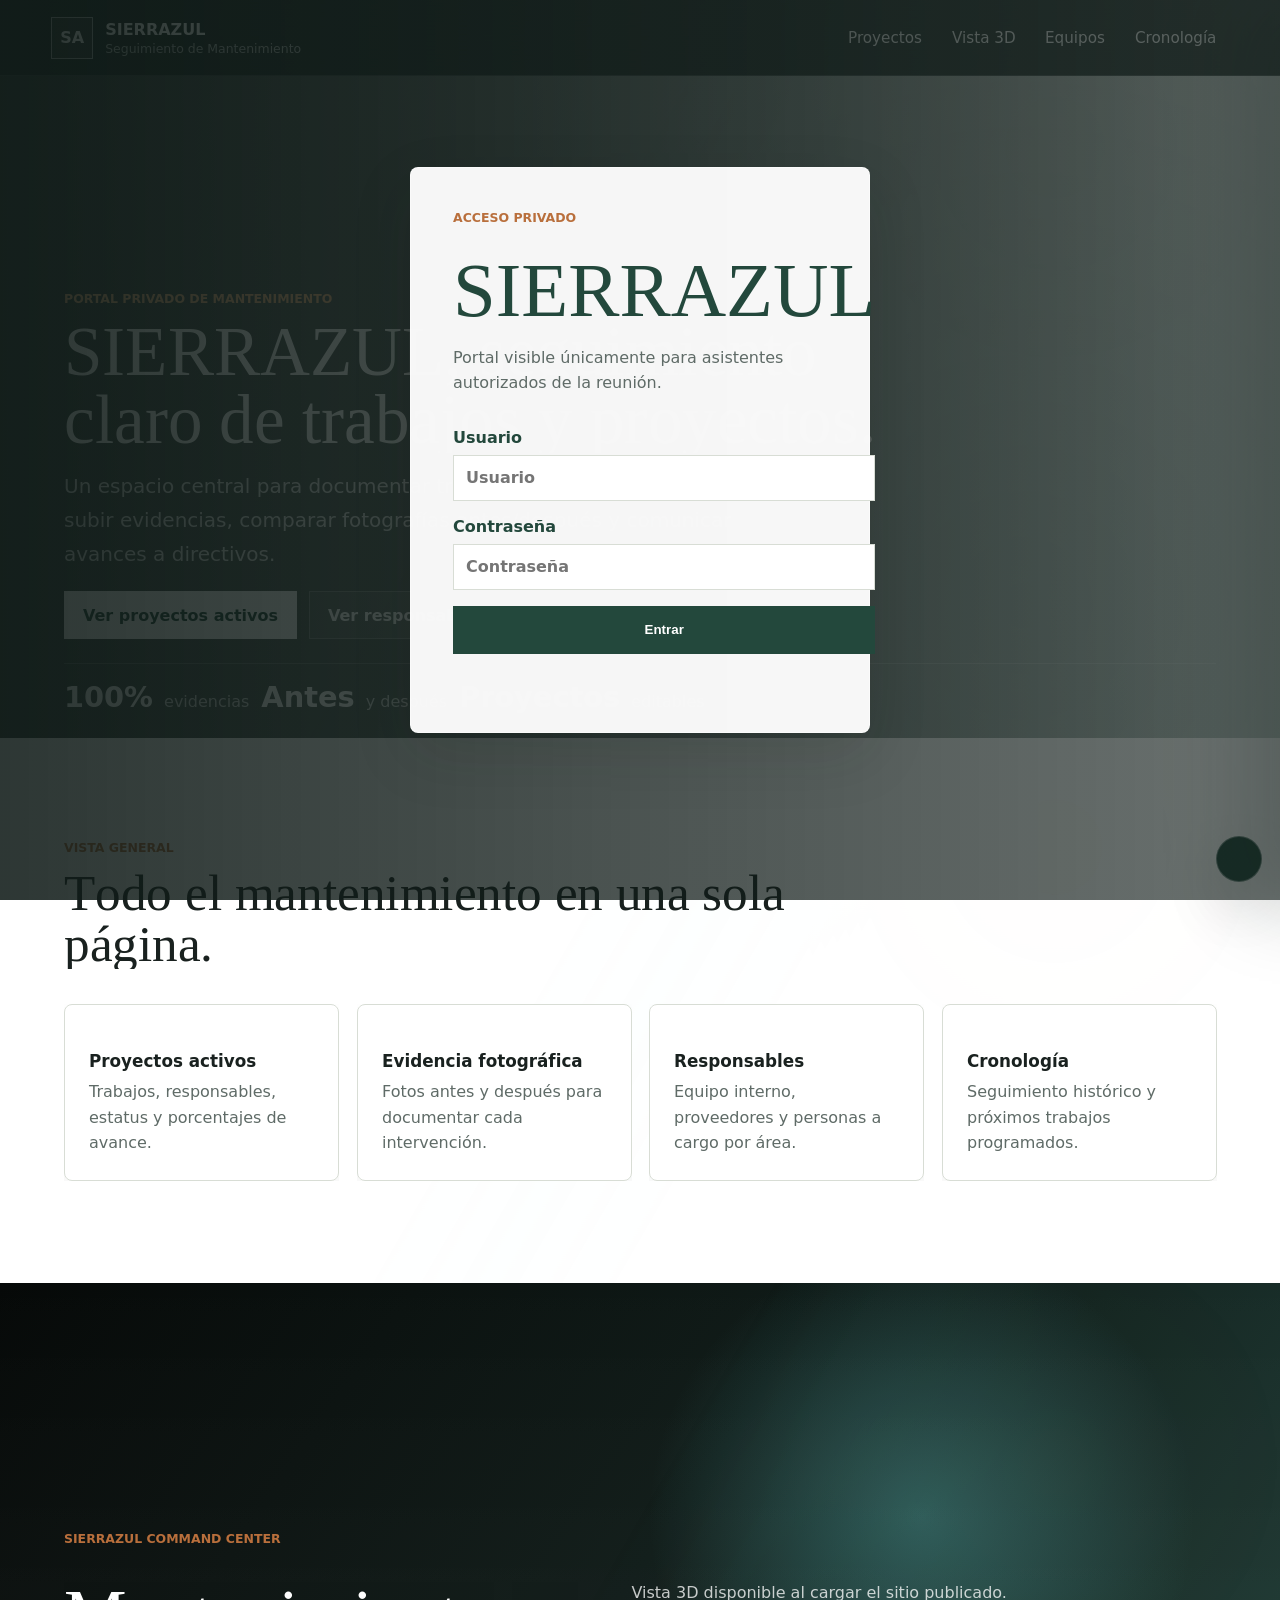
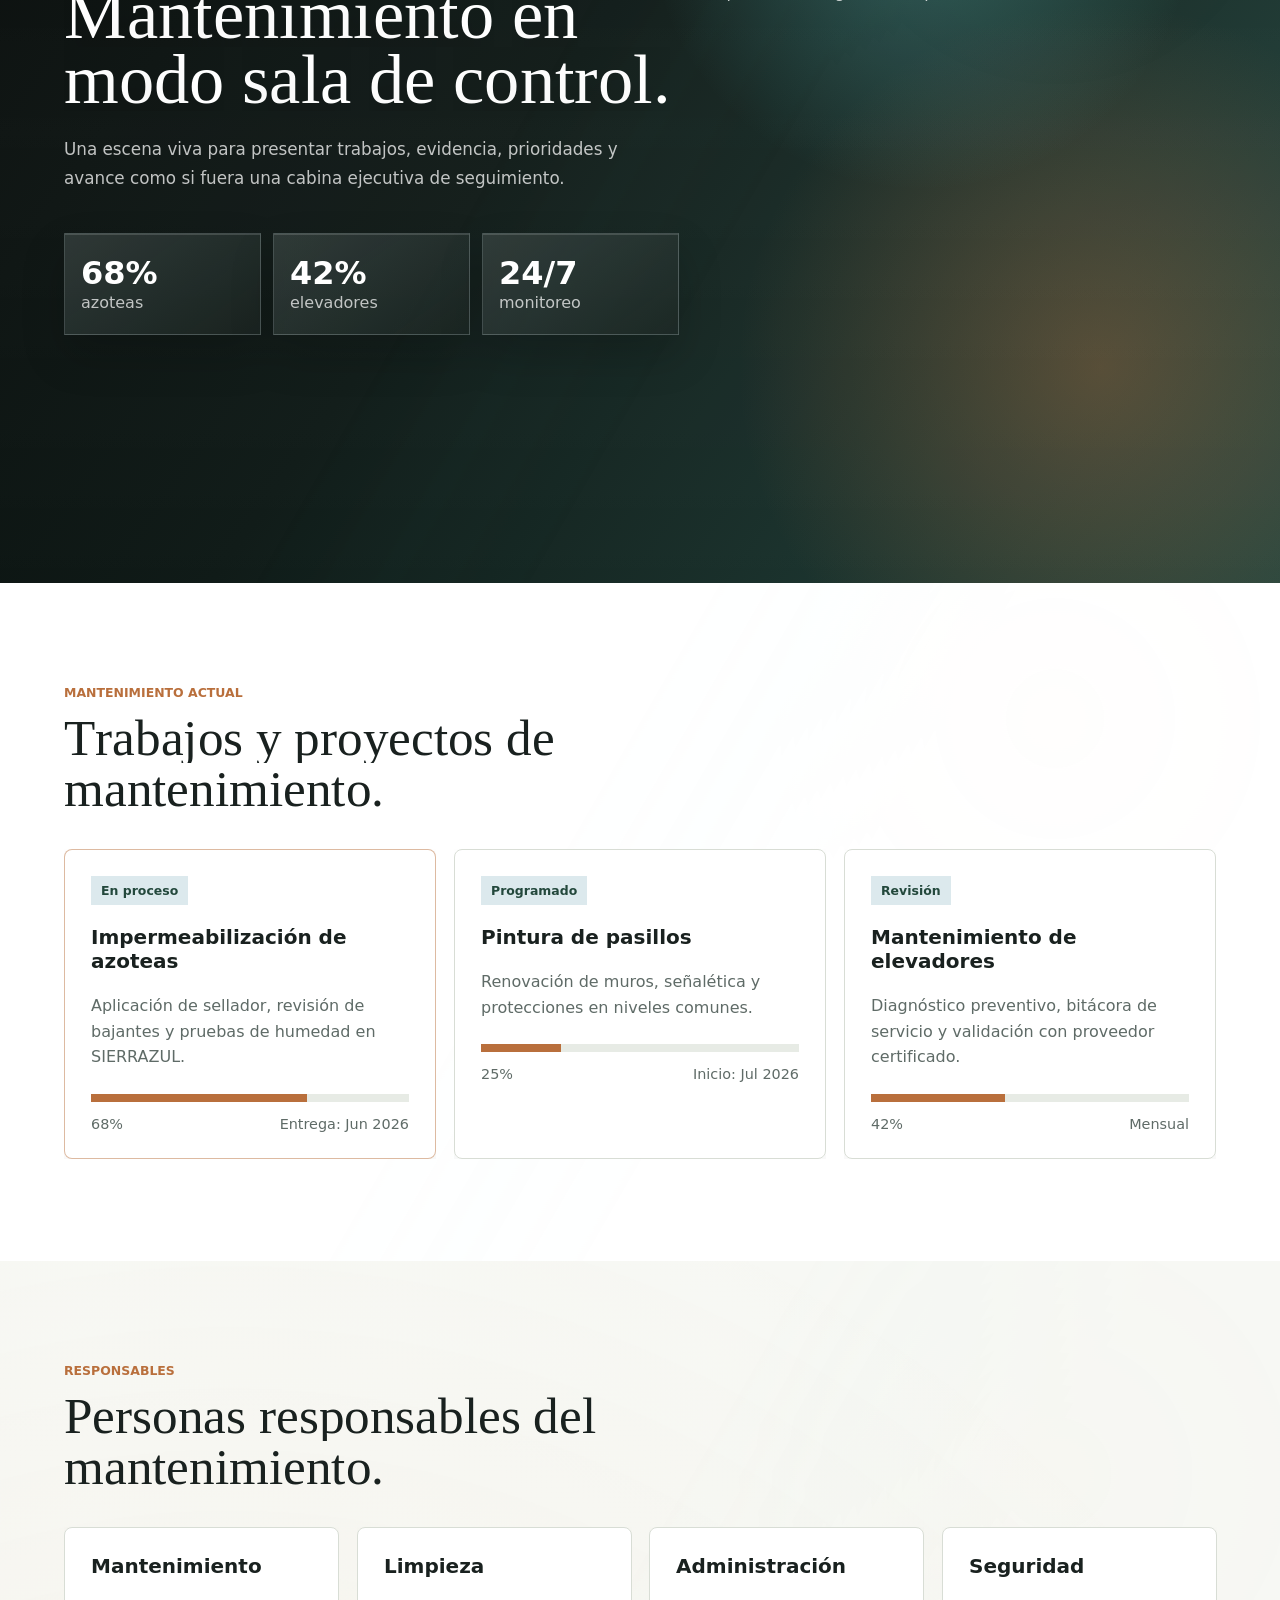
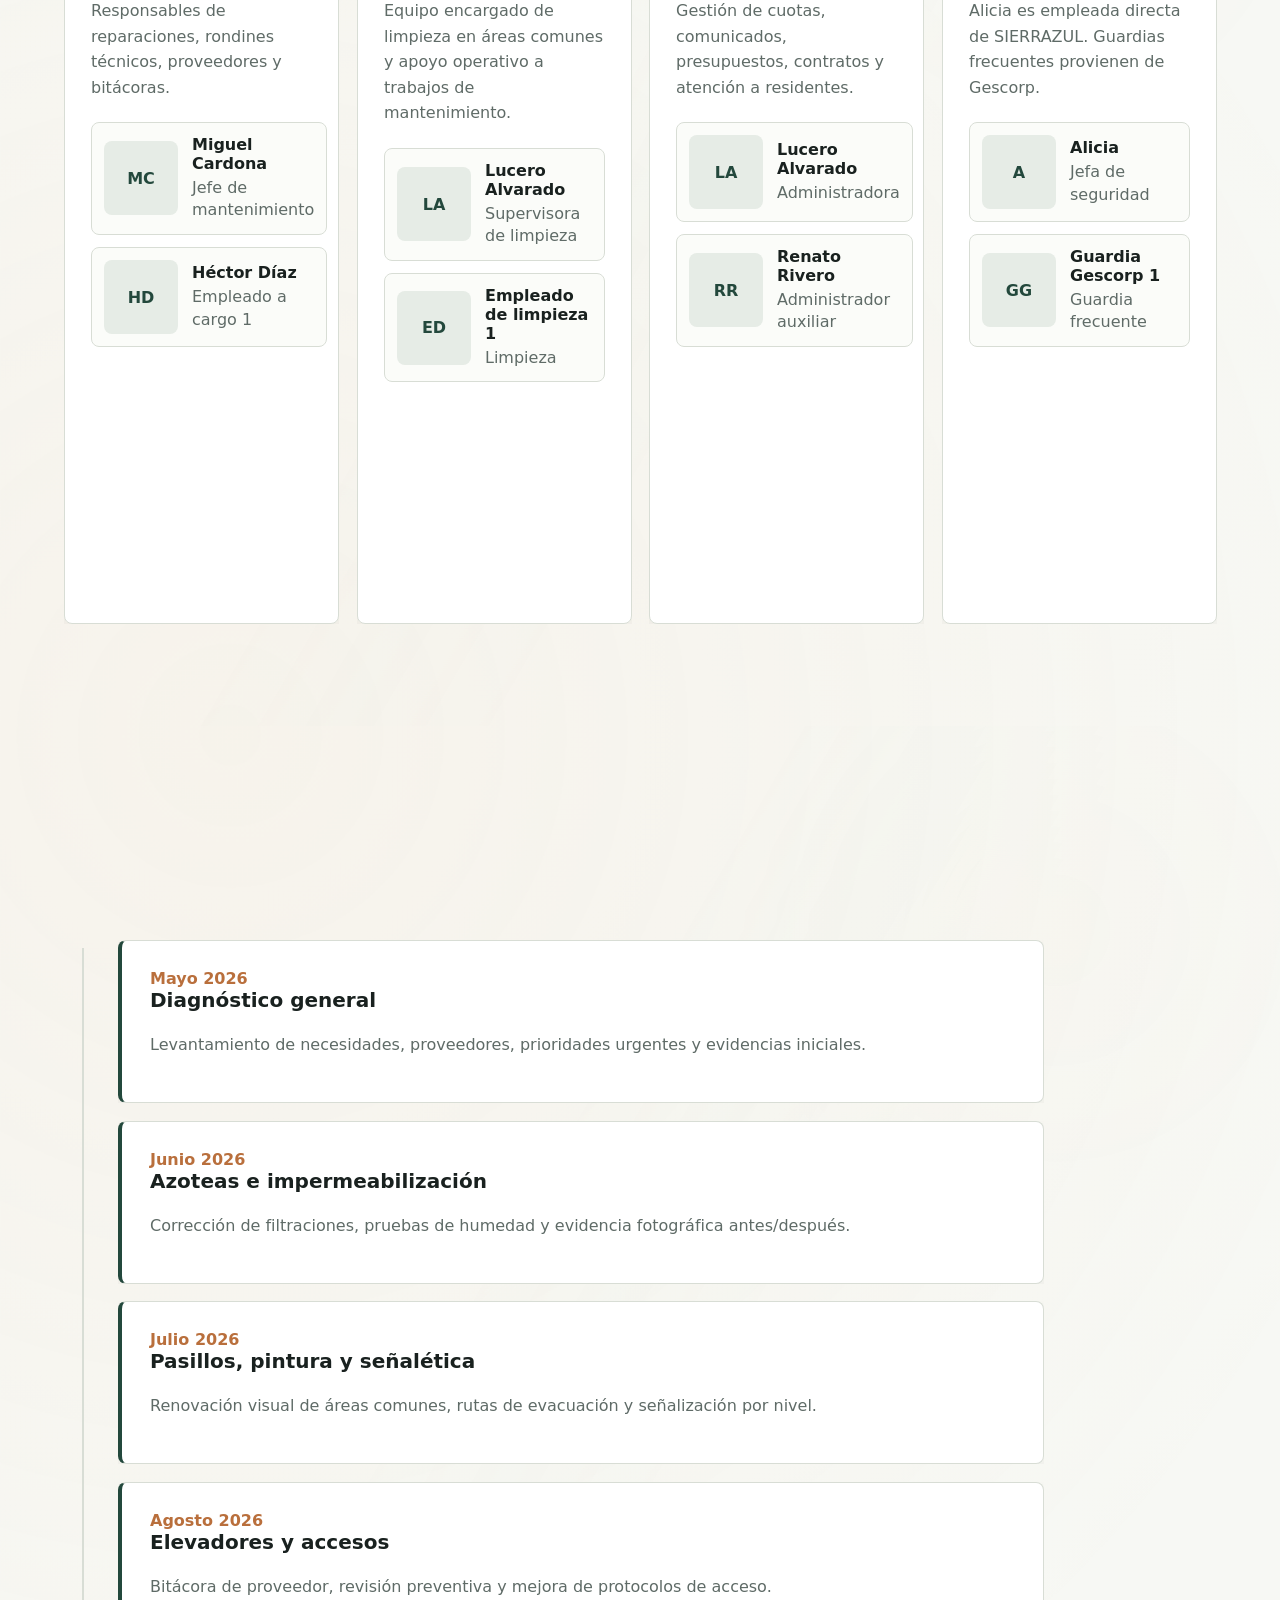
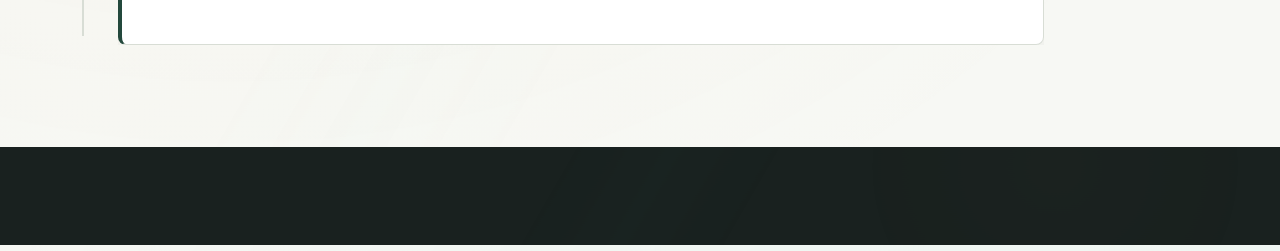
==== commit 2231dcc5: "Add files via upload" ====
--- a/index.html
+++ b/index.html
@@ -6,7 +6,9 @@
   <title>SIERRAZUL | Mantenimiento</title>
   <link rel="preconnect" href="https://images.unsplash.com" />
   <link rel="preconnect" href="https://unpkg.com" />
-  <link rel="stylesheet" href="styles.css?v=18" />
+  <link rel="preconnect" href="https://cdn.jsdelivr.net" />
+  <link rel="stylesheet" href="styles.css?v=34" />
+  <link rel="stylesheet" href="premium-motion.css?v=7" />
 </head>
 <body class="site-locked">
   <section class="access-gate" aria-label="Acceso privado">
@@ -76,7 +78,7 @@
       </button>
       <div class="nav-links">
         <a href="#proyectos">Proyectos</a>
-        <a href="#cotizaciones">Cotizaciones</a>
+        <a href="#vista-3d">Vista 3D</a>
         <a href="#equipos">Equipos</a>
         <a href="#plan">Cronología</a>
       </div>
@@ -133,6 +135,30 @@
       </div>
     </section>
 
+    <section class="maintenance-visual-section command-mode" id="vista-3d">
+      <div class="maintenance-visual-copy">
+        <p class="eyebrow">SIERRAZUL command center</p>
+        <h2>Mantenimiento en modo sala de control.</h2>
+        <p>
+          Una escena viva para presentar trabajos, evidencia, prioridades y avance
+          como si fuera una cabina ejecutiva de seguimiento.
+        </p>
+        <div class="visual-kpis" aria-label="Resumen visual">
+          <span><strong>68%</strong> azoteas</span>
+          <span><strong>42%</strong> elevadores</span>
+          <span><strong>24/7</strong> monitoreo</span>
+        </div>
+      </div>
+      <div class="maintenance-3d-scene" aria-label="Visualizacion 3D animada de mantenimiento">
+        <canvas id="maintenanceScene"></canvas>
+        <div class="scene-hud" aria-hidden="true">
+          <span class="hud-chip hud-chip-one">Evidencia antes / despues</span>
+          <span class="hud-chip hud-chip-two">Prioridad alta</span>
+          <span class="hud-chip hud-chip-three">Cierre documentado</span>
+        </div>
+      </div>
+    </section>
+
     <section class="section project-section" id="proyectos">
       <div class="section-heading split">
         <div>
@@ -148,7 +174,7 @@
         <article class="project-card active" data-project-id="azoteas">
           <span class="status project-status">En proceso</span>
           <h3>Impermeabilización de azoteas</h3>
-          <p>Aplicación de sellador, revisión de bajantes y pruebas de humedad en SIERRA y AZUL.</p>
+          <p>Aplicación de sellador, revisión de bajantes y pruebas de humedad en SIERRAZUL.</p>
           <div class="progress"><span style="width: 68%"></span></div>
           <footer><span class="progress-value">68%</span><span>Entrega: Jun 2026</span></footer>
           <div class="admin-progress" data-admin-only></div>
@@ -187,110 +213,6 @@
           <div class="project-photo-preview" data-gallery-preview="before"></div>
           <div class="project-photo-preview" data-gallery-preview="after"></div>
         </article>
-      </div>
-    </section>
-
-    <section class="section quote-section" id="cotizaciones">
-      <div class="section-heading">
-        <p class="eyebrow">Cotizaciones</p>
-        <h2>Proveedores ordenados por categoría.</h2>
-        <p>Consulta y descarga los documentos PDF cargados desde el panel de administración.</p>
-      </div>
-
-      <div class="quote-category" data-quote-category="bombas-calor">
-        <div class="quote-category-heading">
-          <i data-lucide="waves"></i>
-          <div>
-            <p class="eyebrow">Categoría</p>
-            <h3>Bombas de calor</h3>
-          </div>
-        </div>
-        <div class="quote-grid">
-          <article class="quote-card" data-quote-id="pool-covers" data-category="Bombas de calor" data-provider="Pool Covers">
-            <span class="status">Proveedor</span>
-            <h4>Pool Covers</h4>
-            <p>Cotización para trabajos y equipos de bombas de calor.</p>
-            <footer>
-              <span class="quote-meta">PDF pendiente de carga</span>
-              <button class="quote-download disabled" type="button" aria-disabled="true">Sin PDF</button>
-            </footer>
-          </article>
-          <article class="quote-card" data-quote-id="aquasistemas" data-category="Bombas de calor" data-provider="Aquasistemas">
-            <span class="status">Proveedor</span>
-            <h4>Aquasistemas</h4>
-            <p>Cotización para trabajos y equipos de bombas de calor.</p>
-            <footer>
-              <span class="quote-meta">PDF pendiente de carga</span>
-              <button class="quote-download disabled" type="button" aria-disabled="true">Sin PDF</button>
-            </footer>
-          </article>
-          <article class="quote-card" data-quote-id="washpool" data-category="Bombas de calor" data-provider="Washpool">
-            <span class="status">Proveedor</span>
-            <h4>Washpool</h4>
-            <p>Cotización para trabajos y equipos de bombas de calor.</p>
-            <footer>
-              <span class="quote-meta">PDF pendiente de carga</span>
-              <button class="quote-download disabled" type="button" aria-disabled="true">Sin PDF</button>
-            </footer>
-          </article>
-        </div>
-      </div>
-
-      <div class="quote-category" data-quote-category="elevadores">
-        <div class="quote-category-heading">
-          <i data-lucide="arrow-up-down"></i>
-          <div>
-            <p class="eyebrow">Categoría</p>
-            <h3>Elevadores</h3>
-          </div>
-        </div>
-        <div class="quote-grid">
-          <article class="quote-card" data-quote-id="otis" data-category="Elevadores" data-provider="Otis">
-            <span class="status">Proveedor</span>
-            <h4>Otis</h4>
-            <p>Cotización para mantenimiento, revisión o modernización de elevadores.</p>
-            <footer>
-              <span class="quote-meta">PDF pendiente de carga</span>
-              <button class="quote-download disabled" type="button" aria-disabled="true">Sin PDF</button>
-            </footer>
-          </article>
-          <article class="quote-card" data-quote-id="mitsubishi" data-category="Elevadores" data-provider="Mitsubishi">
-            <span class="status">Proveedor</span>
-            <h4>Mitsubishi</h4>
-            <p>Cotización para mantenimiento, revisión o modernización de elevadores.</p>
-            <footer>
-              <span class="quote-meta">PDF pendiente de carga</span>
-              <button class="quote-download disabled" type="button" aria-disabled="true">Sin PDF</button>
-            </footer>
-          </article>
-          <article class="quote-card" data-quote-id="schindler" data-category="Elevadores" data-provider="Schindler">
-            <span class="status">Proveedor</span>
-            <h4>Schindler</h4>
-            <p>Cotización para mantenimiento, revisión o modernización de elevadores.</p>
-            <footer>
-              <span class="quote-meta">PDF pendiente de carga</span>
-              <button class="quote-download disabled" type="button" aria-disabled="true">Sin PDF</button>
-            </footer>
-          </article>
-          <article class="quote-card" data-quote-id="grupo-iberoacensores" data-category="Elevadores" data-provider="Grupo Iberoacensores">
-            <span class="status">Proveedor</span>
-            <h4>Grupo Iberoacensores</h4>
-            <p>Cotización para mantenimiento, revisión o modernización de elevadores.</p>
-            <footer>
-              <span class="quote-meta">PDF pendiente de carga</span>
-              <button class="quote-download disabled" type="button" aria-disabled="true">Sin PDF</button>
-            </footer>
-          </article>
-          <article class="quote-card" data-quote-id="quantum-elevadores" data-category="Elevadores" data-provider="Quantum Elevadores">
-            <span class="status">Proveedor</span>
-            <h4>Quantum Elevadores</h4>
-            <p>Cotización para mantenimiento, revisión o modernización de elevadores.</p>
-            <footer>
-              <span class="quote-meta">PDF pendiente de carga</span>
-              <button class="quote-download disabled" type="button" aria-disabled="true">Sin PDF</button>
-            </footer>
-          </article>
-        </div>
       </div>
     </section>
 
@@ -608,33 +530,12 @@
     <a href="#inicio">Volver arriba</a>
   </footer>
 
-  <div class="pdf-modal" hidden aria-hidden="true">
-    <div class="pdf-dialog" role="dialog" aria-modal="true" aria-labelledby="pdf-title">
-      <div class="pdf-head">
-        <div>
-          <p class="eyebrow">Visualizador</p>
-          <h2 id="pdf-title" data-pdf-title>Documento PDF</h2>
-        </div>
-        <button class="icon-button pdf-close" type="button" aria-label="Cerrar visor">
-          <i data-lucide="x"></i>
-        </button>
-      </div>
-      <div class="pdf-stage">
-        <canvas data-pdf-canvas></canvas>
-        <p class="pdf-message" data-pdf-message></p>
-      </div>
-      <div class="pdf-controls">
-        <button type="button" data-pdf-prev>Anterior</button>
-        <span data-pdf-pages>Página 1 de 1</span>
-        <button type="button" data-pdf-next>Siguiente</button>
-      </div>
-    </div>
-  </div>
-
   <script src="https://unpkg.com/lucide@latest/dist/umd/lucide.min.js"></script>
   <script src="https://cdn.jsdelivr.net/npm/@supabase/supabase-js@2"></script>
+  <script src="https://unpkg.com/three@0.160.0/build/three.min.js"></script>
   <script src="config.js"></script>
   <script src="cloud-sync.js?v=15"></script>
-  <script src="script.js?v=18"></script>
+  <script src="script.js?v=34"></script>
+  <script src="premium-motion.js?v=7"></script>
 </body>
 </html>
--- a/styles.css
+++ b/styles.css
@@ -28,10 +28,21 @@
   color: var(--ink);
   background: var(--paper);
   font-family: Inter, ui-sans-serif, system-ui, -apple-system, BlinkMacSystemFont, "Segoe UI", sans-serif;
+  -webkit-touch-callout: none;
+  -webkit-user-select: none;
+  user-select: none;
 }
 
 body.panel-open {
   overflow: hidden;
+}
+
+input,
+textarea,
+select,
+[contenteditable="true"] {
+  -webkit-user-select: text;
+  user-select: text;
 }
 
 body.site-locked {
@@ -337,12 +348,14 @@
 body.security-paused main,
 body.security-paused header,
 body.security-paused footer,
-body.security-paused .pdf-modal,
 body.security-capture main,
 body.security-capture header,
 body.security-capture footer,
-body.security-capture .pdf-modal {
+body.security-mobile main,
+body.security-mobile header,
+body.security-mobile footer {
   filter: blur(18px);
+  transition: filter 160ms ease;
 }
 
 @media print {
@@ -538,6 +551,222 @@
   background: var(--surface);
 }
 
+.maintenance-visual-section {
+  position: relative;
+  min-height: min(820px, 100vh);
+  display: grid;
+  grid-template-columns: minmax(300px, 0.78fr) minmax(460px, 1.22fr);
+  align-items: stretch;
+  overflow: hidden;
+  color: #fff;
+  background:
+    radial-gradient(circle at 72% 26%, rgba(93, 193, 192, 0.34), transparent 24%),
+    radial-gradient(circle at 86% 76%, rgba(185, 111, 60, 0.36), transparent 28%),
+    linear-gradient(125deg, #060908 0%, #101b18 44%, #24463f 100%);
+}
+
+.maintenance-visual-section::before {
+  content: "";
+  position: absolute;
+  inset: 0;
+  pointer-events: none;
+  background:
+    linear-gradient(90deg, rgba(6, 9, 8, 0.94), rgba(6, 9, 8, 0.42) 48%, rgba(6, 9, 8, 0.08)),
+    linear-gradient(0deg, rgba(255, 255, 255, 0.04) 1px, transparent 1px),
+    linear-gradient(90deg, rgba(255, 255, 255, 0.045) 1px, transparent 1px);
+  background-size: auto, 64px 64px, 64px 64px;
+}
+
+.maintenance-visual-section::after {
+  content: "";
+  position: absolute;
+  inset: 0;
+  pointer-events: none;
+  background: linear-gradient(
+    180deg,
+    transparent 0%,
+    rgba(255, 255, 255, 0.06) 50%,
+    transparent 100%
+  );
+  mix-blend-mode: screen;
+  opacity: 0.42;
+  animation: hudScan 4.8s linear infinite;
+}
+
+.maintenance-visual-copy,
+.maintenance-3d-scene {
+  position: relative;
+  z-index: 1;
+}
+
+.maintenance-visual-copy {
+  display: grid;
+  align-content: center;
+  gap: 24px;
+  padding: clamp(58px, 8vw, 110px) clamp(22px, 5vw, 74px);
+}
+
+.maintenance-visual-copy h2 {
+  max-width: 660px;
+  margin: 0;
+  font-family: Georgia, "Times New Roman", serif;
+  font-size: clamp(2.6rem, 5.5vw, 6.4rem);
+  line-height: 0.92;
+  font-weight: 500;
+  letter-spacing: 0;
+  text-shadow: 0 20px 60px rgba(0, 0, 0, 0.4);
+}
+
+.maintenance-visual-copy p:not(.eyebrow) {
+  max-width: 590px;
+  color: rgba(255, 255, 255, 0.74);
+  font-size: 1.05rem;
+  line-height: 1.7;
+}
+
+.visual-kpis {
+  display: grid;
+  grid-template-columns: repeat(3, minmax(130px, 1fr));
+  gap: 12px;
+  max-width: 690px;
+}
+
+.visual-kpis span {
+  min-height: 102px;
+  display: grid;
+  align-content: center;
+  gap: 4px;
+  padding: 16px;
+  border: 1px solid rgba(220, 233, 237, 0.2);
+  background:
+    linear-gradient(145deg, rgba(220, 233, 237, 0.15), rgba(255, 255, 255, 0.035)),
+    rgba(16, 27, 24, 0.52);
+  color: rgba(255, 255, 255, 0.72);
+  backdrop-filter: blur(16px);
+  box-shadow: inset 0 1px rgba(255, 255, 255, 0.14), 0 20px 44px rgba(0, 0, 0, 0.18);
+}
+
+.visual-kpis strong {
+  display: block;
+  color: #fff;
+  font-size: 2rem;
+  line-height: 1;
+}
+
+.maintenance-3d-scene {
+  min-height: 720px;
+  overflow: hidden;
+}
+
+.maintenance-3d-scene canvas {
+  width: 100%;
+  height: 100%;
+  display: block;
+  touch-action: none;
+}
+
+.scene-hud {
+  position: absolute;
+  inset: 0;
+  z-index: 2;
+  pointer-events: none;
+}
+
+.hud-chip {
+  position: absolute;
+  min-width: 168px;
+  padding: 10px 12px;
+  border: 1px solid rgba(220, 233, 237, 0.24);
+  background: rgba(6, 9, 8, 0.38);
+  color: rgba(255, 255, 255, 0.82);
+  font-size: 0.78rem;
+  font-weight: 800;
+  text-transform: uppercase;
+  backdrop-filter: blur(12px);
+  box-shadow: 0 18px 50px rgba(0, 0, 0, 0.22);
+  animation: hudFloat 5s ease-in-out infinite;
+}
+
+.hud-chip::before {
+  content: "";
+  display: inline-block;
+  width: 7px;
+  height: 7px;
+  margin-right: 8px;
+  border-radius: 50%;
+  background: #f1b684;
+  box-shadow: 0 0 18px #f1b684;
+}
+
+.hud-chip-one {
+  right: 14%;
+  top: 18%;
+}
+
+.hud-chip-two {
+  right: 6%;
+  bottom: 28%;
+  animation-delay: -1.4s;
+}
+
+.hud-chip-three {
+  left: 12%;
+  bottom: 17%;
+  animation-delay: -2.8s;
+}
+
+.maintenance-3d-fallback {
+  min-height: 620px;
+  display: grid;
+  place-items: center;
+  padding: 28px;
+  color: rgba(255, 255, 255, 0.76);
+}
+
+.command-mode {
+  min-height: 100vh;
+  display: block;
+}
+
+.command-mode .maintenance-visual-copy {
+  width: min(58vw, 760px);
+  min-height: 100vh;
+  position: relative;
+  z-index: 4;
+}
+
+.command-mode .maintenance-3d-scene {
+  position: absolute;
+  inset: 0 0 0 28%;
+  z-index: 1;
+  min-height: auto;
+}
+
+.command-mode .scene-hud {
+  z-index: 5;
+}
+
+@keyframes hudScan {
+  0% {
+    transform: translateY(-100%);
+  }
+
+  100% {
+    transform: translateY(100%);
+  }
+}
+
+@keyframes hudFloat {
+  0%,
+  100% {
+    transform: translateY(0);
+  }
+
+  50% {
+    transform: translateY(-14px);
+  }
+}
+
 .section-heading {
   max-width: 820px;
   margin-bottom: 34px;
@@ -1280,6 +1509,7 @@
   }
 
   .section-heading.split,
+  .maintenance-visual-section,
   .tower-grid,
   .project-board,
   .quote-grid,
@@ -1293,6 +1523,29 @@
   .amenity-grid {
     grid-template-columns: repeat(2, minmax(0, 1fr));
   }
+
+  .maintenance-visual-section {
+    min-height: auto;
+  }
+
+  .command-mode {
+    min-height: 100vh;
+  }
+
+  .command-mode .maintenance-visual-copy {
+    width: 100%;
+    min-height: 100vh;
+    padding-bottom: 32vh;
+  }
+
+  .command-mode .maintenance-3d-scene {
+    inset: 30vh -24% 0 4%;
+    opacity: 0.94;
+  }
+
+  .maintenance-3d-scene {
+    min-height: 520px;
+  }
 }
 
 @media (max-width: 620px) {
@@ -1325,8 +1578,50 @@
   .gallery-strip,
   .quote-grid,
   .pool-gallery,
+  .visual-kpis,
   .upload-pair {
     grid-template-columns: 1fr;
+  }
+
+  .maintenance-visual-copy {
+    padding: 48px 20px 24px;
+  }
+
+  .command-mode .maintenance-visual-copy {
+    padding: 44px 20px 38vh;
+  }
+
+  .command-mode .maintenance-visual-copy h2 {
+    font-size: clamp(2rem, 11vw, 3.1rem);
+  }
+
+  .command-mode .visual-kpis {
+    grid-template-columns: repeat(3, minmax(0, 1fr)) !important;
+    gap: 8px;
+  }
+
+  .command-mode .visual-kpis span {
+    min-height: 76px;
+    padding: 10px;
+    font-size: 0.78rem;
+  }
+
+  .command-mode .visual-kpis strong {
+    font-size: 1.5rem;
+  }
+
+  .command-mode .maintenance-3d-scene {
+    inset: 44vh -62% 0 8%;
+    opacity: 0.56;
+  }
+
+  .hud-chip {
+    display: none;
+  }
+
+  .maintenance-3d-scene,
+  .maintenance-3d-fallback {
+    min-height: 420px;
   }
 
   .pdf-head,
@@ -1359,6 +1654,260 @@
   }
 }
 
+.scroll-progress {
+  position: fixed;
+  top: 0;
+  left: 0;
+  z-index: 90;
+  width: 100%;
+  height: 3px;
+  transform: scaleX(0);
+  transform-origin: left;
+  background: linear-gradient(90deg, #f1b684, #7fe7e3, #ffffff);
+  box-shadow: 0 0 24px rgba(127, 231, 227, 0.62);
+  pointer-events: none;
+}
+
+body.page-motion-ready::before {
+  content: "";
+  position: fixed;
+  inset: 0;
+  z-index: 4;
+  pointer-events: none;
+  opacity: 0.22;
+  background:
+    linear-gradient(120deg, transparent 0 42%, rgba(127, 231, 227, 0.12) 48%, transparent 54%),
+    radial-gradient(circle at calc(75% - (var(--page-scroll, 0) * 18%)) 20%, rgba(241, 182, 132, 0.18), transparent 18%);
+  mix-blend-mode: screen;
+  animation: pageLightSweep 9s ease-in-out infinite;
+}
+
+.motion-reveal {
+  opacity: 0;
+  transform: translateY(42px) scale(0.985);
+  filter: blur(10px);
+  transition:
+    opacity 800ms ease,
+    transform 900ms cubic-bezier(0.19, 1, 0.22, 1),
+    filter 900ms ease;
+  transition-delay: var(--motion-delay, 0ms);
+  will-change: opacity, transform, filter;
+}
+
+.motion-reveal.is-visible {
+  opacity: 1;
+  transform: translateY(0) scale(1);
+  filter: blur(0);
+}
+
+.motion-card {
+  position: relative;
+  overflow: hidden;
+  transform-style: preserve-3d;
+  transition:
+    transform 260ms ease,
+    border-color 260ms ease,
+    box-shadow 260ms ease;
+}
+
+.motion-card::after {
+  content: "";
+  position: absolute;
+  inset: 0;
+  pointer-events: none;
+  opacity: 0;
+  background: radial-gradient(circle at var(--shine-x, 50%) var(--shine-y, 50%), rgba(255, 255, 255, 0.28), transparent 30%);
+  transition: opacity 220ms ease;
+}
+
+.motion-card:hover {
+  transform: perspective(900px) rotateX(var(--tilt-x, 0deg)) rotateY(var(--tilt-y, 0deg)) translateY(-8px);
+  border-color: rgba(185, 111, 60, 0.42);
+  box-shadow: 0 26px 80px rgba(18, 28, 24, 0.18);
+}
+
+.motion-card:hover::after {
+  opacity: 1;
+}
+
+.hero-content.is-visible h1,
+.maintenance-visual-copy h2,
+.section-heading.is-visible h2 {
+  animation: titleBreath 5.6s ease-in-out infinite;
+}
+
+.hero-status.is-visible span,
+.visual-kpis span {
+  animation: panelPulse 4.8s ease-in-out infinite;
+}
+
+.hero-status.is-visible span:nth-child(2),
+.visual-kpis span:nth-child(2) {
+  animation-delay: -1.4s;
+}
+
+.hero-status.is-visible span:nth-child(3),
+.visual-kpis span:nth-child(3) {
+  animation-delay: -2.7s;
+}
+
+.metric-grid article.is-visible svg,
+.team-grid article.is-visible > svg {
+  animation: iconOrbit 3.6s ease-in-out infinite;
+}
+
+.project-card .progress {
+  overflow: hidden;
+  position: relative;
+}
+
+.project-card .progress::after {
+  content: "";
+  position: absolute;
+  inset: 0;
+  transform: translateX(-100%);
+  background: linear-gradient(90deg, transparent, rgba(255, 255, 255, 0.54), transparent);
+}
+
+.project-card.is-visible .progress::after {
+  animation: progressFlash 1.8s ease 500ms both;
+}
+
+.project-card .progress span {
+  transition: width 1.2s cubic-bezier(0.19, 1, 0.22, 1);
+}
+
+.person-card.is-visible .person-photo {
+  animation: photoPulse 4.2s ease-in-out infinite;
+}
+
+.amenity-card.is-visible img,
+.amenity-detail-grid.is-visible img {
+  animation: imageDrift 8s ease-in-out infinite;
+}
+
+.timeline::before {
+  transform: scaleY(0);
+  transform-origin: top;
+  transition: transform 1.3s ease;
+}
+
+.timeline.is-visible::before {
+  transform: scaleY(1);
+}
+
+.timeline article.is-visible::before {
+  animation: timelinePing 2.2s ease-out infinite;
+}
+
+.footer.motion-reveal,
+.footer .motion-reveal {
+  transition-delay: 0ms;
+}
+
+@keyframes pageLightSweep {
+  0%,
+  100% {
+    transform: translateX(-6%);
+  }
+
+  50% {
+    transform: translateX(6%);
+  }
+}
+
+@keyframes titleBreath {
+  0%,
+  100% {
+    text-shadow: 0 18px 60px rgba(0, 0, 0, 0.22);
+  }
+
+  50% {
+    text-shadow: 0 22px 72px rgba(127, 231, 227, 0.18);
+  }
+}
+
+@keyframes panelPulse {
+  0%,
+  100% {
+    box-shadow: inset 0 1px rgba(255, 255, 255, 0.14), 0 18px 42px rgba(0, 0, 0, 0.12);
+  }
+
+  50% {
+    box-shadow: inset 0 1px rgba(255, 255, 255, 0.22), 0 22px 58px rgba(127, 231, 227, 0.16);
+  }
+}
+
+@keyframes iconOrbit {
+  0%,
+  100% {
+    transform: translateY(0) rotate(0deg);
+  }
+
+  50% {
+    transform: translateY(-6px) rotate(5deg);
+  }
+}
+
+@keyframes progressFlash {
+  0% {
+    transform: translateX(-100%);
+  }
+
+  100% {
+    transform: translateX(100%);
+  }
+}
+
+@keyframes photoPulse {
+  0%,
+  100% {
+    box-shadow: inset 0 0 0 1px rgba(185, 111, 60, 0.12), 0 0 0 rgba(127, 231, 227, 0);
+  }
+
+  50% {
+    box-shadow: inset 0 0 0 1px rgba(185, 111, 60, 0.28), 0 0 28px rgba(127, 231, 227, 0.18);
+  }
+}
+
+@keyframes imageDrift {
+  0%,
+  100% {
+    transform: scale(1);
+  }
+
+  50% {
+    transform: scale(1.045);
+  }
+}
+
+@keyframes timelinePing {
+  0% {
+    box-shadow: 0 0 0 0 rgba(185, 111, 60, 0.42);
+  }
+
+  100% {
+    box-shadow: 0 0 0 18px rgba(185, 111, 60, 0);
+  }
+}
+
+@media (prefers-reduced-motion: reduce) {
+  *,
+  *::before,
+  *::after {
+    animation-duration: 0.01ms !important;
+    animation-iteration-count: 1 !important;
+    scroll-behavior: auto !important;
+    transition-duration: 0.01ms !important;
+  }
+
+  .motion-reveal {
+    opacity: 1;
+    transform: none;
+    filter: none;
+  }
+}
+
 body:not(.admin-mode) [data-admin-only],
 body:not(.admin-mode) .upload-pair,
 body:not(.admin-mode) .profile-upload {
--- a/premium-motion.css
+++ b/premium-motion.css
@@ -0,0 +1,412 @@
+:root {
+  --premium-gold: #f1b684;
+  --premium-cyan: #7fe7e3;
+  --premium-ink: #060908;
+  --premium-glass: rgba(255, 255, 255, 0.08);
+  --premium-border: rgba(220, 233, 237, 0.22);
+  --premium-depth: 0;
+  --premium-velocity: 0;
+  --premium-radius: 8px;
+  --premium-ease: cubic-bezier(0.19, 1, 0.22, 1);
+  --premium-duration: 1.15s;
+}
+
+html.lenis,
+html.lenis body {
+  height: auto;
+}
+
+.lenis.lenis-smooth {
+  scroll-behavior: auto !important;
+}
+
+.lenis.lenis-smooth [data-lenis-prevent] {
+  overscroll-behavior: contain;
+}
+
+body.premium-motion {
+  background:
+    radial-gradient(circle at calc(80% - var(--premium-depth) * 18%) 12%, rgba(127, 231, 227, 0.11), transparent 28%),
+    radial-gradient(circle at calc(18% + var(--premium-depth) * 12%) 78%, rgba(241, 182, 132, 0.08), transparent 30%),
+    var(--paper);
+}
+
+body.premium-motion main,
+body.premium-motion .site-header,
+body.premium-motion .footer {
+  position: relative;
+  z-index: 3;
+}
+
+.premium-scroll-progress {
+  position: fixed;
+  top: 0;
+  left: 0;
+  z-index: 110;
+  width: 100%;
+  height: 3px;
+  transform: scaleX(0);
+  transform-origin: left;
+  background: linear-gradient(90deg, var(--premium-gold), var(--premium-cyan), #ffffff);
+  box-shadow: 0 0 28px rgba(127, 231, 227, 0.62);
+  pointer-events: none;
+}
+
+.premium-particles {
+  position: fixed;
+  inset: 0;
+  z-index: 2;
+  width: 100%;
+  height: 100%;
+  pointer-events: none;
+  mix-blend-mode: screen;
+  opacity: 0.58;
+}
+
+.motion-mobile .premium-particles,
+.motion-tablet .premium-particles {
+  opacity: 0.34;
+}
+
+.motion-low-power .premium-particles {
+  opacity: 0.18;
+}
+
+.site-locked .premium-particles,
+.site-locked .premium-scroll-progress,
+.site-locked .premium-cursor,
+.site-locked .premium-cursor-dot {
+  display: none;
+}
+
+.premium-cursor,
+.premium-cursor-dot {
+  position: fixed;
+  left: 0;
+  top: 0;
+  z-index: 130;
+  pointer-events: none;
+  border-radius: 999px;
+  transform: translate3d(-50%, -50%, 0);
+}
+
+.premium-cursor {
+  width: 46px;
+  height: 46px;
+  border: 1px solid rgba(127, 231, 227, 0.42);
+  background: radial-gradient(circle, rgba(127, 231, 227, 0.18), transparent 64%);
+  mix-blend-mode: screen;
+}
+
+.premium-cursor-dot {
+  width: 7px;
+  height: 7px;
+  background: var(--premium-gold);
+  box-shadow: 0 0 22px rgba(241, 182, 132, 0.9);
+}
+
+.pm-cinema-section {
+  position: relative;
+  isolation: isolate;
+}
+
+.pm-cinema-section::before {
+  content: "";
+  position: absolute;
+  inset: 0;
+  z-index: -1;
+  pointer-events: none;
+  opacity: calc(0.18 + var(--premium-depth) * 0.12);
+  background:
+    linear-gradient(120deg, transparent 0 40%, rgba(127, 231, 227, 0.08) 50%, transparent 61%),
+    radial-gradient(circle at 82% 20%, rgba(241, 182, 132, 0.08), transparent 24%);
+  transform: translate3d(calc(var(--premium-velocity) * 12px), 0, 0);
+}
+
+.pm-reveal,
+.pm-mask-reveal {
+  will-change: transform, opacity, filter, clip-path;
+}
+
+.premium-native .pm-reveal {
+  opacity: 0;
+  transform: translate3d(0, calc(var(--pm-direction, 1) * 76px), 0) scale(0.972);
+  filter: blur(18px);
+  clip-path: inset(8% 0 8% 0);
+  transition:
+    opacity var(--premium-duration) var(--premium-ease),
+    transform var(--premium-duration) var(--premium-ease),
+    filter var(--premium-duration) var(--premium-ease),
+    clip-path var(--premium-duration) var(--premium-ease);
+  transition-delay: var(--pm-delay, 0ms);
+}
+
+.motion-mobile .premium-native .pm-reveal,
+.motion-low-power .premium-native .pm-reveal {
+  transform: translate3d(0, calc(var(--pm-direction, 1) * 34px), 0) scale(0.992);
+  filter: blur(6px);
+  clip-path: inset(3% 0 3% 0);
+  transition-duration: 760ms;
+}
+
+.premium-native .pm-reveal.pm-native-visible {
+  opacity: 1;
+  transform: translate3d(0, 0, 0) scale(1);
+  filter: blur(0);
+  clip-path: inset(0 0 0 0);
+}
+
+.pm-mask-reveal {
+  clip-path: inset(0 0 100% 0);
+}
+
+.pm-text-ready {
+  overflow: hidden;
+}
+
+.pm-word {
+  display: inline-block;
+  white-space: nowrap;
+  overflow: hidden;
+  vertical-align: top;
+}
+
+.pm-char {
+  display: inline-block;
+  transform-origin: 50% 100%;
+  will-change: transform, opacity, filter;
+}
+
+.premium-native .pm-char {
+  opacity: 0;
+  transform: translate3d(0, 1.16em, 0) rotateX(-70deg);
+  filter: blur(12px);
+  transition:
+    opacity 900ms var(--premium-ease),
+    transform 1000ms var(--premium-ease),
+    filter 1000ms ease;
+  transition-delay: calc(var(--char-index, 0) * 16ms);
+}
+
+.motion-mobile .premium-native .pm-char,
+.motion-low-power .premium-native .pm-char {
+  filter: blur(4px);
+  transition-duration: 720ms;
+  transition-delay: calc(var(--char-index, 0) * 9ms);
+}
+
+.premium-native .pm-text-visible .pm-char {
+  opacity: 1;
+  transform: translate3d(0, 0, 0) rotateX(0);
+  filter: blur(0);
+}
+
+.pm-depth-card {
+  position: relative;
+  transform-style: preserve-3d;
+  will-change: transform;
+}
+
+.pm-depth-card::before {
+  content: "";
+  position: absolute;
+  inset: 0;
+  z-index: 1;
+  opacity: 0;
+  pointer-events: none;
+  background: radial-gradient(
+    circle at var(--pm-shine-x, 50%) var(--pm-shine-y, 50%),
+    rgba(255, 255, 255, 0.28),
+    transparent 34%
+  );
+  transition: opacity 280ms var(--premium-ease);
+}
+
+.pm-depth-card:hover::before {
+  opacity: 1;
+}
+
+.pm-floating-object {
+  animation: premiumFloat 6.5s ease-in-out infinite;
+}
+
+.motion-mobile .pm-floating-object {
+  animation-duration: 9s;
+}
+
+.motion-low-power .pm-floating-object {
+  animation: none;
+}
+
+.pm-floating-object:nth-child(2n) {
+  animation-delay: -1.6s;
+}
+
+.pm-floating-object:nth-child(3n) {
+  animation-delay: -3.1s;
+}
+
+.pm-magnetic {
+  will-change: transform;
+}
+
+.pm-lux-border {
+  position: relative;
+}
+
+.pm-lux-border::after {
+  content: "";
+  position: absolute;
+  inset: 0;
+  pointer-events: none;
+  border: 1px solid transparent;
+  border-radius: inherit;
+  background: linear-gradient(135deg, rgba(241, 182, 132, 0.6), rgba(127, 231, 227, 0.28), transparent) border-box;
+  mask: linear-gradient(#fff 0 0) padding-box, linear-gradient(#fff 0 0);
+  mask-composite: exclude;
+  opacity: 0;
+  transition: opacity 320ms var(--premium-ease);
+}
+
+.pm-lux-border:hover::after {
+  opacity: 1;
+}
+
+.pm-touch-active {
+  transform: translate3d(0, 2px, 0) scale(0.985) !important;
+  transition: transform 160ms var(--premium-ease) !important;
+}
+
+.project-board.pm-slider-3d {
+  perspective: 1400px;
+}
+
+.project-board.pm-slider-3d .project-card {
+  transform-origin: 50% 90%;
+}
+
+.timeline.pm-timeline-active::before {
+  transform-origin: top;
+}
+
+.premium-native .timeline.pm-timeline-active::before {
+  transform: scaleY(0);
+  transition: transform 1.5s var(--premium-ease);
+}
+
+.premium-native .timeline.pm-timeline-active.pm-timeline-visible::before {
+  transform: scaleY(1);
+}
+
+.premium-native .project-card .progress span {
+  transition: width 1.45s var(--premium-ease);
+}
+
+.maintenance-visual-section.command-mode {
+  perspective: 1600px;
+}
+
+.command-mode .maintenance-visual-copy {
+  transform: translate3d(0, calc(var(--premium-velocity) * -10px), 0);
+}
+
+.scene-hud .hud-chip {
+  transform: translate3d(calc(var(--premium-velocity) * 10px), 0, 0);
+}
+
+.premium-motion .primary-action,
+.premium-motion .secondary-action,
+.premium-motion .admin-launch,
+.premium-motion .icon-button,
+.premium-motion .secondary-link {
+  overflow: hidden;
+}
+
+.premium-motion .primary-action::before,
+.premium-motion .secondary-action::before,
+.premium-motion .admin-launch::before,
+.premium-motion .icon-button::before,
+.premium-motion .secondary-link::before {
+  content: "";
+  position: absolute;
+  inset: -60% -30%;
+  opacity: 0;
+  pointer-events: none;
+  background: linear-gradient(115deg, transparent, rgba(255, 255, 255, 0.38), transparent);
+  transform: translateX(-70%);
+  transition: opacity 260ms ease, transform 700ms var(--premium-ease);
+}
+
+.premium-motion .primary-action:hover::before,
+.premium-motion .secondary-action:hover::before,
+.premium-motion .admin-launch:hover::before,
+.premium-motion .icon-button:hover::before,
+.premium-motion .secondary-link:hover::before {
+  opacity: 1;
+  transform: translateX(70%);
+}
+
+@keyframes premiumFloat {
+  0%,
+  100% {
+    transform: translate3d(0, 0, 0);
+  }
+
+  50% {
+    transform: translate3d(0, -10px, 0);
+  }
+}
+
+@media (max-width: 760px) {
+  .premium-particles {
+    opacity: 0.34;
+  }
+
+  .premium-cursor,
+  .premium-cursor-dot {
+    display: none;
+  }
+
+  .pm-depth-card:hover {
+    transform: none !important;
+  }
+
+  .pm-depth-card,
+  .pm-magnetic,
+  .pm-reveal,
+  .pm-char {
+    will-change: auto;
+  }
+
+  .pm-cinema-section::before {
+    opacity: 0.1;
+  }
+}
+
+@media (max-width: 480px) {
+  body.premium-motion {
+    background: var(--paper);
+  }
+
+  .premium-native .pm-reveal {
+    transition-delay: calc(var(--pm-delay, 0ms) * 0.45);
+  }
+}
+
+@media (prefers-reduced-motion: reduce) {
+  .premium-particles,
+  .premium-cursor,
+  .premium-cursor-dot {
+    display: none;
+  }
+
+  .pm-reveal,
+  .pm-mask-reveal,
+  .pm-char,
+  .pm-word {
+    opacity: 1 !important;
+    transform: none !important;
+    filter: none !important;
+    clip-path: none !important;
+  }
+}
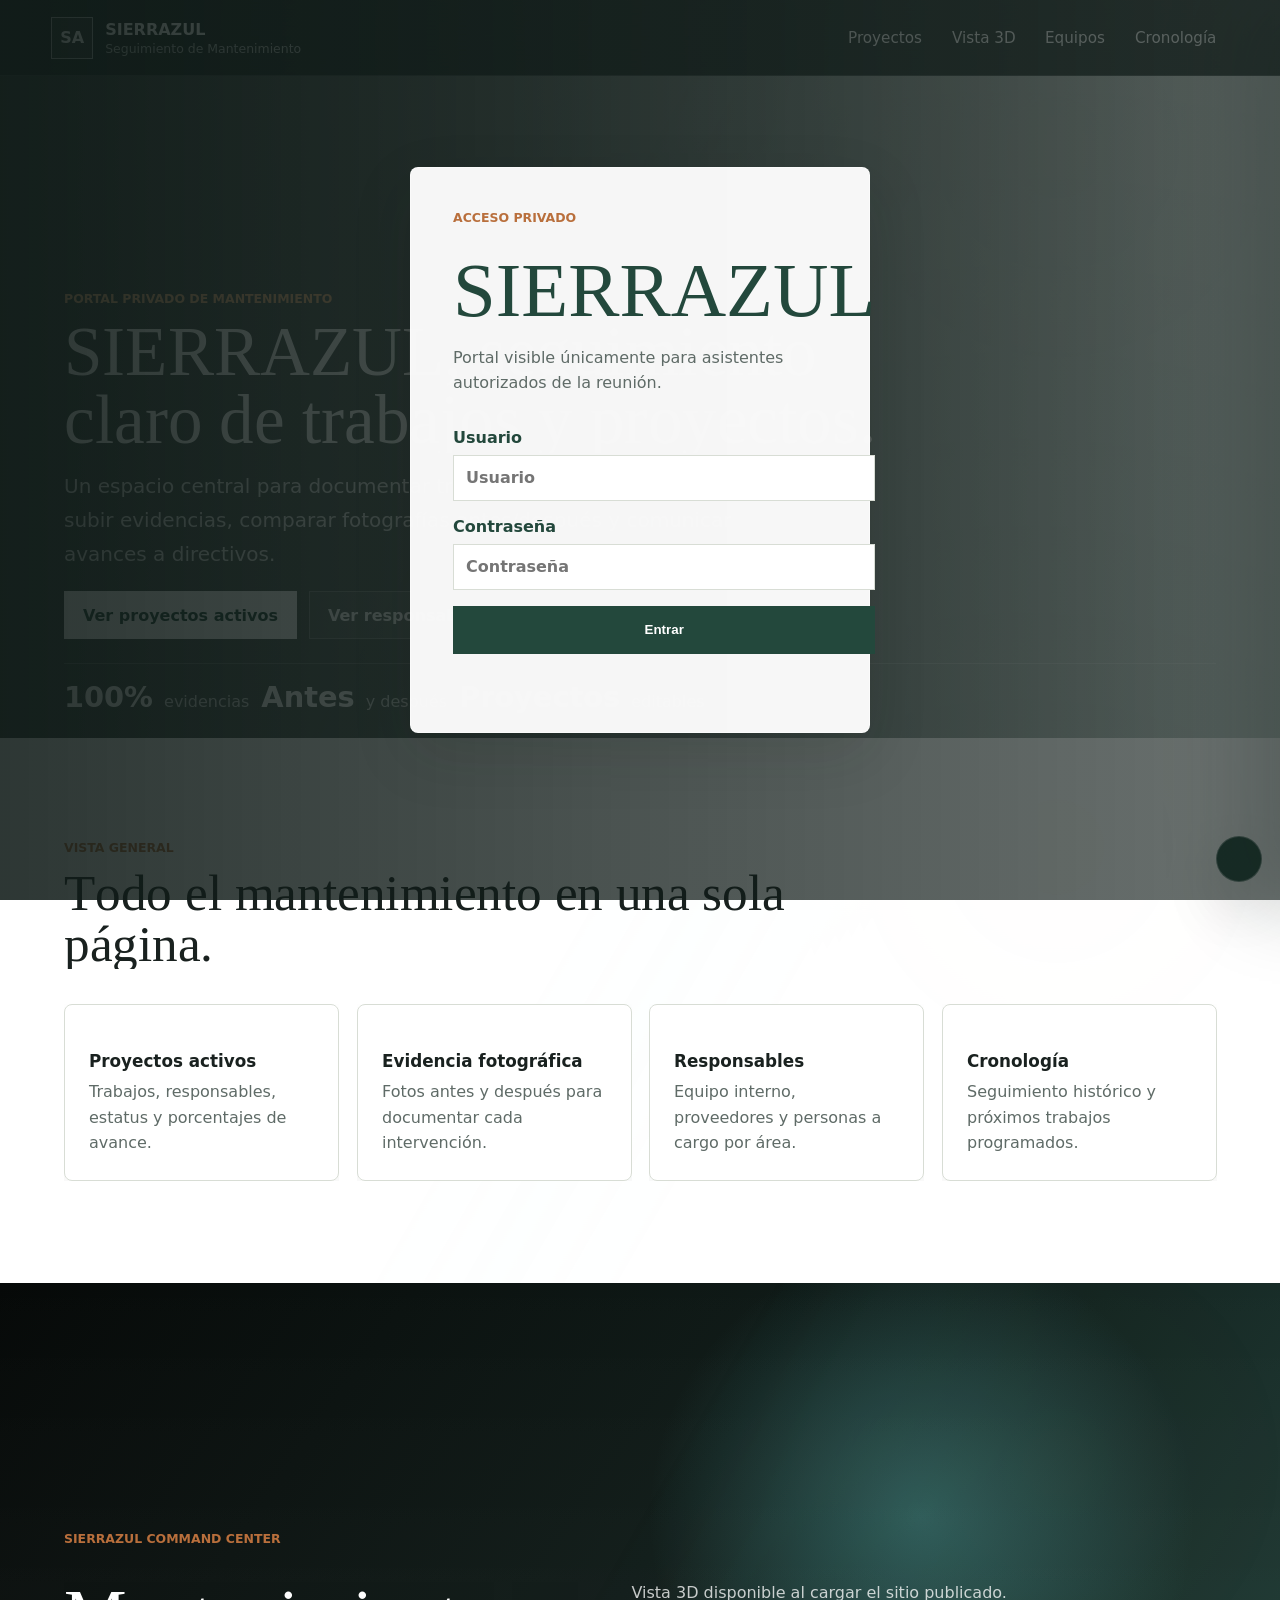
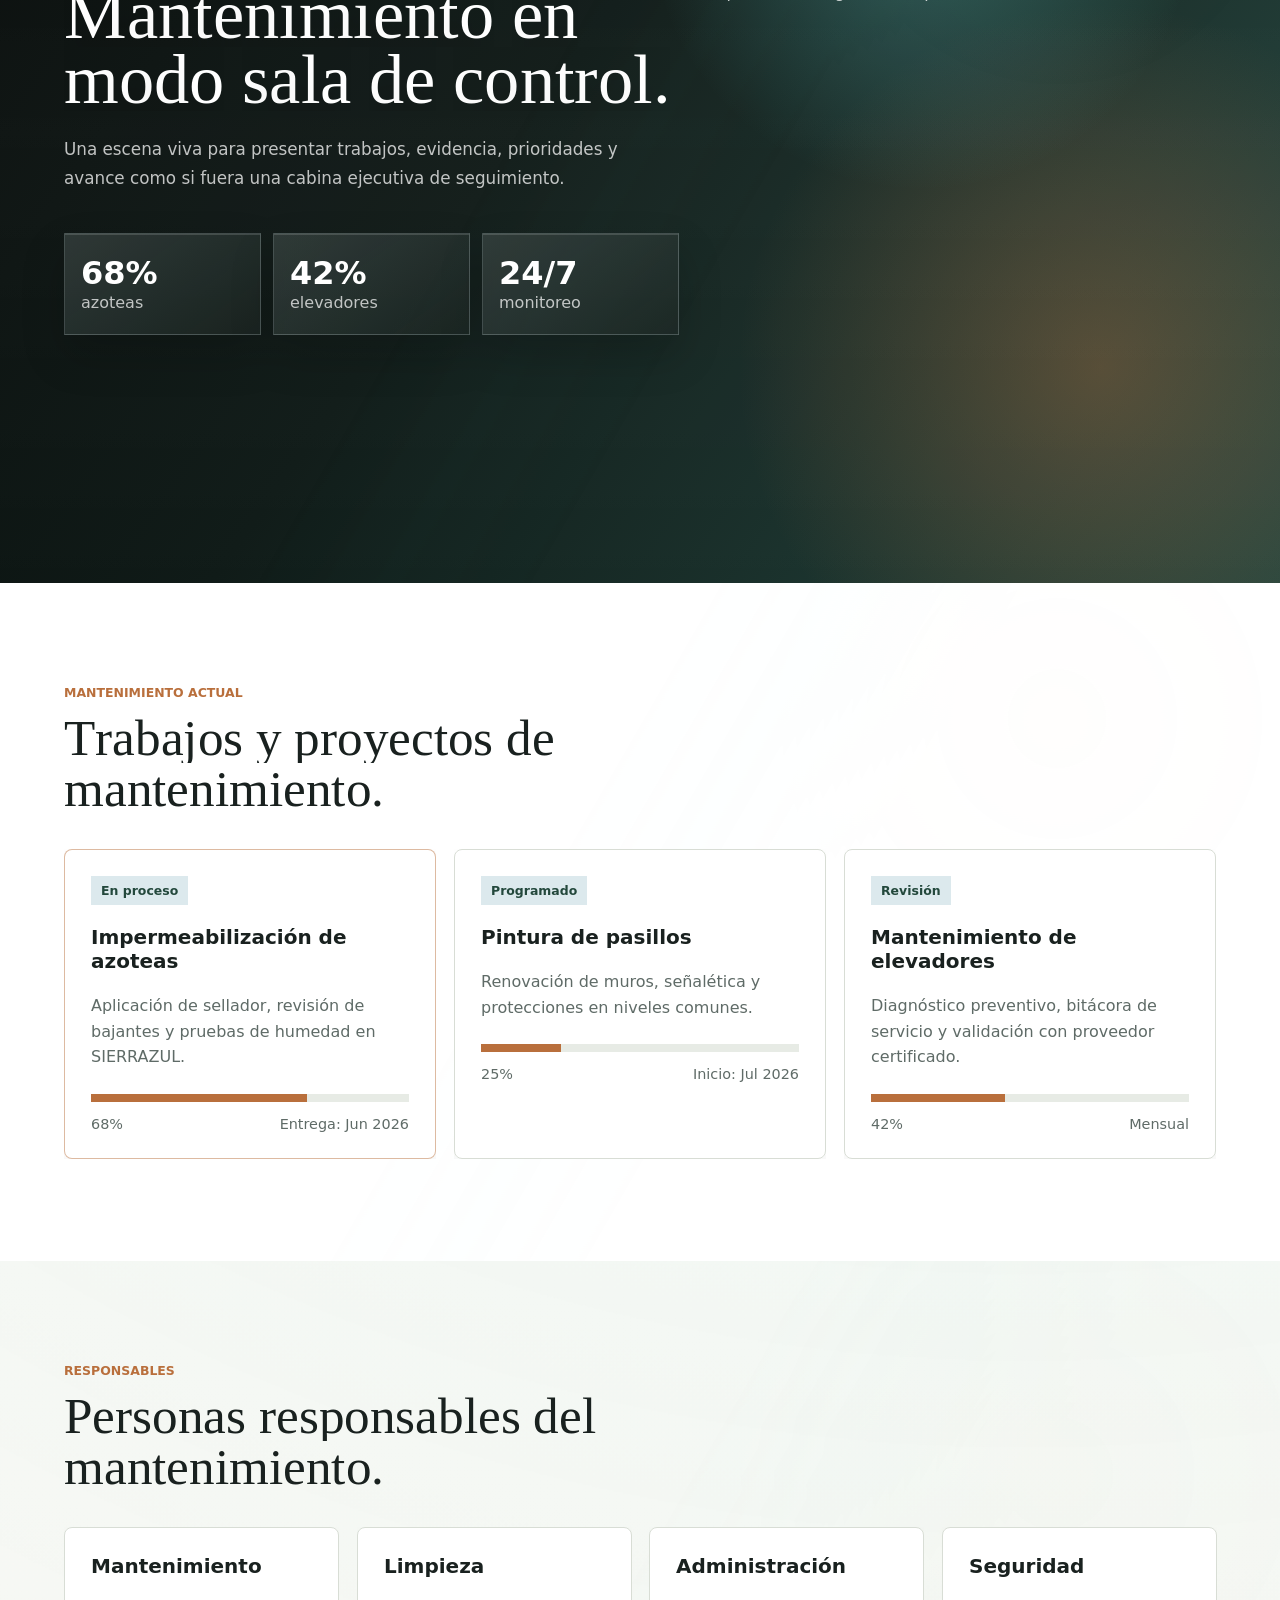
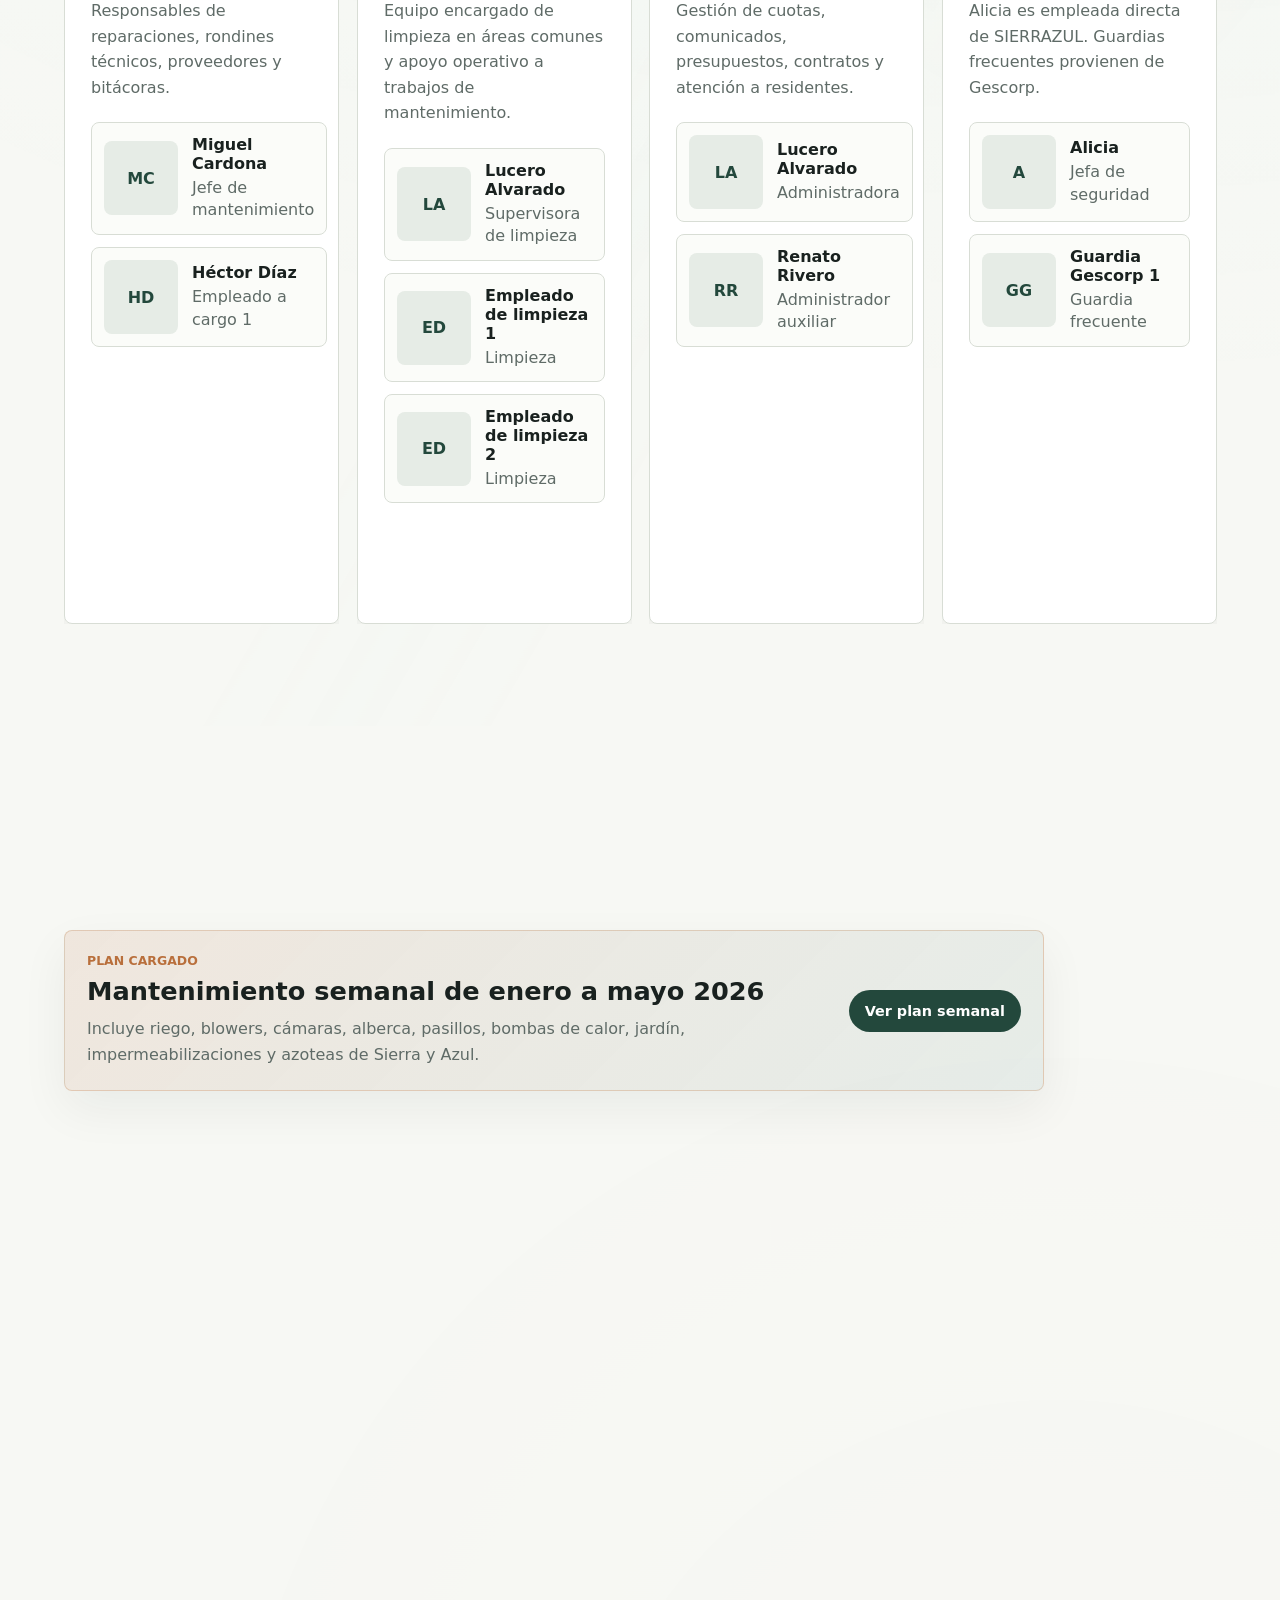
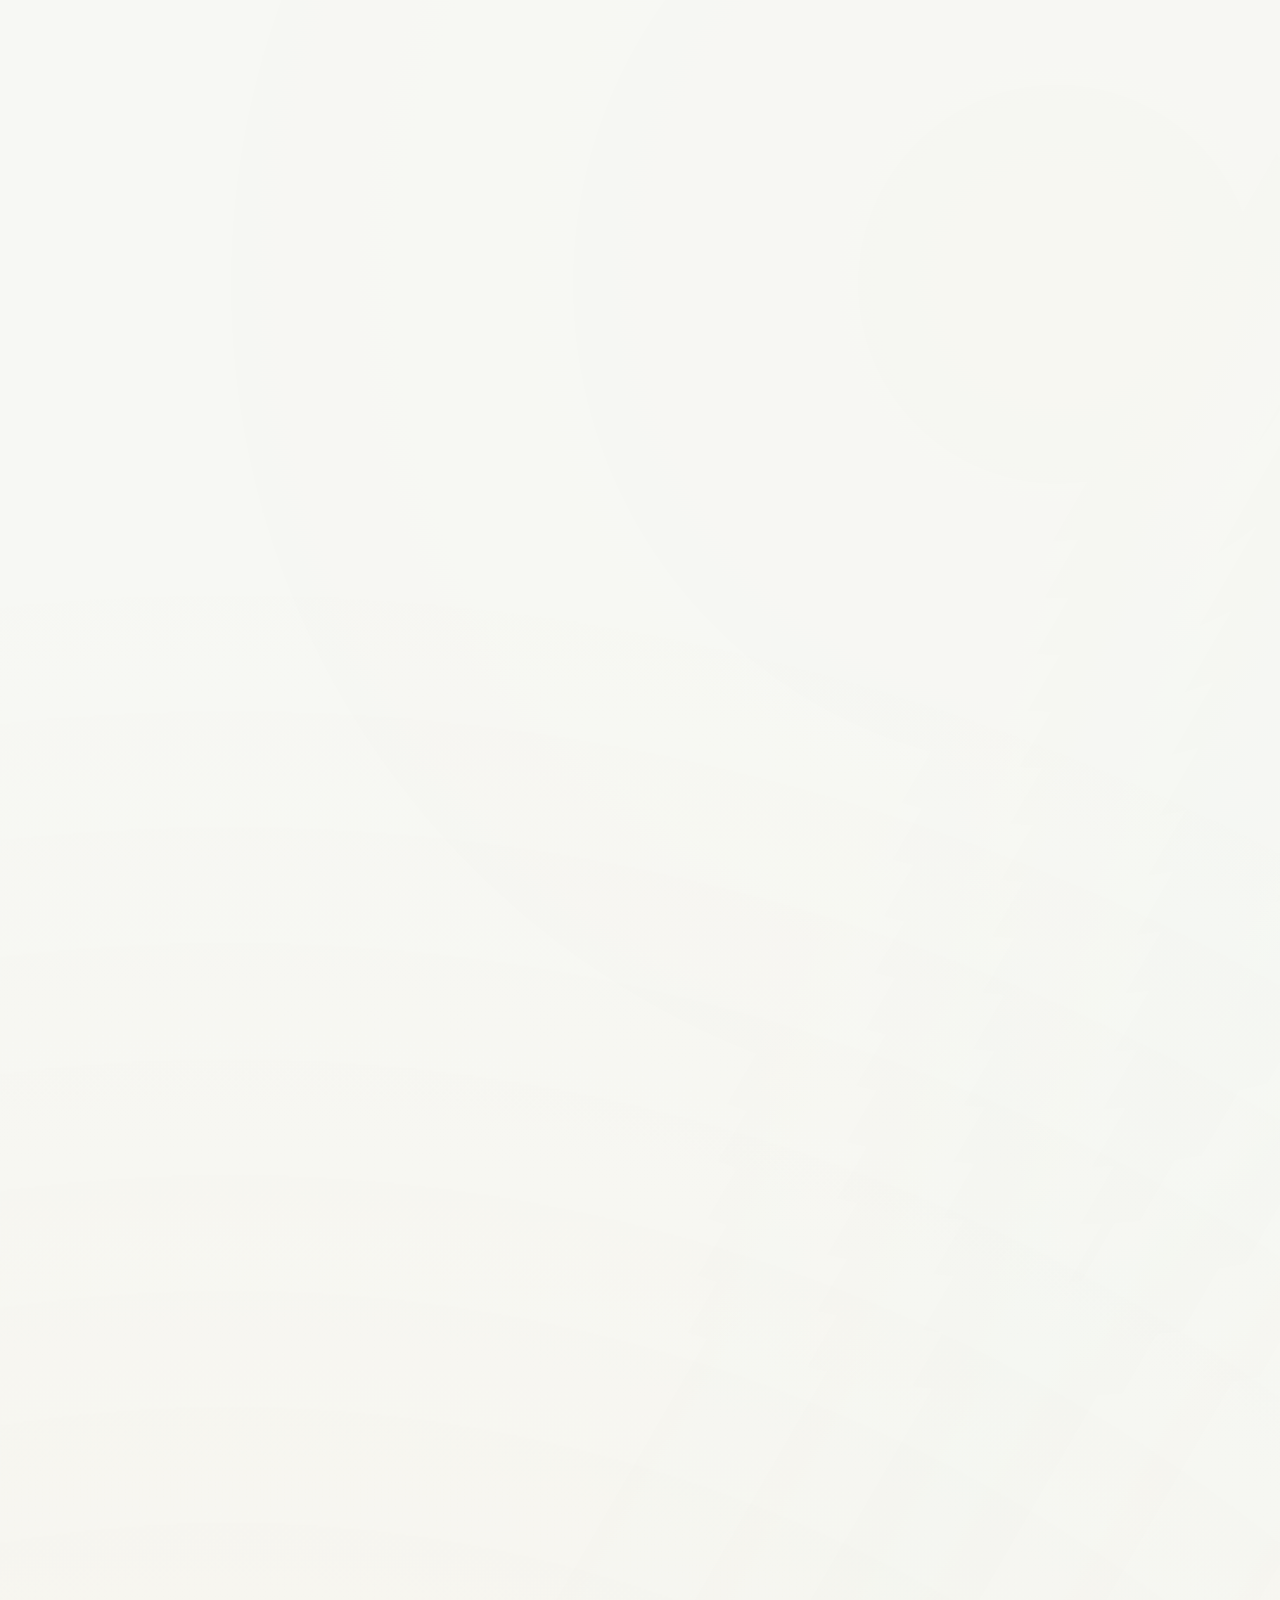
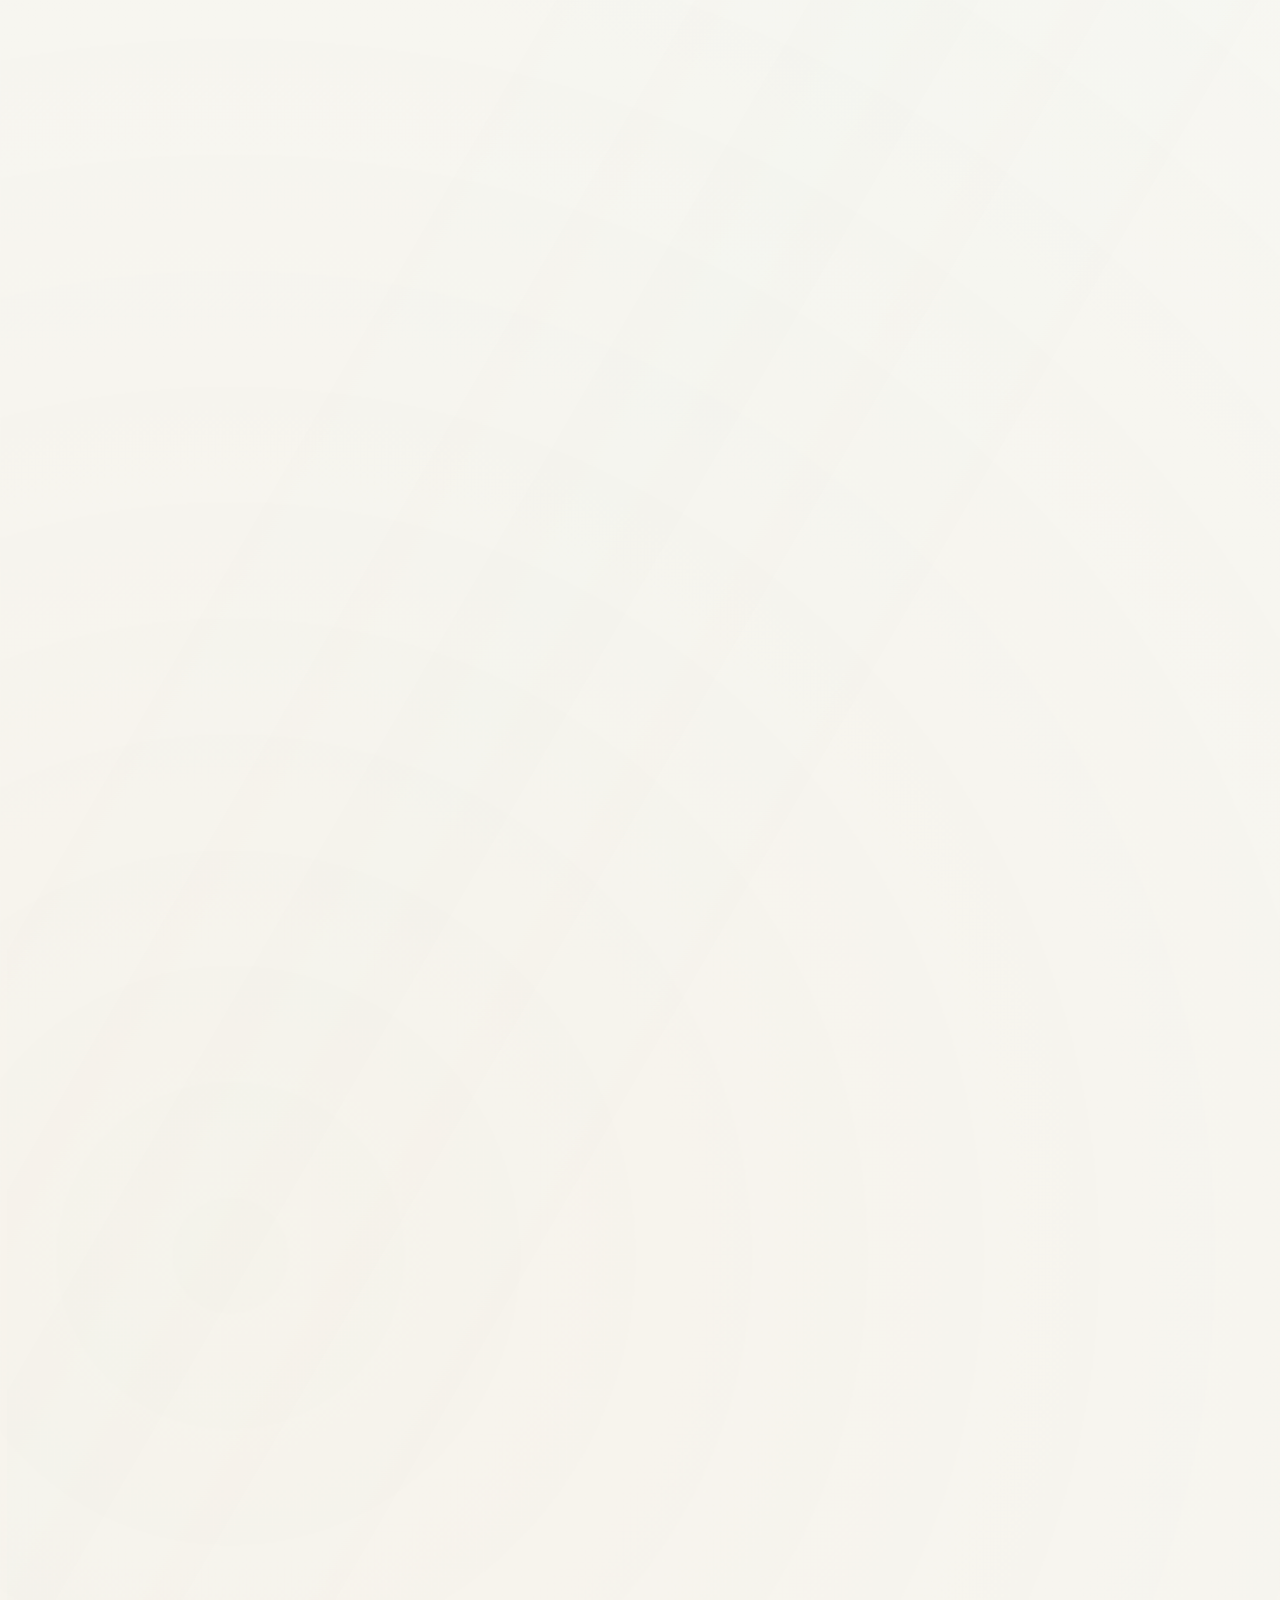
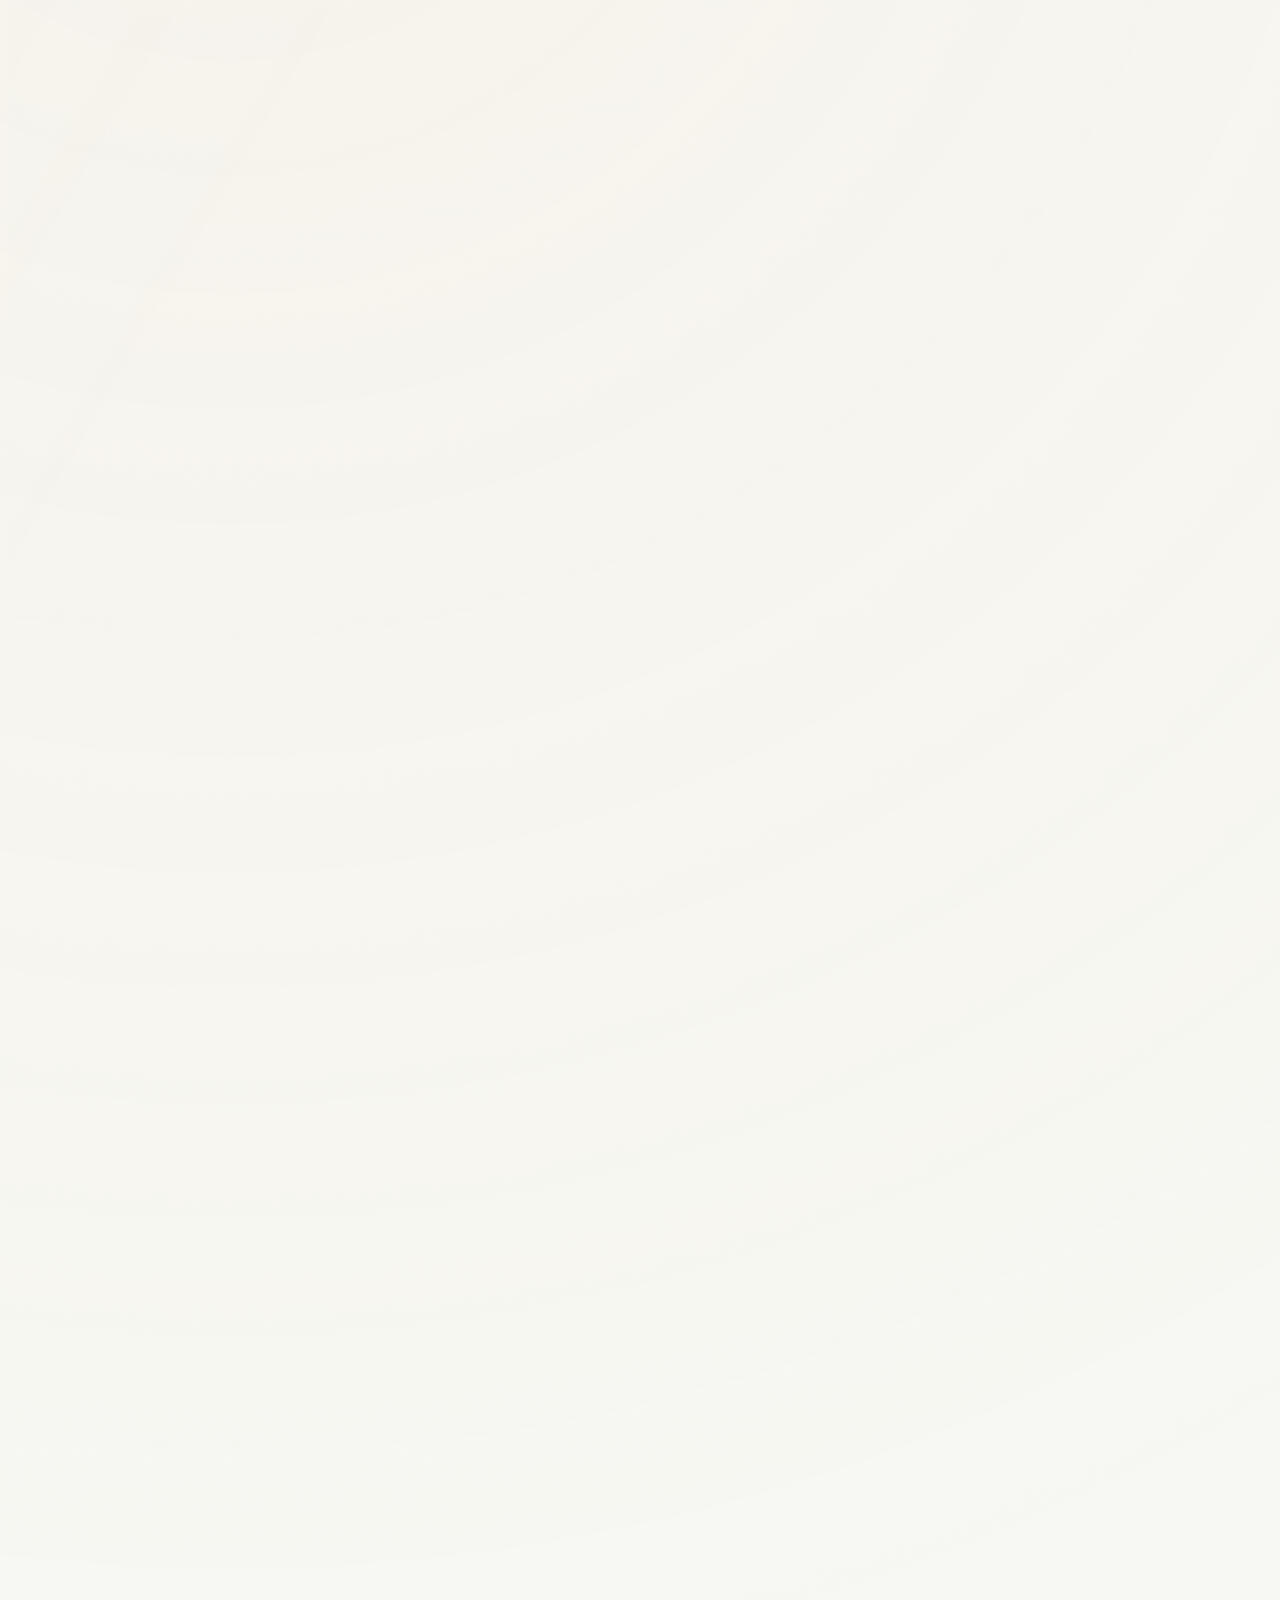
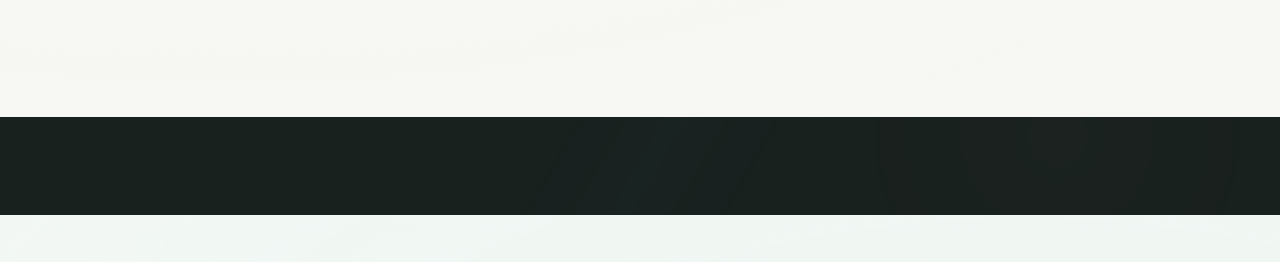
==== commit 23610b0d: "Add files via upload" ====
--- a/index.html
+++ b/index.html
@@ -7,8 +7,8 @@
   <link rel="preconnect" href="https://images.unsplash.com" />
   <link rel="preconnect" href="https://unpkg.com" />
   <link rel="preconnect" href="https://cdn.jsdelivr.net" />
-  <link rel="stylesheet" href="styles.css?v=34" />
-  <link rel="stylesheet" href="premium-motion.css?v=7" />
+  <link rel="stylesheet" href="styles.css?v=38" />
+  <link rel="stylesheet" href="premium-motion.css?v=8" />
 </head>
 <body class="site-locked">
   <section class="access-gate" aria-label="Acceso privado">
@@ -80,7 +80,7 @@
         <a href="#proyectos">Proyectos</a>
         <a href="#vista-3d">Vista 3D</a>
         <a href="#equipos">Equipos</a>
-        <a href="#plan">Cronología</a>
+        <a href="#plan-2026">Cronología</a>
       </div>
     </nav>
 
@@ -497,26 +497,163 @@
         <p class="eyebrow">Cronología</p>
         <h2>Línea cronológica de trabajos.</h2>
       </div>
+      <div class="plan-summary">
+        <div>
+          <span>Plan cargado</span>
+          <strong>Mantenimiento semanal de enero a mayo 2026</strong>
+          <p>Incluye riego, blowers, cámaras, alberca, pasillos, bombas de calor, jardín, impermeabilizaciones y azoteas de Sierra y Azul.</p>
+        </div>
+        <a href="#plan-2026">Ver plan semanal</a>
+      </div>
       <div class="timeline">
-        <article>
-          <span>Mayo 2026</span>
-          <h3>Diagnóstico general</h3>
-          <p>Levantamiento de necesidades, proveedores, prioridades urgentes y evidencias iniciales.</p>
-        </article>
-        <article>
+        <div class="timeline-year">2024</div>
+        <article data-timeline-id="timeline-2024-base" data-default-date="2024" data-default-title="Historial de mantenimiento base" data-default-description="Registro inicial de trabajos, incidencias recurrentes y necesidades detectadas para futuras intervenciones.">
+          <span>2024</span>
+          <h3>Historial de mantenimiento base</h3>
+          <p>Registro inicial de trabajos, incidencias recurrentes y necesidades detectadas para futuras intervenciones.</p>
+        </article>
+
+        <div class="timeline-year">2025</div>
+        <article data-timeline-id="timeline-2025-preventivo" data-default-date="2025" data-default-title="Seguimiento preventivo y prioridades" data-default-description="Consolidación de reportes, prioridades de mantenimiento y trabajos preventivos para preparar el plan anual.">
+          <span>2025</span>
+          <h3>Seguimiento preventivo y prioridades</h3>
+          <p>Consolidación de reportes, prioridades de mantenimiento y trabajos preventivos para preparar el plan anual.</p>
+        </article>
+
+        <div class="timeline-year" id="plan-2026">2026 · Plan semanal enero-mayo</div>
+        <article data-timeline-id="timeline-2026-enero-s1" data-default-date="Enero 2026 · Semana 1" data-default-title="Riego, blowers e instalación de cámaras" data-default-description="Reparación de zona de riego, cambio de aceite de blowers e inicio de instalación de cámaras con seguimiento de enero a mayo 2026.">
+          <span>Enero 2026 · Semana 1</span>
+          <h3>Riego, blowers e instalación de cámaras</h3>
+          <p>Reparación de zona de riego, cambio de aceite de blowers e inicio de instalación de cámaras con seguimiento de enero a mayo 2026.</p>
+        </article>
+        <article data-timeline-id="timeline-2026-enero-s2" data-default-date="Enero 2026 · Semana 2" data-default-title="Veneciano de alberca y pasillos planta baja" data-default-description="Cambio de veneciano en alberca y resane de pasillos de planta baja.">
+          <span>Enero 2026 · Semana 2</span>
+          <h3>Veneciano de alberca y pasillos planta baja</h3>
+          <p>Cambio de veneciano en alberca y resane de pasillos de planta baja.</p>
+        </article>
+        <article data-timeline-id="timeline-2026-enero-s3" data-default-date="Enero 2026 · Semana 3" data-default-title="Resane de administración a Sierra 1" data-default-description="Resane del tramo desde administración hacia Sierra 1.">
+          <span>Enero 2026 · Semana 3</span>
+          <h3>Resane de administración a Sierra 1</h3>
+          <p>Resane del tramo desde administración hacia Sierra 1.</p>
+        </article>
+        <article data-timeline-id="timeline-2026-enero-s4" data-default-date="Enero 2026 · Semana 4" data-default-title="Resane de sótano del gym a Sierra 1" data-default-description="Resane en el tramo de sótano del gym hacia Sierra 1.">
+          <span>Enero 2026 · Semana 4</span>
+          <h3>Resane de sótano del gym a Sierra 1</h3>
+          <p>Resane en el tramo de sótano del gym hacia Sierra 1.</p>
+        </article>
+
+        <article data-timeline-id="timeline-2026-febrero-s1" data-default-date="Febrero 2026 · Semana 1" data-default-title="Limpieza y pulido en zona de alberca" data-default-description="Limpieza y pulido de piso en la zona de alberca.">
+          <span>Febrero 2026 · Semana 1</span>
+          <h3>Limpieza y pulido en zona de alberca</h3>
+          <p>Limpieza y pulido de piso en la zona de alberca.</p>
+        </article>
+        <article data-timeline-id="timeline-2026-febrero-s2" data-default-date="Febrero 2026 · Semana 2" data-default-title="Continuación de pulido en alberca" data-default-description="Segunda etapa de limpieza y pulido de piso en la zona de alberca.">
+          <span>Febrero 2026 · Semana 2</span>
+          <h3>Continuación de pulido en alberca</h3>
+          <p>Segunda etapa de limpieza y pulido de piso en la zona de alberca.</p>
+        </article>
+        <article data-timeline-id="timeline-2026-febrero-s3" data-default-date="Febrero 2026 · Semana 3" data-default-title="Registro de bombas de calor" data-default-description="Resane y pintura de registro de bombas de calor.">
+          <span>Febrero 2026 · Semana 3</span>
+          <h3>Registro de bombas de calor</h3>
+          <p>Resane y pintura de registro de bombas de calor.</p>
+        </article>
+        <article data-timeline-id="timeline-2026-febrero-s4" data-default-date="Febrero 2026 · Semana 4" data-default-title="Rejillas y tapas de bombas de calor" data-default-description="Pintado de rejillas generales y tapas de bombas de calor.">
+          <span>Febrero 2026 · Semana 4</span>
+          <h3>Rejillas y tapas de bombas de calor</h3>
+          <p>Pintado de rejillas generales y tapas de bombas de calor.</p>
+        </article>
+
+        <article data-timeline-id="timeline-2026-marzo-s1" data-default-date="Marzo 2026 · Semana 1" data-default-title="Guarniciones de jardín" data-default-description="Resane y reparación de guarniciones de jardín.">
+          <span>Marzo 2026 · Semana 1</span>
+          <h3>Guarniciones de jardín</h3>
+          <p>Resane y reparación de guarniciones de jardín.</p>
+        </article>
+        <article data-timeline-id="timeline-2026-marzo-s2" data-default-date="Marzo 2026 · Semana 2" data-default-title="Pintura de guarniciones de jardín" data-default-description="Pintado de guarniciones del área de jardín.">
+          <span>Marzo 2026 · Semana 2</span>
+          <h3>Pintura de guarniciones de jardín</h3>
+          <p>Pintado de guarniciones del área de jardín.</p>
+        </article>
+        <article data-timeline-id="timeline-2026-marzo-s4" data-default-date="Marzo 2026 · Semana 4" data-default-title="Impermeabilización de estacionamiento Sierra 1" data-default-description="Impermeabilización de estacionamiento Sierra 1.">
+          <span>Marzo 2026 · Semana 4</span>
+          <h3>Impermeabilización de estacionamiento Sierra 1</h3>
+          <p>Impermeabilización de estacionamiento Sierra 1.</p>
+        </article>
+
+        <article data-timeline-id="timeline-2026-abril-s1" data-default-date="Abril 2026 · Semana 1" data-default-title="Azotea Sierra 1 y cuarto de máquinas" data-default-description="Resane de barda perimetral en azotea Sierra 1 y cuarto de máquinas de elevador Sierra 1.">
+          <span>Abril 2026 · Semana 1</span>
+          <h3>Azotea Sierra 1 y cuarto de máquinas</h3>
+          <p>Resane de barda perimetral en azotea Sierra 1 y cuarto de máquinas de elevador Sierra 1.</p>
+        </article>
+        <article data-timeline-id="timeline-2026-abril-s2" data-default-date="Abril 2026 · Semana 2" data-default-title="Impermeabilización y pintura Sierra 1" data-default-description="Impermeabilización y pintura de barda perimetral en azotea Sierra 1, más impermeabilización de cuarto de máquinas de elevador Sierra 1.">
+          <span>Abril 2026 · Semana 2</span>
+          <h3>Impermeabilización y pintura Sierra 1</h3>
+          <p>Impermeabilización y pintura de barda perimetral en azotea Sierra 1, más impermeabilización de cuarto de máquinas de elevador Sierra 1.</p>
+        </article>
+        <article data-timeline-id="timeline-2026-abril-s3" data-default-date="Abril 2026 · Semana 3" data-default-title="Azotea Sierra 2 y cuarto de máquinas" data-default-description="Resane de barda perimetral en azotea Sierra 2 y cuarto de máquinas de elevador Sierra 2.">
+          <span>Abril 2026 · Semana 3</span>
+          <h3>Azotea Sierra 2 y cuarto de máquinas</h3>
+          <p>Resane de barda perimetral en azotea Sierra 2 y cuarto de máquinas de elevador Sierra 2.</p>
+        </article>
+        <article data-timeline-id="timeline-2026-abril-s4" data-default-date="Abril 2026 · Semana 4" data-default-title="Impermeabilización y pintura Sierra 2" data-default-description="Impermeabilización y pintura de barda perimetral en azotea Sierra 2 y cuarto de máquinas de elevador Sierra 2.">
+          <span>Abril 2026 · Semana 4</span>
+          <h3>Impermeabilización y pintura Sierra 2</h3>
+          <p>Impermeabilización y pintura de barda perimetral en azotea Sierra 2 y cuarto de máquinas de elevador Sierra 2.</p>
+        </article>
+
+        <article data-timeline-id="timeline-2026-mayo-s1" data-default-date="Mayo 2026 · Semana 1" data-default-title="Azotea Azul 1 y cuarto de máquinas" data-default-description="Resane de barda perimetral en azotea Azul 1 y cuarto de máquinas de elevador.">
+          <span>Mayo 2026 · Semana 1</span>
+          <h3>Azotea Azul 1 y cuarto de máquinas</h3>
+          <p>Resane de barda perimetral en azotea Azul 1 y cuarto de máquinas de elevador.</p>
+        </article>
+        <article data-timeline-id="timeline-2026-mayo-s2" data-default-date="Mayo 2026 · Semana 2" data-default-title="Impermeabilización Azul 1" data-default-description="Impermeabilización de Azul 1 y cuarto de máquinas.">
+          <span>Mayo 2026 · Semana 2</span>
+          <h3>Impermeabilización Azul 1</h3>
+          <p>Impermeabilización de Azul 1 y cuarto de máquinas.</p>
+        </article>
+        <article data-timeline-id="timeline-2026-mayo-s3" data-default-date="Mayo 2026 · Semana 3" data-default-title="Techo y azotea Azul 2" data-default-description="Reparación de techo Azul 2, impermeabilización y pintura de azotea y cuarto de máquinas.">
+          <span>Mayo 2026 · Semana 3</span>
+          <h3>Techo y azotea Azul 2</h3>
+          <p>Reparación de techo Azul 2, impermeabilización y pintura de azotea y cuarto de máquinas.</p>
+        </article>
+        <article data-timeline-id="timeline-2026-mayo-s4" data-default-date="Mayo 2026 · Semana 4" data-default-title="Reparación de jardín y reubicación de plantas" data-default-description="Reparación de jardín, reubicación de cactus enfermos y traslado de plantas de poca agua a una zona segura.">
+          <span>Mayo 2026 · Semana 4</span>
+          <h3>Reparación de jardín y reubicación de plantas</h3>
+          <p>Reparación de jardín, reubicación de cactus enfermos y traslado de plantas de poca agua a una zona segura.</p>
+        </article>
+        <article data-timeline-id="timeline-2026-junio" data-default-date="Junio 2026" data-default-title="Azoteas e impermeabilización" data-default-description="Corrección de filtraciones, pruebas de humedad y evidencia fotográfica antes/después.">
           <span>Junio 2026</span>
           <h3>Azoteas e impermeabilización</h3>
           <p>Corrección de filtraciones, pruebas de humedad y evidencia fotográfica antes/después.</p>
         </article>
-        <article>
+        <article data-timeline-id="timeline-2026-julio" data-default-date="Julio 2026" data-default-title="Pasillos, pintura y señalética" data-default-description="Renovación visual de áreas comunes, rutas de evacuación y señalización por nivel.">
           <span>Julio 2026</span>
           <h3>Pasillos, pintura y señalética</h3>
           <p>Renovación visual de áreas comunes, rutas de evacuación y señalización por nivel.</p>
         </article>
-        <article>
+        <article data-timeline-id="timeline-2026-agosto" data-default-date="Agosto 2026" data-default-title="Elevadores y accesos" data-default-description="Bitácora de proveedor, revisión preventiva y mejora de protocolos de acceso.">
           <span>Agosto 2026</span>
           <h3>Elevadores y accesos</h3>
           <p>Bitácora de proveedor, revisión preventiva y mejora de protocolos de acceso.</p>
+        </article>
+        <article data-timeline-id="timeline-2026-septiembre" data-default-date="Septiembre 2026" data-default-title="Bombas, cuarto de máquinas y servicios" data-default-description="Seguimiento técnico a sistemas principales, funcionamiento diario y mantenimiento preventivo.">
+          <span>Septiembre 2026</span>
+          <h3>Bombas, cuarto de máquinas y servicios</h3>
+          <p>Seguimiento técnico a sistemas principales, funcionamiento diario y mantenimiento preventivo.</p>
+        </article>
+        <article data-timeline-id="timeline-2026-octubre" data-default-date="Octubre 2026" data-default-title="Jardinería, acabados y áreas comunes" data-default-description="Atención a imagen general, acabados, limpieza profunda y conservación de espacios comunes.">
+          <span>Octubre 2026</span>
+          <h3>Jardinería, acabados y áreas comunes</h3>
+          <p>Atención a imagen general, acabados, limpieza profunda y conservación de espacios comunes.</p>
+        </article>
+        <article data-timeline-id="timeline-2026-noviembre" data-default-date="Noviembre 2026" data-default-title="Cierre de evidencias y garantías" data-default-description="Revisión documental de trabajos ejecutados, fotografías finales y seguimiento de garantías.">
+          <span>Noviembre 2026</span>
+          <h3>Cierre de evidencias y garantías</h3>
+          <p>Revisión documental de trabajos ejecutados, fotografías finales y seguimiento de garantías.</p>
+        </article>
+        <article data-timeline-id="timeline-2026-diciembre" data-default-date="Diciembre 2026" data-default-title="Cierre anual y plan 2027" data-default-description="Resumen ejecutivo del año, pendientes abiertos y propuesta inicial del siguiente ciclo de mantenimiento.">
+          <span>Diciembre 2026</span>
+          <h3>Cierre anual y plan 2027</h3>
+          <p>Resumen ejecutivo del año, pendientes abiertos y propuesta inicial del siguiente ciclo de mantenimiento.</p>
         </article>
       </div>
     </section>
@@ -535,7 +672,7 @@
   <script src="https://unpkg.com/three@0.160.0/build/three.min.js"></script>
   <script src="config.js"></script>
   <script src="cloud-sync.js?v=15"></script>
-  <script src="script.js?v=34"></script>
-  <script src="premium-motion.js?v=7"></script>
+  <script src="script.js?v=37"></script>
+  <script src="premium-motion.js?v=8"></script>
 </body>
 </html>
--- a/styles.css
+++ b/styles.css
@@ -28,9 +28,9 @@
   color: var(--ink);
   background: var(--paper);
   font-family: Inter, ui-sans-serif, system-ui, -apple-system, BlinkMacSystemFont, "Segoe UI", sans-serif;
-  -webkit-touch-callout: none;
-  -webkit-user-select: none;
-  user-select: none;
+  -webkit-touch-callout: default;
+  -webkit-user-select: auto;
+  user-select: auto;
 }
 
 body.panel-open {
@@ -662,7 +662,7 @@
   width: 100%;
   height: 100%;
   display: block;
-  touch-action: none;
+  touch-action: pan-y pinch-zoom;
 }
 
 .scene-hud {
@@ -1422,6 +1422,53 @@
   position: relative;
 }
 
+.plan-summary {
+  display: flex;
+  justify-content: space-between;
+  align-items: center;
+  gap: 22px;
+  max-width: 980px;
+  margin: -10px 0 28px;
+  padding: 22px;
+  border: 1px solid rgba(185, 111, 60, 0.26);
+  border-radius: 8px;
+  background: linear-gradient(135deg, rgba(185, 111, 60, 0.12), rgba(43, 111, 103, 0.08));
+  box-shadow: 0 18px 48px rgba(24, 33, 31, 0.06);
+}
+
+.plan-summary span {
+  display: block;
+  margin-bottom: 8px;
+  color: var(--copper);
+  font-size: 0.78rem;
+  font-weight: 900;
+  text-transform: uppercase;
+  letter-spacing: 0;
+}
+
+.plan-summary strong {
+  display: block;
+  color: var(--ink);
+  font-size: clamp(1.2rem, 2vw, 1.7rem);
+}
+
+.plan-summary p {
+  max-width: 680px;
+  margin: 10px 0 0;
+  color: var(--muted);
+  line-height: 1.6;
+}
+
+.plan-summary a {
+  flex: 0 0 auto;
+  padding: 13px 16px;
+  border-radius: 999px;
+  background: var(--green);
+  color: #fff;
+  font-size: 0.9rem;
+  font-weight: 900;
+}
+
 .timeline::before {
   content: "";
   position: absolute;
@@ -1430,6 +1477,20 @@
   bottom: 8px;
   width: 2px;
   background: var(--line);
+}
+
+.timeline-year {
+  width: fit-content;
+  margin: 12px 0 10px 54px;
+  padding: 8px 12px;
+  border: 1px solid rgba(185, 111, 60, 0.34);
+  border-radius: 999px;
+  background: rgba(185, 111, 60, 0.08);
+  color: var(--copper);
+  font-size: 0.82rem;
+  font-weight: 900;
+  letter-spacing: 0;
+  scroll-margin-top: 120px;
 }
 
 .timeline article {
@@ -1545,6 +1606,15 @@
 
   .maintenance-3d-scene {
     min-height: 520px;
+  }
+
+  .plan-summary {
+    align-items: stretch;
+    flex-direction: column;
+  }
+
+  .plan-summary a {
+    text-align: center;
   }
 }
 
